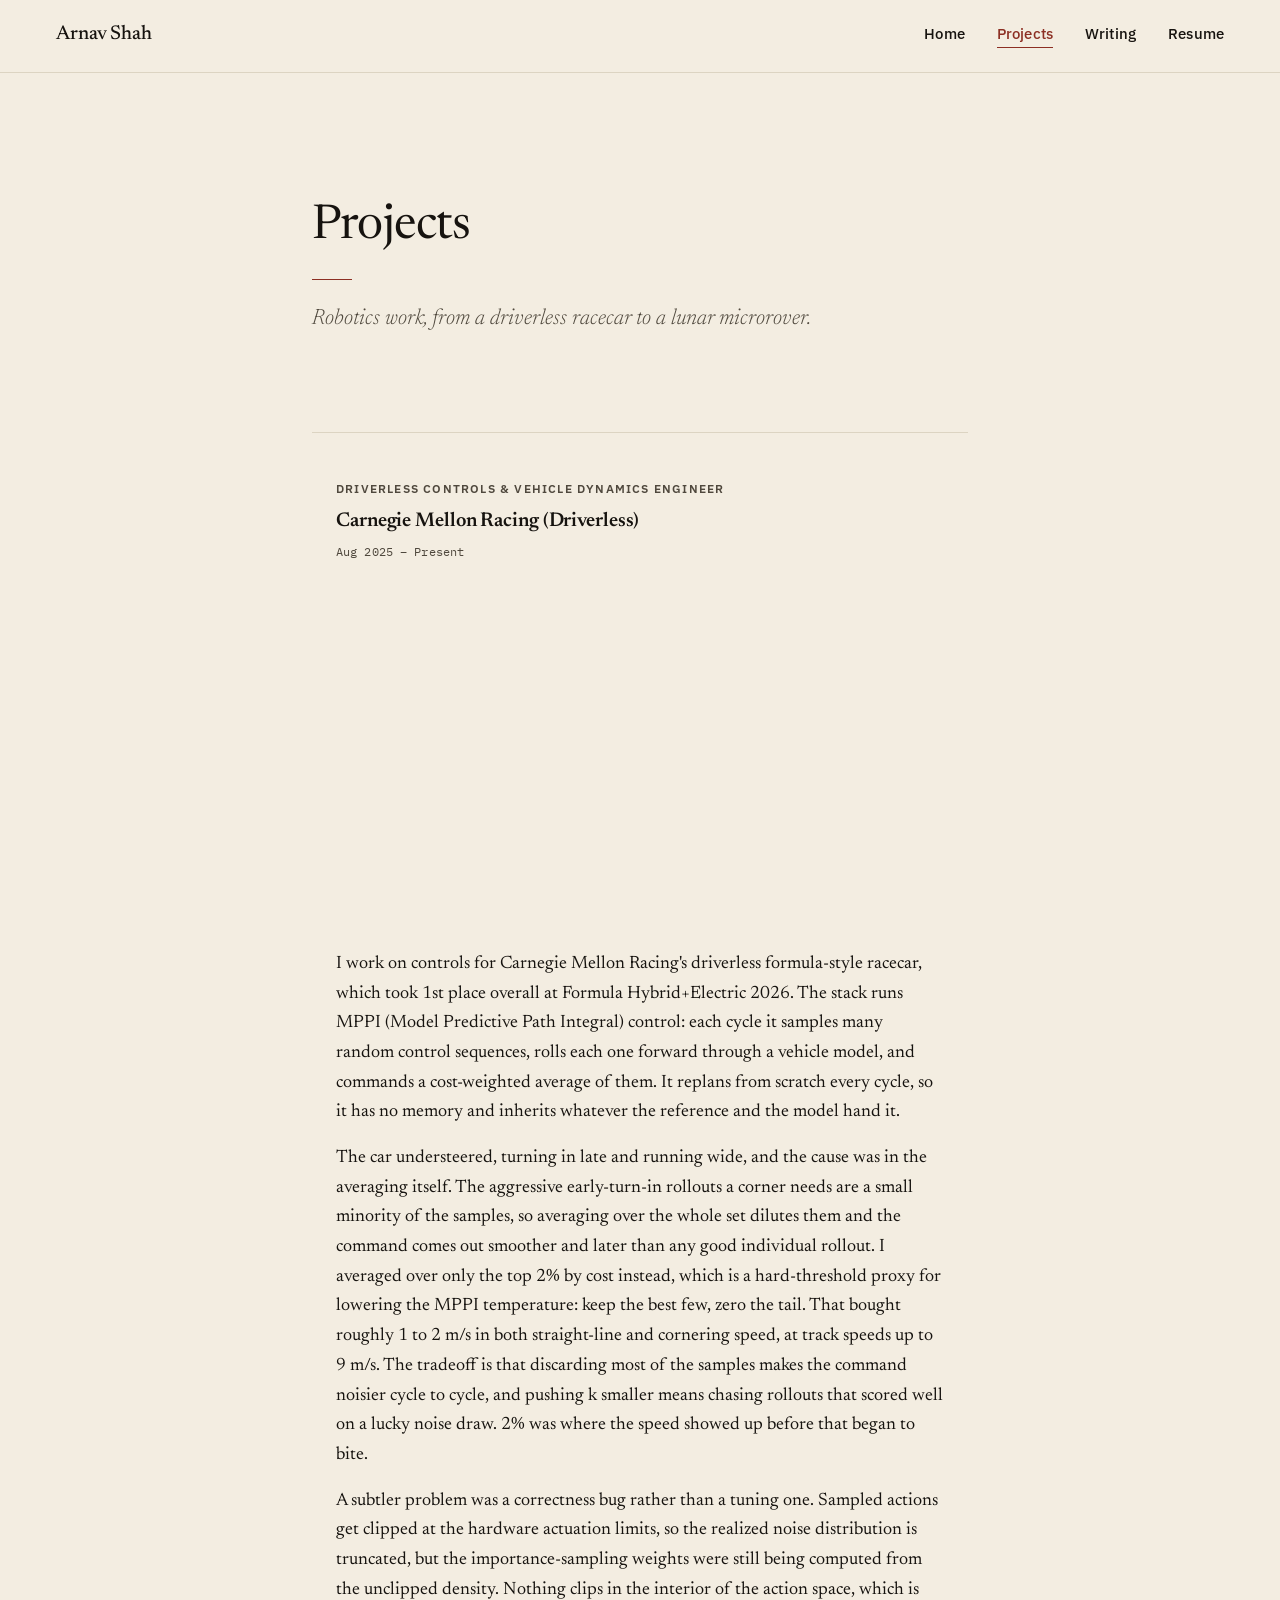
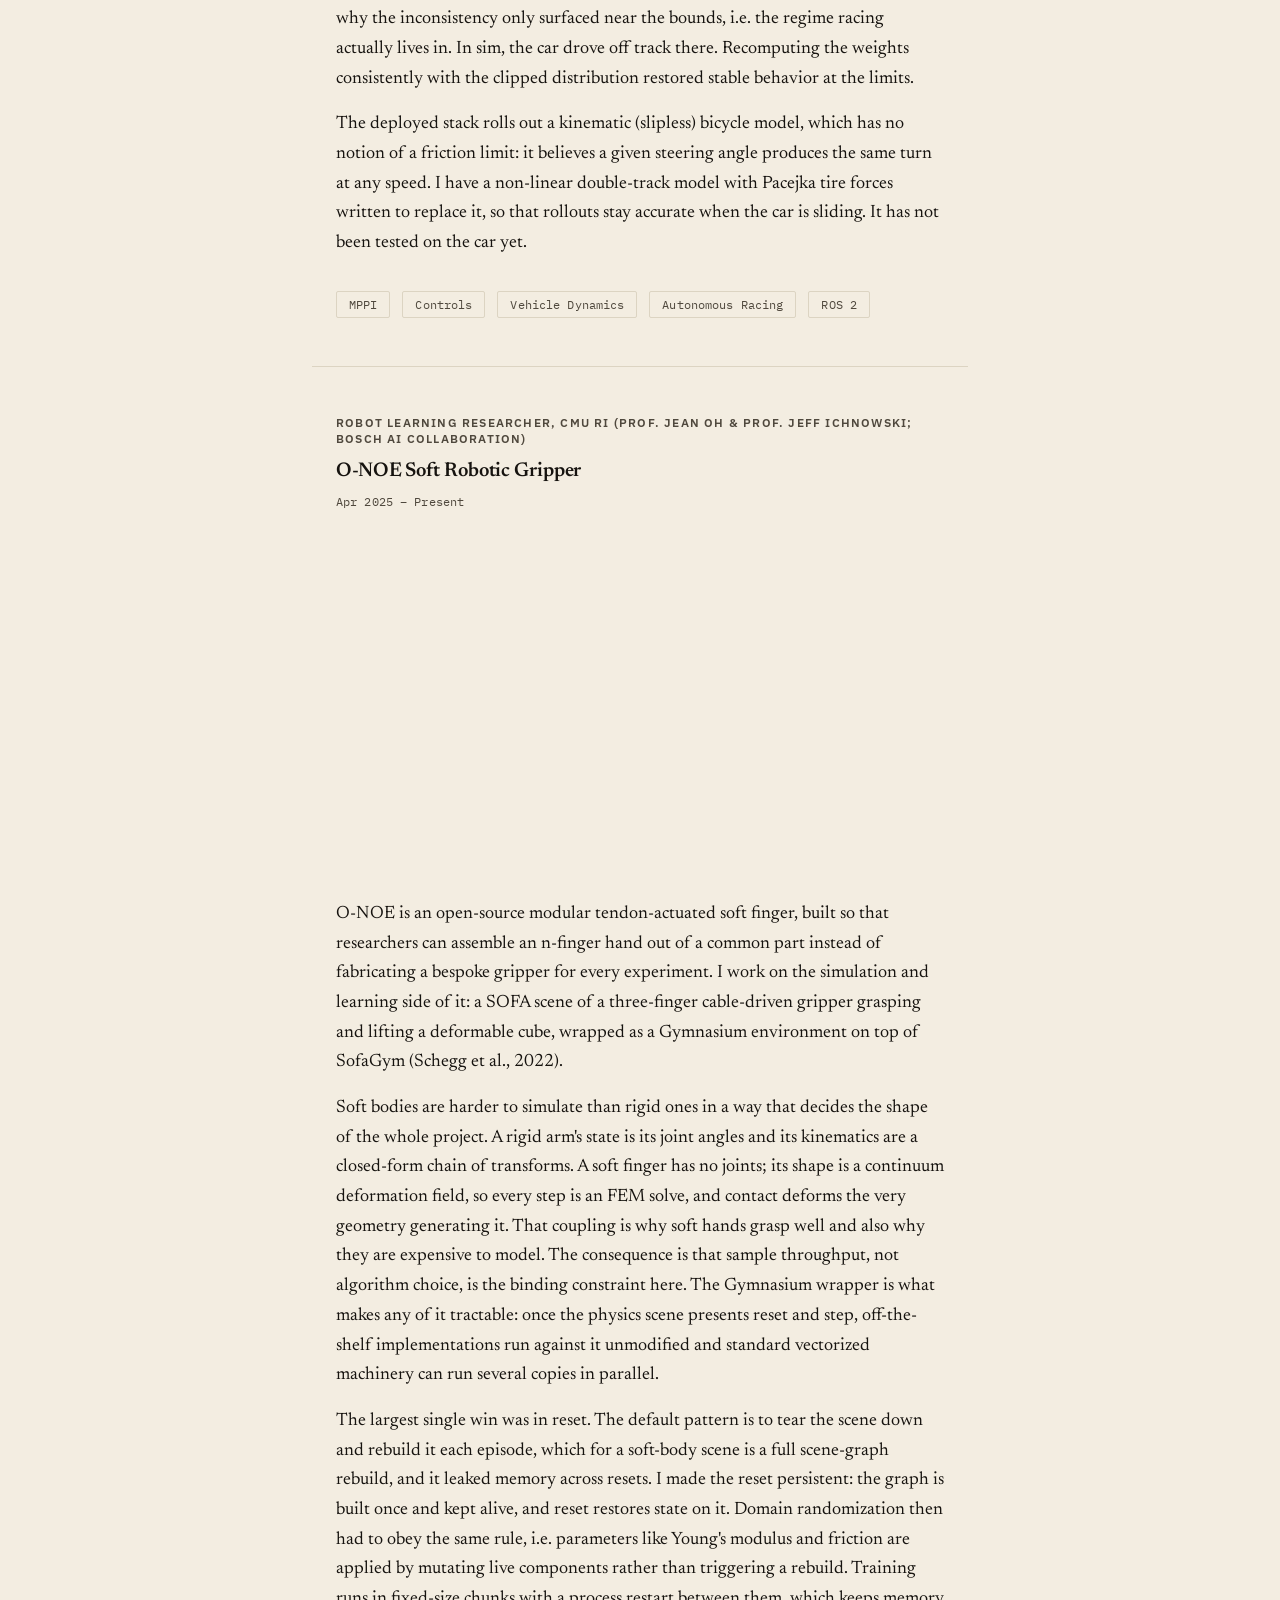
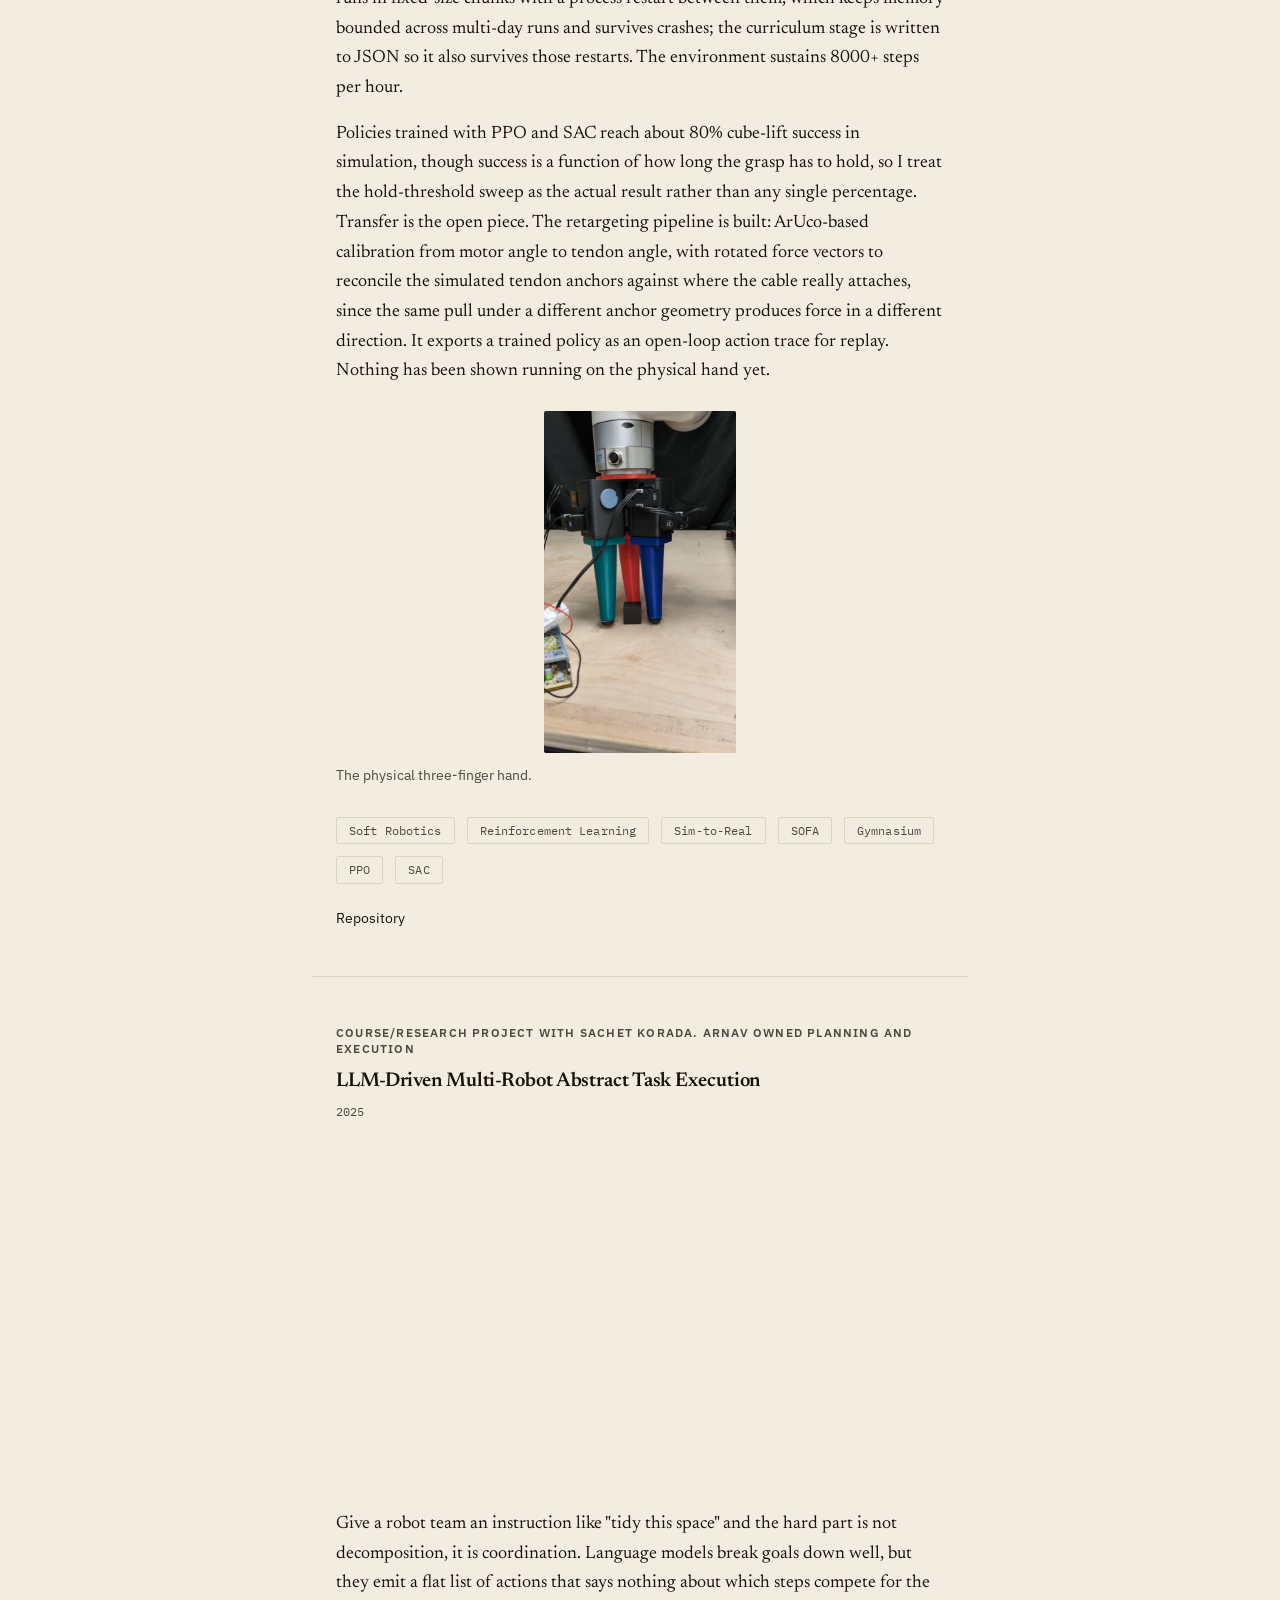
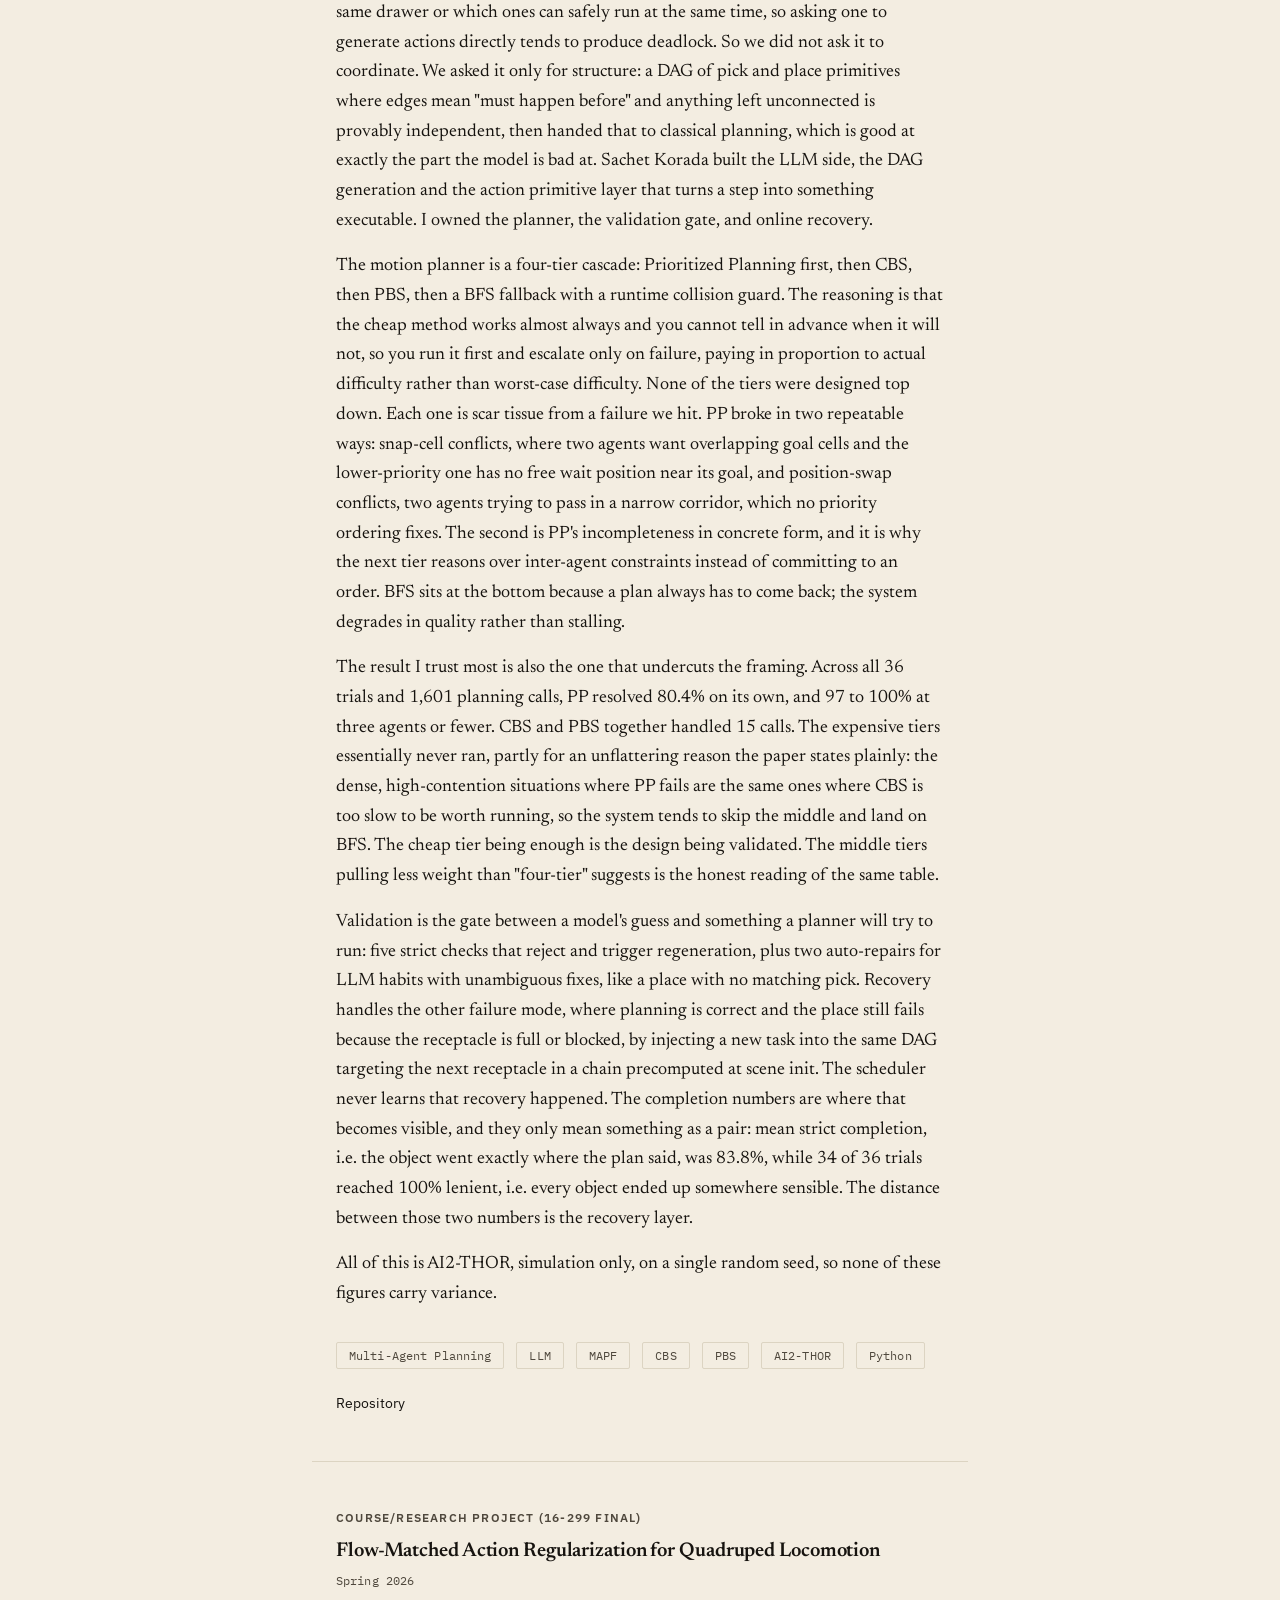
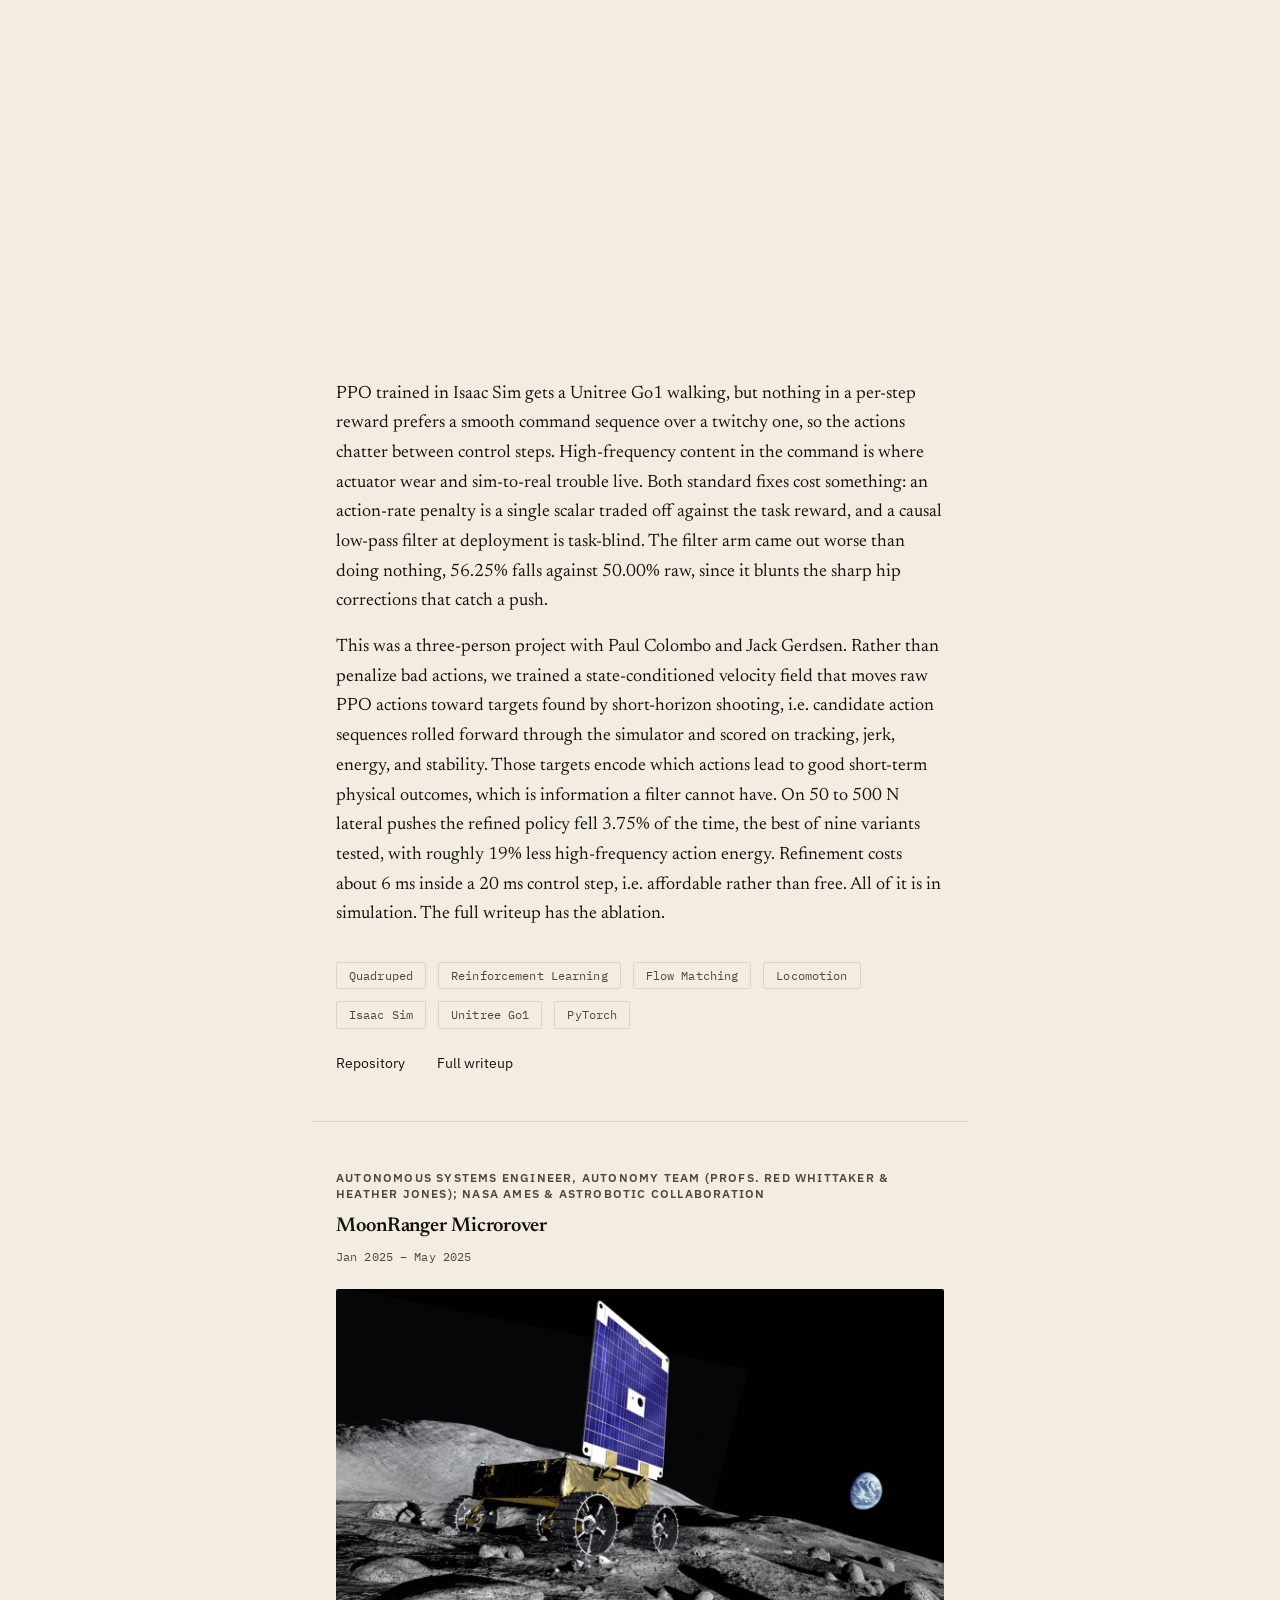
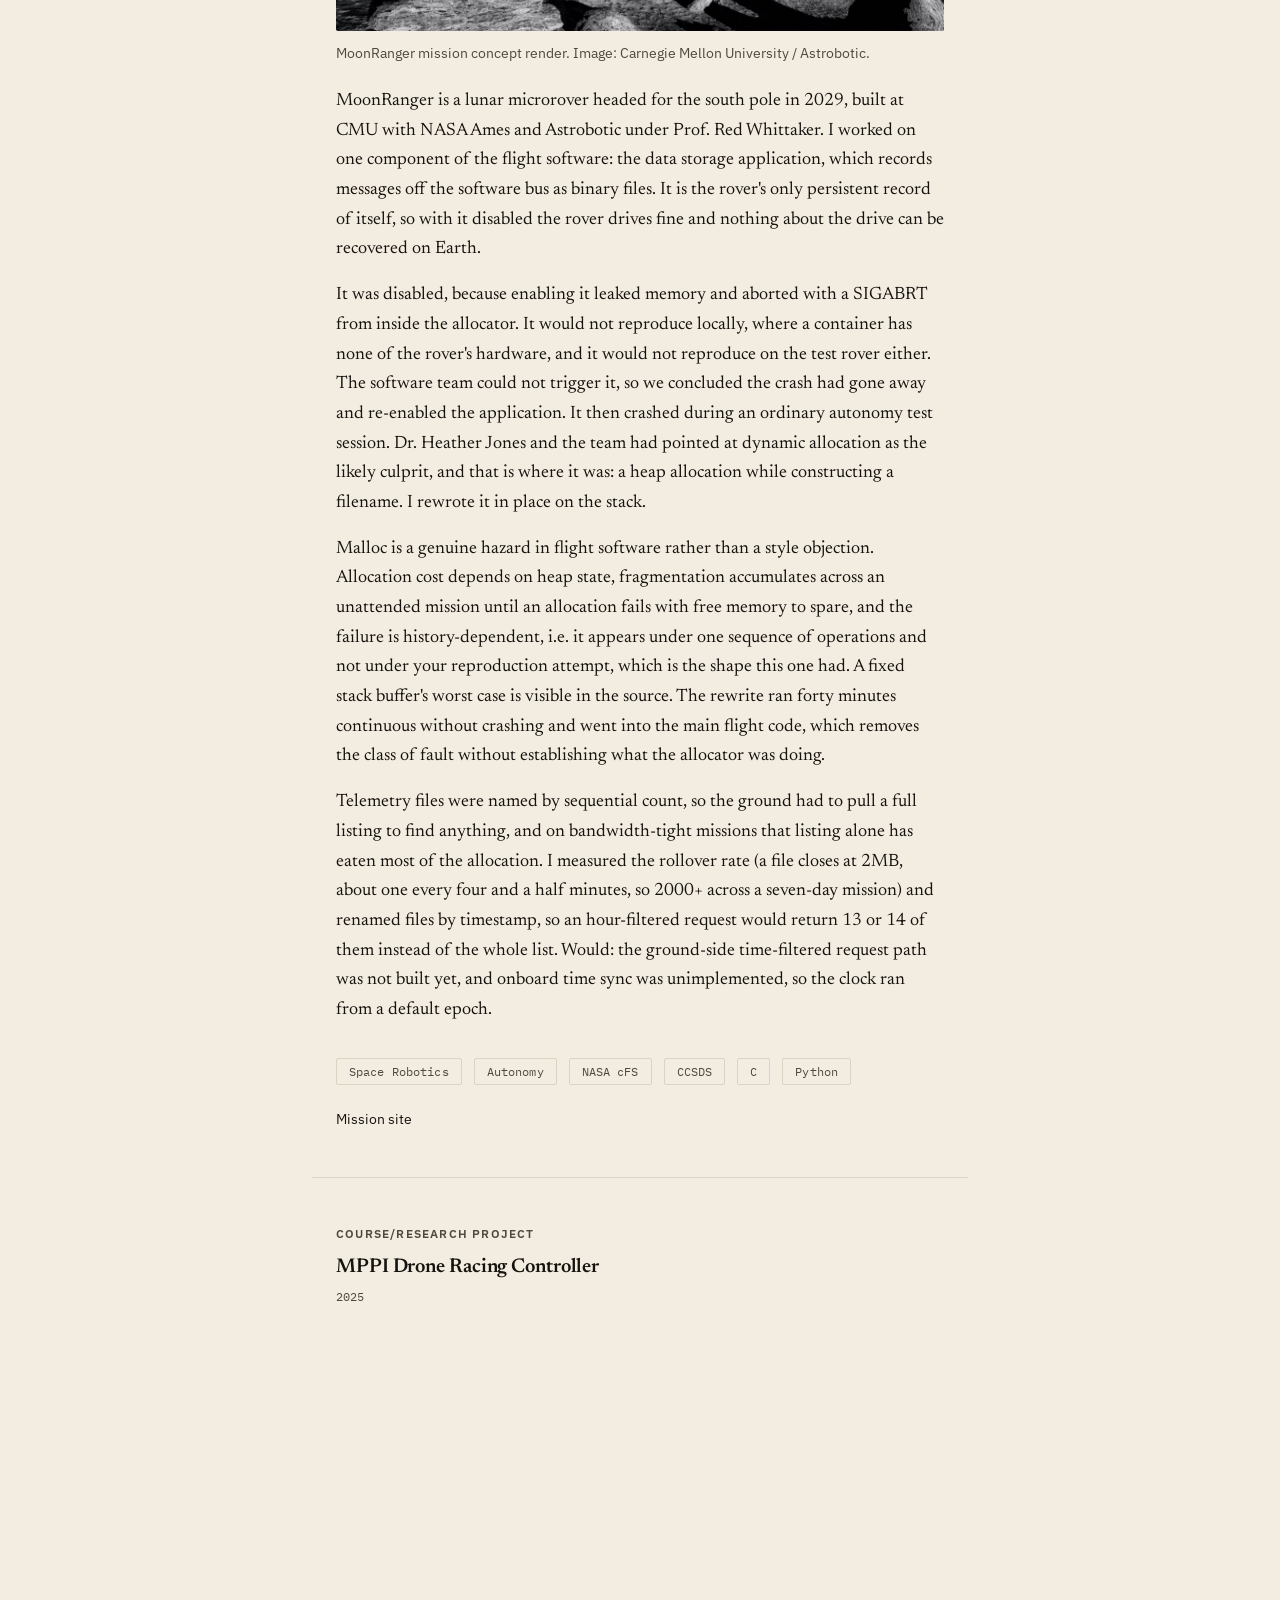
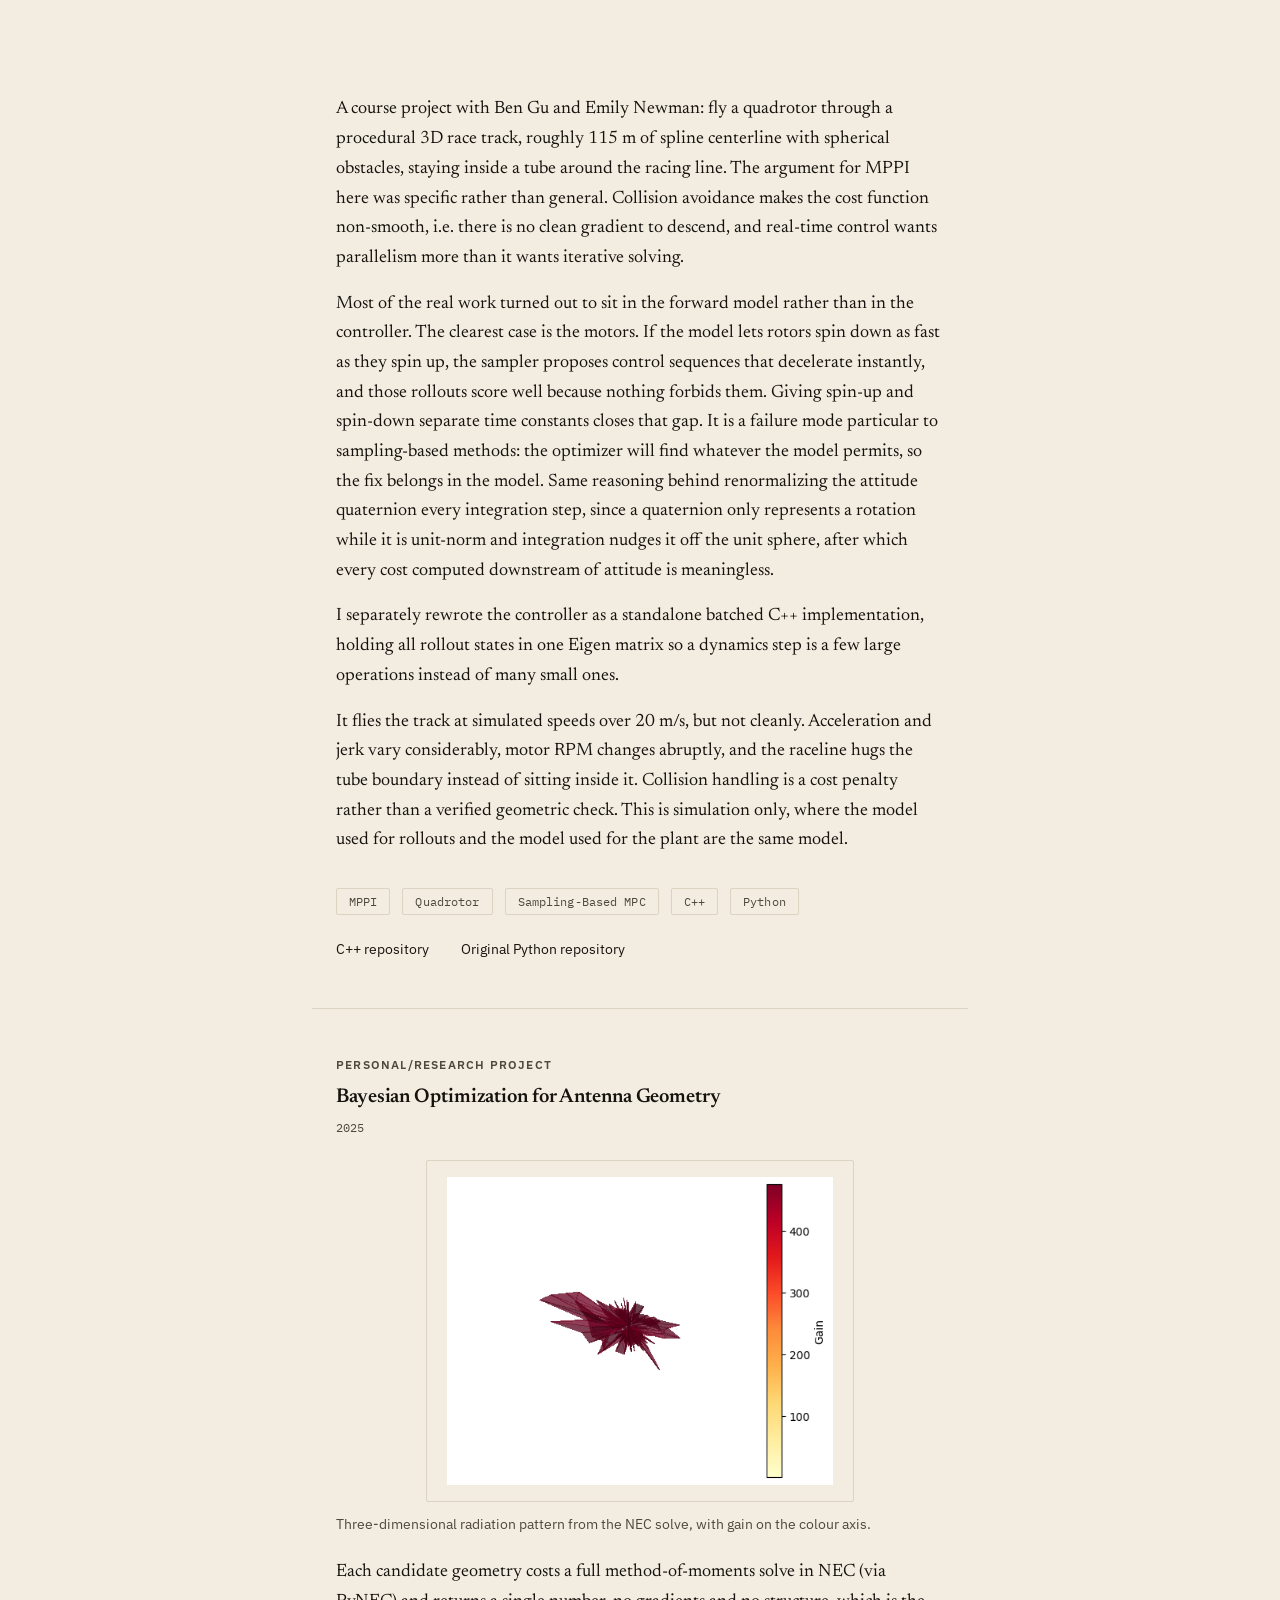
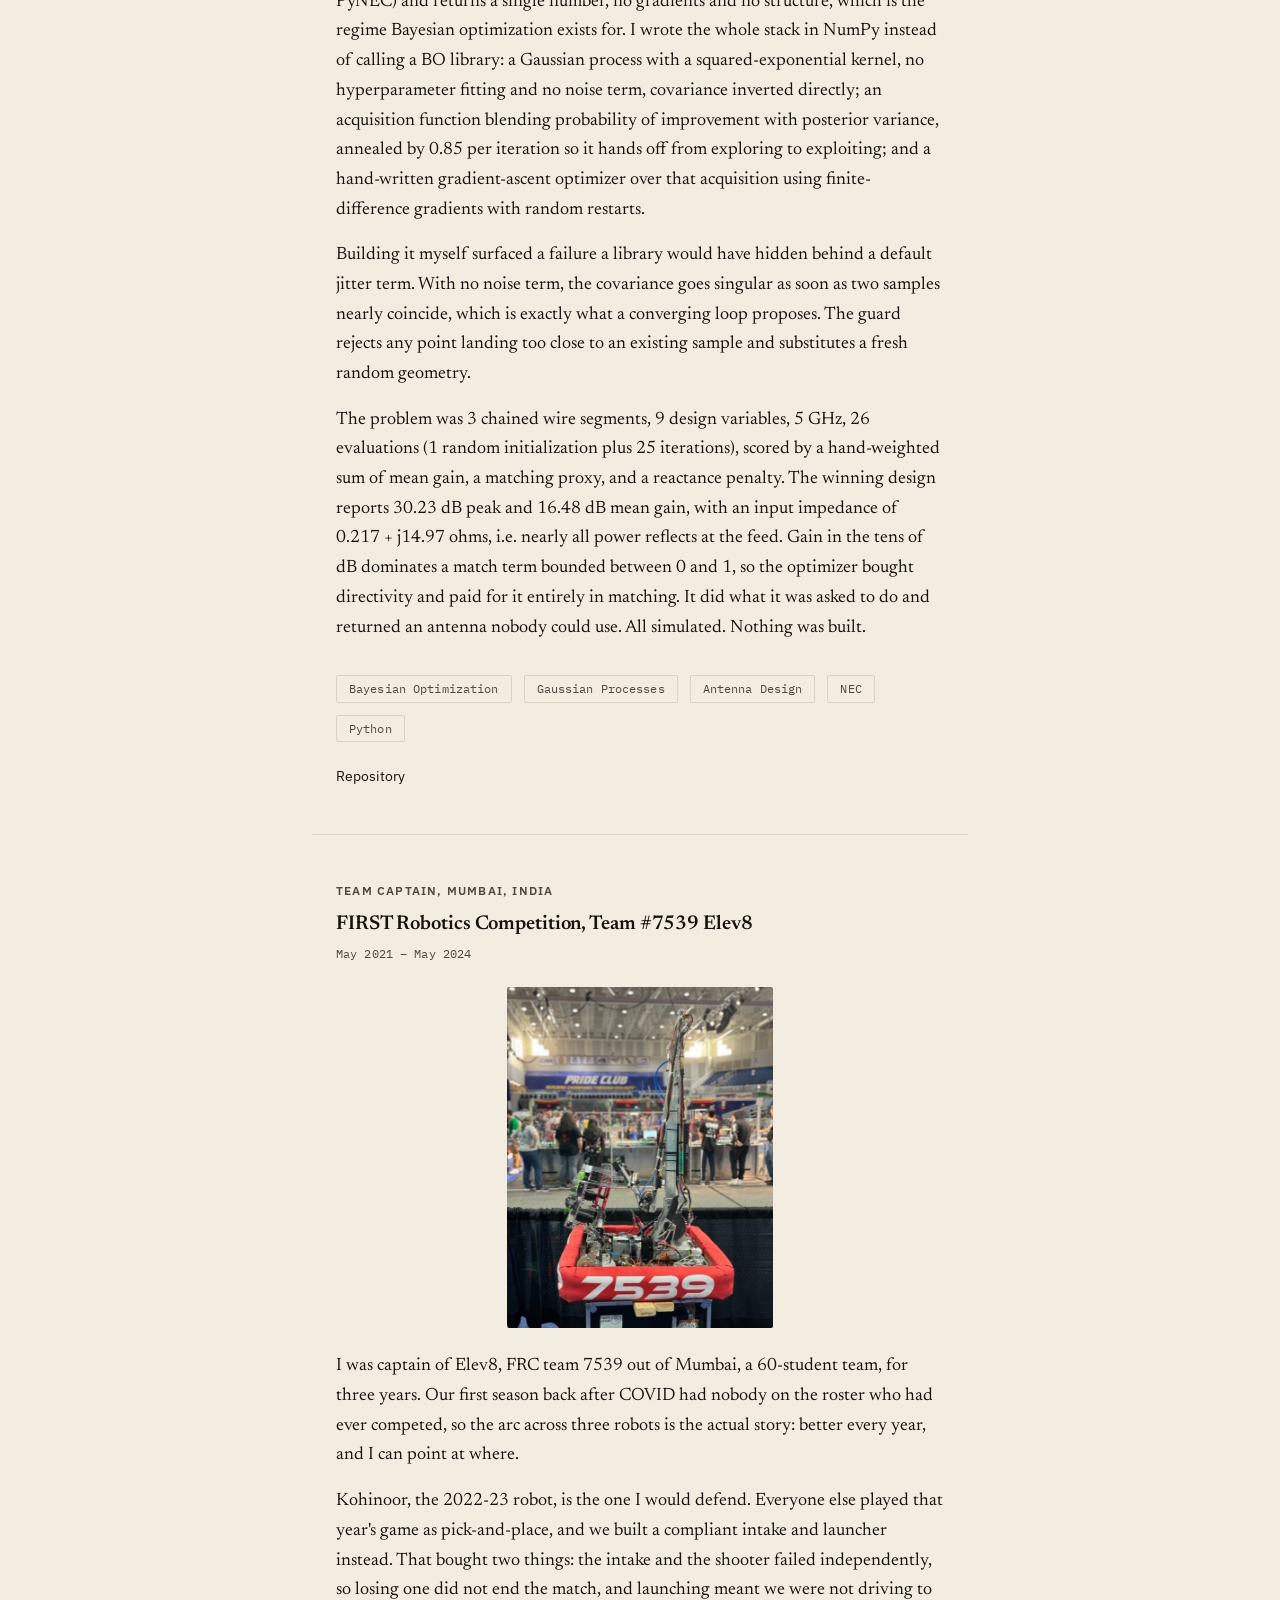
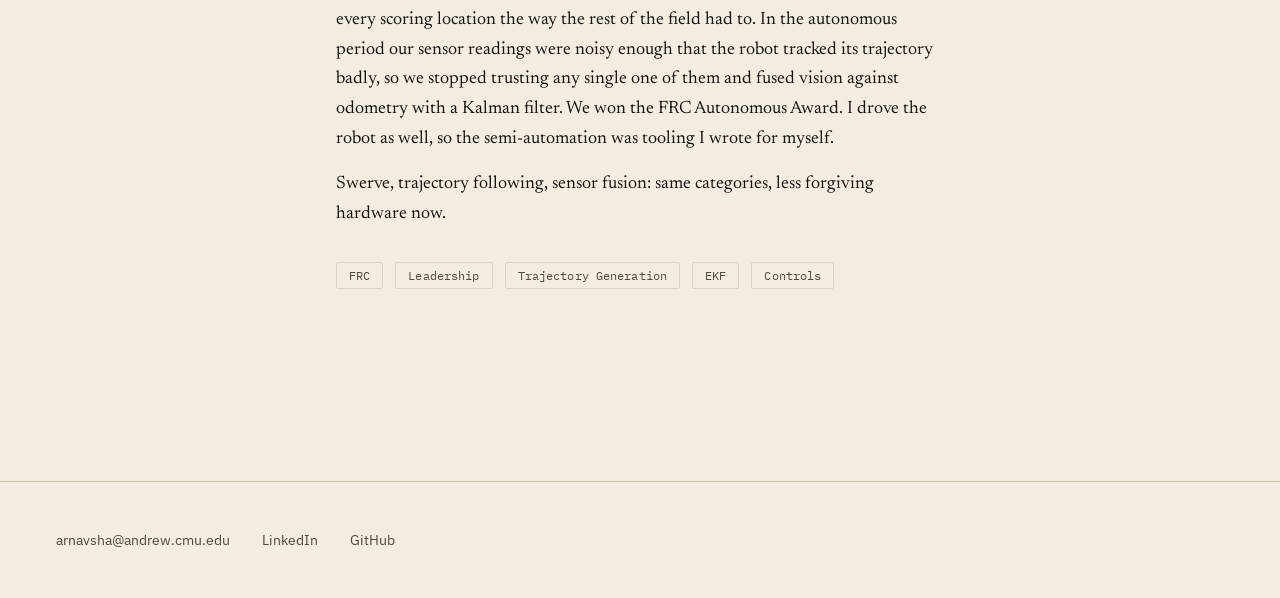
==== docs/projects.html @ 29f20348 "Serve the site from docs/ as an allowlist; unpublish working material The site was previously at the" ====
<!DOCTYPE html>
<html lang="en">
<head>
<meta charset="utf-8">
<meta name="viewport" content="width=device-width, initial-scale=1">
<title>Projects | Arnav Shah</title>
<meta name="description" content="Robotics projects by Arnav Shah: controls, autonomy, planning, and simulation.">
<link rel="preconnect" href="https://fonts.googleapis.com">
<link rel="preconnect" href="https://fonts.gstatic.com" crossorigin>
<link rel="stylesheet" href="https://fonts.googleapis.com/css2?family=IBM+Plex+Mono:wght@400&family=IBM+Plex+Sans:wght@400;500;600&family=Newsreader:ital,opsz,wght@0,6..72,300..600;1,6..72,300..600&display=swap">
<link rel="stylesheet" href="style.css">
</head>
<body>

<a class="skip-link" href="#main">Skip to content</a>

<header class="masthead">
  <div class="wrap wrap--full masthead__inner">
    <a class="wordmark" href="index.html">Arnav Shah</a>
    <nav class="nav" aria-label="Primary">
      <a href="index.html">Home</a>
      <a href="projects.html" aria-current="page">Projects</a>
      <a href="writing.html">Writing</a>
      <a href="resume.html">Resume</a>
    </nav>
  </div>
</header>

<main id="main">

  <div class="wrap wrap--content page-head">
    <h1>Projects</h1>
    <p class="deck">Robotics work, from a driverless racecar to a lunar microrover.</p>
  </div>

  <div class="wrap wrap--content entries">

    <!-- 1. cmr -->
    <article class="entry">
      <span class="label entry__eyebrow">Driverless Controls &amp; Vehicle Dynamics Engineer</span>
      <h2 class="h3 entry__title">Carnegie Mellon Racing (Driverless)</h2>
      <span class="tag entry__when">Aug 2025 &ndash; Present</span>

      <figure class="media">
        <video src="assets/cmr/race.mp4" width="720" height="1280" style="--ar: 720 / 1280"
               muted autoplay loop playsinline preload="metadata"
               aria-label="The Carnegie Mellon Racing driverless car running a track at speed."></video>
      </figure>

      <div class="prose entry__body">
        <p>I work on controls for Carnegie Mellon Racing's driverless formula-style racecar, which took 1st place overall at Formula Hybrid+Electric 2026. The stack runs MPPI (Model Predictive Path Integral) control: each cycle it samples many random control sequences, rolls each one forward through a vehicle model, and commands a cost-weighted average of them. It replans from scratch every cycle, so it has no memory and inherits whatever the reference and the model hand it.</p>
        <p>The car understeered, turning in late and running wide, and the cause was in the averaging itself. The aggressive early-turn-in rollouts a corner needs are a small minority of the samples, so averaging over the whole set dilutes them and the command comes out smoother and later than any good individual rollout. I averaged over only the top 2% by cost instead, which is a hard-threshold proxy for lowering the MPPI temperature: keep the best few, zero the tail. That bought roughly 1 to 2 m/s in both straight-line and cornering speed, at track speeds up to 9 m/s. The tradeoff is that discarding most of the samples makes the command noisier cycle to cycle, and pushing k smaller means chasing rollouts that scored well on a lucky noise draw. 2% was where the speed showed up before that began to bite.</p>
        <p>A subtler problem was a correctness bug rather than a tuning one. Sampled actions get clipped at the hardware actuation limits, so the realized noise distribution is truncated, but the importance-sampling weights were still being computed from the unclipped density. Nothing clips in the interior of the action space, which is why the inconsistency only surfaced near the bounds, i.e. the regime racing actually lives in. In sim, the car drove off track there. Recomputing the weights consistently with the clipped distribution restored stable behavior at the limits.</p>
        <p>The deployed stack rolls out a kinematic (slipless) bicycle model, which has no notion of a friction limit: it believes a given steering angle produces the same turn at any speed. I have a non-linear double-track model with Pacejka tire forces written to replace it, so that rollouts stay accurate when the car is sliding. It has not been tested on the car yet.</p>
      </div>

      <ul class="tags">
        <li class="tag">MPPI</li>
        <li class="tag">Controls</li>
        <li class="tag">Vehicle Dynamics</li>
        <li class="tag">Autonomous Racing</li>
        <li class="tag">ROS 2</li>
      </ul>
    </article>

    <!-- 2. onoe -->
    <article class="entry">
      <span class="label entry__eyebrow">Robot Learning Researcher, CMU RI (Prof. Jean Oh &amp; Prof. Jeff Ichnowski; Bosch AI collaboration)</span>
      <h2 class="h3 entry__title">O-NOE Soft Robotic Gripper</h2>
      <span class="tag entry__when">Apr 2025 &ndash; Present</span>

      <figure class="media">
        <video src="assets/onoe/cube-grasp-sim.mp4" width="1600" height="1200" style="--ar: 1600 / 1200"
               muted autoplay loop playsinline preload="metadata"
               aria-label="Simulated three-finger soft gripper closing on a deformable cube and lifting it."></video>
      </figure>

      <div class="prose entry__body">
        <p>O-NOE is an open-source modular tendon-actuated soft finger, built so that researchers can assemble an n-finger hand out of a common part instead of fabricating a bespoke gripper for every experiment. I work on the simulation and learning side of it: a SOFA scene of a three-finger cable-driven gripper grasping and lifting a deformable cube, wrapped as a Gymnasium environment on top of SofaGym (Schegg et al., 2022).</p>
        <p>Soft bodies are harder to simulate than rigid ones in a way that decides the shape of the whole project. A rigid arm's state is its joint angles and its kinematics are a closed-form chain of transforms. A soft finger has no joints; its shape is a continuum deformation field, so every step is an FEM solve, and contact deforms the very geometry generating it. That coupling is why soft hands grasp well and also why they are expensive to model. The consequence is that sample throughput, not algorithm choice, is the binding constraint here. The Gymnasium wrapper is what makes any of it tractable: once the physics scene presents reset and step, off-the-shelf implementations run against it unmodified and standard vectorized machinery can run several copies in parallel.</p>
        <p>The largest single win was in reset. The default pattern is to tear the scene down and rebuild it each episode, which for a soft-body scene is a full scene-graph rebuild, and it leaked memory across resets. I made the reset persistent: the graph is built once and kept alive, and reset restores state on it. Domain randomization then had to obey the same rule, i.e. parameters like Young's modulus and friction are applied by mutating live components rather than triggering a rebuild. Training runs in fixed-size chunks with a process restart between them, which keeps memory bounded across multi-day runs and survives crashes; the curriculum stage is written to JSON so it also survives those restarts. The environment sustains 8000+ steps per hour.</p>
        <p>Policies trained with PPO and SAC reach about 80% cube-lift success in simulation, though success is a function of how long the grasp has to hold, so I treat the hold-threshold sweep as the actual result rather than any single percentage. Transfer is the open piece. The retargeting pipeline is built: ArUco-based calibration from motor angle to tendon angle, with rotated force vectors to reconcile the simulated tendon anchors against where the cable really attaches, since the same pull under a different anchor geometry produces force in a different direction. It exports a trained policy as an open-loop action trace for replay. Nothing has been shown running on the physical hand yet.</p>
      </div>

      <figure class="media">
        <img src="assets/onoe/hand-irl.jpg" width="1080" height="1920" style="--ar: 1080 / 1920" loading="lazy" decoding="async"
             alt="The physical three-finger O-NOE gripper mounted on a robot arm over a workbench, its teal, red, and blue soft fingers standing above a small black cube, with tendon cables running up to the actuator housing.">
        <figcaption class="meta media__caption">The physical three-finger hand.</figcaption>
      </figure>

      <ul class="tags">
        <li class="tag">Soft Robotics</li>
        <li class="tag">Reinforcement Learning</li>
        <li class="tag">Sim-to-Real</li>
        <li class="tag">SOFA</li>
        <li class="tag">Gymnasium</li>
        <li class="tag">PPO</li>
        <li class="tag">SAC</li>
      </ul>

      <ul class="linkrow">
        <li><a href="https://github.com/MercurialKraken/ONOE-SOFAGYM-RL" rel="noopener">Repository</a></li>
      </ul>
    </article>

    <!-- 3. llm-multirobot -->
    <article class="entry">
      <span class="label entry__eyebrow">Course/research project with Sachet Korada. Arnav owned planning and execution</span>
      <h2 class="h3 entry__title">LLM-Driven Multi-Robot Abstract Task Execution</h2>
      <span class="tag entry__when">2025</span>

      <figure class="media">
        <video src="assets/llm-multirobot/floorplan1-sandwich-n4.mp4" width="608" height="608" style="--ar: 608 / 608"
               muted autoplay loop playsinline preload="metadata"
               aria-label="Four simulated robots moving through an AI2-THOR kitchen, carrying out a multi-step task."></video>
      </figure>

      <div class="prose entry__body">
        <p>Give a robot team an instruction like "tidy this space" and the hard part is not decomposition, it is coordination. Language models break goals down well, but they emit a flat list of actions that says nothing about which steps compete for the same drawer or which ones can safely run at the same time, so asking one to generate actions directly tends to produce deadlock. So we did not ask it to coordinate. We asked it only for structure: a DAG of pick and place primitives where edges mean "must happen before" and anything left unconnected is provably independent, then handed that to classical planning, which is good at exactly the part the model is bad at. Sachet Korada built the LLM side, the DAG generation and the action primitive layer that turns a step into something executable. I owned the planner, the validation gate, and online recovery.</p>
        <p>The motion planner is a four-tier cascade: Prioritized Planning first, then CBS, then PBS, then a BFS fallback with a runtime collision guard. The reasoning is that the cheap method works almost always and you cannot tell in advance when it will not, so you run it first and escalate only on failure, paying in proportion to actual difficulty rather than worst-case difficulty. None of the tiers were designed top down. Each one is scar tissue from a failure we hit. PP broke in two repeatable ways: snap-cell conflicts, where two agents want overlapping goal cells and the lower-priority one has no free wait position near its goal, and position-swap conflicts, two agents trying to pass in a narrow corridor, which no priority ordering fixes. The second is PP's incompleteness in concrete form, and it is why the next tier reasons over inter-agent constraints instead of committing to an order. BFS sits at the bottom because a plan always has to come back; the system degrades in quality rather than stalling.</p>
        <p>The result I trust most is also the one that undercuts the framing. Across all 36 trials and 1,601 planning calls, PP resolved 80.4% on its own, and 97 to 100% at three agents or fewer. CBS and PBS together handled 15 calls. The expensive tiers essentially never ran, partly for an unflattering reason the paper states plainly: the dense, high-contention situations where PP fails are the same ones where CBS is too slow to be worth running, so the system tends to skip the middle and land on BFS. The cheap tier being enough is the design being validated. The middle tiers pulling less weight than "four-tier" suggests is the honest reading of the same table.</p>
        <p>Validation is the gate between a model's guess and something a planner will try to run: five strict checks that reject and trigger regeneration, plus two auto-repairs for LLM habits with unambiguous fixes, like a place with no matching pick. Recovery handles the other failure mode, where planning is correct and the place still fails because the receptacle is full or blocked, by injecting a new task into the same DAG targeting the next receptacle in a chain precomputed at scene init. The scheduler never learns that recovery happened. The completion numbers are where that becomes visible, and they only mean something as a pair: mean strict completion, i.e. the object went exactly where the plan said, was 83.8%, while 34 of 36 trials reached 100% lenient, i.e. every object ended up somewhere sensible. The distance between those two numbers is the recovery layer.</p>
        <p>All of this is AI2-THOR, simulation only, on a single random seed, so none of these figures carry variance.</p>
      </div>

      <ul class="tags">
        <li class="tag">Multi-Agent Planning</li>
        <li class="tag">LLM</li>
        <li class="tag">MAPF</li>
        <li class="tag">CBS</li>
        <li class="tag">PBS</li>
        <li class="tag">AI2-THOR</li>
        <li class="tag">Python</li>
      </ul>

      <ul class="linkrow">
        <li><a href="https://github.com/MercurialKraken/Multi-Robot-Abstract-Task-Solver-16891-Project" rel="noopener">Repository</a></li>
      </ul>
    </article>

    <!-- 4. quadruped -->
    <article class="entry">
      <span class="label entry__eyebrow">Course/research project (16-299 final)</span>
      <h2 class="h3 entry__title">Flow-Matched Action Regularization for Quadruped Locomotion</h2>
      <span class="tag entry__when">Spring 2026</span>

      <figure class="media">
        <video src="assets/quadruped/push-recovery.mp4" width="1280" height="720" style="--ar: 1280 / 720"
               muted autoplay loop playsinline preload="metadata"
               aria-label="A simulated Unitree Go1 quadruped absorbing a lateral push and recovering its footing."></video>
      </figure>

      <div class="prose entry__body">
        <p>PPO trained in Isaac Sim gets a Unitree Go1 walking, but nothing in a per-step reward prefers a smooth command sequence over a twitchy one, so the actions chatter between control steps. High-frequency content in the command is where actuator wear and sim-to-real trouble live. Both standard fixes cost something: an action-rate penalty is a single scalar traded off against the task reward, and a causal low-pass filter at deployment is task-blind. The filter arm came out worse than doing nothing, 56.25% falls against 50.00% raw, since it blunts the sharp hip corrections that catch a push.</p>
        <p>This was a three-person project with Paul Colombo and Jack Gerdsen. Rather than penalize bad actions, we trained a state-conditioned velocity field that moves raw PPO actions toward targets found by short-horizon shooting, i.e. candidate action sequences rolled forward through the simulator and scored on tracking, jerk, energy, and stability. Those targets encode which actions lead to good short-term physical outcomes, which is information a filter cannot have. On 50 to 500 N lateral pushes the refined policy fell 3.75% of the time, the best of nine variants tested, with roughly 19% less high-frequency action energy. Refinement costs about 6 ms inside a 20 ms control step, i.e. affordable rather than free. All of it is in simulation. The full writeup has the ablation.</p>
      </div>

      <ul class="tags">
        <li class="tag">Quadruped</li>
        <li class="tag">Reinforcement Learning</li>
        <li class="tag">Flow Matching</li>
        <li class="tag">Locomotion</li>
        <li class="tag">Isaac Sim</li>
        <li class="tag">Unitree Go1</li>
        <li class="tag">PyTorch</li>
      </ul>

      <ul class="linkrow">
        <li><a href="https://github.com/MercurialKraken/16299-final-project-quadruped-regularisation" rel="noopener">Repository</a></li>
        <li><a href="https://mercurialkraken.github.io/16299-final-project-quadruped-regularisation/" rel="noopener">Full writeup</a></li>
      </ul>
    </article>

    <!-- 5. moonranger -->
    <article class="entry">
      <span class="label entry__eyebrow">Autonomous Systems Engineer, Autonomy Team (Profs. Red Whittaker &amp; Heather Jones); NASA Ames &amp; Astrobotic collaboration</span>
      <h2 class="h3 entry__title">MoonRanger Microrover</h2>
      <span class="tag entry__when">Jan 2025 &ndash; May 2025</span>

      <figure class="media">
        <img src="assets/moonranger/rover-render.jpg" width="2560" height="1439" style="--ar: 2560 / 1439" loading="lazy" decoding="async"
             alt="Concept render of the four-wheeled MoonRanger microrover on grey lunar terrain, with Earth low on the black horizon.">
        <figcaption class="meta media__caption">MoonRanger mission concept render. Image: Carnegie Mellon University / Astrobotic.</figcaption>
      </figure>

      <div class="prose entry__body">
        <p>MoonRanger is a lunar microrover headed for the south pole in 2029, built at CMU with NASA Ames and Astrobotic under Prof. Red Whittaker. I worked on one component of the flight software: the data storage application, which records messages off the software bus as binary files. It is the rover's only persistent record of itself, so with it disabled the rover drives fine and nothing about the drive can be recovered on Earth.</p>
        <p>It was disabled, because enabling it leaked memory and aborted with a SIGABRT from inside the allocator. It would not reproduce locally, where a container has none of the rover's hardware, and it would not reproduce on the test rover either. The software team could not trigger it, so we concluded the crash had gone away and re-enabled the application. It then crashed during an ordinary autonomy test session. Dr. Heather Jones and the team had pointed at dynamic allocation as the likely culprit, and that is where it was: a heap allocation while constructing a filename. I rewrote it in place on the stack.</p>
        <p>Malloc is a genuine hazard in flight software rather than a style objection. Allocation cost depends on heap state, fragmentation accumulates across an unattended mission until an allocation fails with free memory to spare, and the failure is history-dependent, i.e. it appears under one sequence of operations and not under your reproduction attempt, which is the shape this one had. A fixed stack buffer's worst case is visible in the source. The rewrite ran forty minutes continuous without crashing and went into the main flight code, which removes the class of fault without establishing what the allocator was doing.</p>
        <p>Telemetry files were named by sequential count, so the ground had to pull a full listing to find anything, and on bandwidth-tight missions that listing alone has eaten most of the allocation. I measured the rollover rate (a file closes at 2MB, about one every four and a half minutes, so 2000+ across a seven-day mission) and renamed files by timestamp, so an hour-filtered request would return 13 or 14 of them instead of the whole list. Would: the ground-side time-filtered request path was not built yet, and onboard time sync was unimplemented, so the clock ran from a default epoch.</p>
      </div>

      <ul class="tags">
        <li class="tag">Space Robotics</li>
        <li class="tag">Autonomy</li>
        <li class="tag">NASA cFS</li>
        <li class="tag">CCSDS</li>
        <li class="tag">C</li>
        <li class="tag">Python</li>
      </ul>

      <ul class="linkrow">
        <li><a href="https://labs.ri.cmu.edu/moonranger/" rel="noopener">Mission site</a></li>
      </ul>
    </article>

    <!-- 6. drone-mppi -->
    <article class="entry">
      <span class="label entry__eyebrow">Course/research project</span>
      <h2 class="h3 entry__title">MPPI Drone Racing Controller</h2>
      <span class="tag entry__when">2025</span>

      <figure class="media">
        <video src="assets/drone-mppi/fastest-run-sim.mp4" width="1302" height="1080" style="--ar: 1302 / 1080"
               muted autoplay loop playsinline preload="metadata"
               aria-label="A simulated quadrotor flying a procedural 3D race track past spherical obstacles."></video>
      </figure>

      <div class="prose entry__body">
        <p>A course project with Ben Gu and Emily Newman: fly a quadrotor through a procedural 3D race track, roughly 115 m of spline centerline with spherical obstacles, staying inside a tube around the racing line. The argument for MPPI here was specific rather than general. Collision avoidance makes the cost function non-smooth, i.e. there is no clean gradient to descend, and real-time control wants parallelism more than it wants iterative solving.</p>
        <p>Most of the real work turned out to sit in the forward model rather than in the controller. The clearest case is the motors. If the model lets rotors spin down as fast as they spin up, the sampler proposes control sequences that decelerate instantly, and those rollouts score well because nothing forbids them. Giving spin-up and spin-down separate time constants closes that gap. It is a failure mode particular to sampling-based methods: the optimizer will find whatever the model permits, so the fix belongs in the model. Same reasoning behind renormalizing the attitude quaternion every integration step, since a quaternion only represents a rotation while it is unit-norm and integration nudges it off the unit sphere, after which every cost computed downstream of attitude is meaningless.</p>
        <p>I separately rewrote the controller as a standalone batched C++ implementation, holding all rollout states in one Eigen matrix so a dynamics step is a few large operations instead of many small ones.</p>
        <p>It flies the track at simulated speeds over 20 m/s, but not cleanly. Acceleration and jerk vary considerably, motor RPM changes abruptly, and the raceline hugs the tube boundary instead of sitting inside it. Collision handling is a cost penalty rather than a verified geometric check. This is simulation only, where the model used for rollouts and the model used for the plant are the same model.</p>
      </div>

      <ul class="tags">
        <li class="tag">MPPI</li>
        <li class="tag">Quadrotor</li>
        <li class="tag">Sampling-Based MPC</li>
        <li class="tag">C++</li>
        <li class="tag">Python</li>
      </ul>

      <ul class="linkrow">
        <li><a href="https://github.com/MercurialKraken/mppi-quadrotor-batch-cpp" rel="noopener">C++ repository</a></li>
        <li><a href="https://github.com/BenGu0530/Mobile-Robot---MPPI-Based-Autonomous-Drone-Racing" rel="noopener">Original Python repository</a></li>
      </ul>
    </article>

    <!-- 7. antenna -->
    <article class="entry">
      <span class="label entry__eyebrow">Personal/research project</span>
      <h2 class="h3 entry__title">Bayesian Optimization for Antenna Geometry</h2>
      <span class="tag entry__when">2025</span>

      <figure class="media media--plate">
        <img src="assets/antenna/gain-plot.png" width="488" height="389" style="--ar: 488 / 389" loading="lazy" decoding="async"
             alt="Three-dimensional radiation pattern surface with narrow dark red lobes radiating from a central point, beside a vertical colour bar labelled Gain.">
        <figcaption class="meta media__caption">Three-dimensional radiation pattern from the NEC solve, with gain on the colour axis.</figcaption>
      </figure>

      <div class="prose entry__body">
        <p>Each candidate geometry costs a full method-of-moments solve in NEC (via PyNEC) and returns a single number, no gradients and no structure, which is the regime Bayesian optimization exists for. I wrote the whole stack in NumPy instead of calling a BO library: a Gaussian process with a squared-exponential kernel, no hyperparameter fitting and no noise term, covariance inverted directly; an acquisition function blending probability of improvement with posterior variance, annealed by 0.85 per iteration so it hands off from exploring to exploiting; and a hand-written gradient-ascent optimizer over that acquisition using finite-difference gradients with random restarts.</p>
        <p>Building it myself surfaced a failure a library would have hidden behind a default jitter term. With no noise term, the covariance goes singular as soon as two samples nearly coincide, which is exactly what a converging loop proposes. The guard rejects any point landing too close to an existing sample and substitutes a fresh random geometry.</p>
        <p>The problem was 3 chained wire segments, 9 design variables, 5 GHz, 26 evaluations (1 random initialization plus 25 iterations), scored by a hand-weighted sum of mean gain, a matching proxy, and a reactance penalty. The winning design reports 30.23 dB peak and 16.48 dB mean gain, with an input impedance of 0.217 + j14.97 ohms, i.e. nearly all power reflects at the feed. Gain in the tens of dB dominates a match term bounded between 0 and 1, so the optimizer bought directivity and paid for it entirely in matching. It did what it was asked to do and returned an antenna nobody could use. All simulated. Nothing was built.</p>
      </div>

      <ul class="tags">
        <li class="tag">Bayesian Optimization</li>
        <li class="tag">Gaussian Processes</li>
        <li class="tag">Antenna Design</li>
        <li class="tag">NEC</li>
        <li class="tag">Python</li>
      </ul>

      <ul class="linkrow">
        <li><a href="https://github.com/MercurialKraken/Antenna-Bayesian-Optimization" rel="noopener">Repository</a></li>
      </ul>
    </article>

    <!-- 8. first -->
    <article class="entry">
      <span class="label entry__eyebrow">Team Captain, Mumbai, India</span>
      <h2 class="h3 entry__title">FIRST Robotics Competition, Team #7539 Elev8</h2>
      <span class="tag entry__when">May 2021 &ndash; May 2024</span>

      <figure class="media">
        <img src="assets/first/hero.jpg" width="592" height="759" style="--ar: 592 / 759" loading="lazy" decoding="async"
             alt="The Kohinoor competition robot on a cart at an FRC event, arm extended upward, team number 7539 in white on its red bumper, with the pit area and other teams behind it.">
      </figure>

      <div class="prose entry__body">
        <p>I was captain of Elev8, FRC team 7539 out of Mumbai, a 60-student team, for three years. Our first season back after COVID had nobody on the roster who had ever competed, so the arc across three robots is the actual story: better every year, and I can point at where.</p>
        <p>Kohinoor, the 2022-23 robot, is the one I would defend. Everyone else played that year's game as pick-and-place, and we built a compliant intake and launcher instead. That bought two things: the intake and the shooter failed independently, so losing one did not end the match, and launching meant we were not driving to every scoring location the way the rest of the field had to. In the autonomous period our sensor readings were noisy enough that the robot tracked its trajectory badly, so we stopped trusting any single one of them and fused vision against odometry with a Kalman filter. We won the FRC Autonomous Award. I drove the robot as well, so the semi-automation was tooling I wrote for myself.</p>
        <p>Swerve, trajectory following, sensor fusion: same categories, less forgiving hardware now.</p>
      </div>

      <ul class="tags">
        <li class="tag">FRC</li>
        <li class="tag">Leadership</li>
        <li class="tag">Trajectory Generation</li>
        <li class="tag">EKF</li>
        <li class="tag">Controls</li>
      </ul>
    </article>

  </div>

</main>

<footer class="site-footer">
  <div class="wrap wrap--full site-footer__inner">
    <a href="mailto:arnavsha@andrew.cmu.edu">arnavsha@andrew.cmu.edu</a>
    <a href="https://www.linkedin.com/in/arnav-a-shah/" rel="noopener">LinkedIn</a>
    <a href="https://github.com/MercurialKraken" rel="noopener">GitHub</a>
  </div>
</footer>

</body>
</html>
---- docs/style.css ----
/* ==========================================================================
   Arnav Shah — style.css
   Single source of visual truth for every page. Implements design/tokens.md.
   Do not introduce colors, fonts, shadows, or radii that are not defined here.
   ========================================================================== */

/* --------------------------------------------------------------------------
   1. Tokens (design/tokens.md §9, verbatim)
   -------------------------------------------------------------------------- */

:root {
  /* Type — families */
  --font-serif: "Newsreader", "Iowan Old Style", "Palatino Linotype", Palatino, Georgia, "Times New Roman", serif;
  --font-sans:  "IBM Plex Sans", -apple-system, BlinkMacSystemFont, "Segoe UI", Roboto, "Helvetica Neue", Arial, sans-serif;
  --font-mono:  "IBM Plex Mono", ui-monospace, SFMono-Regular, "SF Mono", Consolas, "Liberation Mono", monospace;

  /* Type — scale */
  --fs-display: clamp(3rem, 7vw, 4.5rem);
  --fs-h1:      clamp(2.125rem, 5vw, 3rem);
  --fs-h2:      clamp(1.5rem, 3vw, 1.75rem);
  --fs-h3:      1.25rem;
  --fs-deck:    clamp(1.25rem, 2.4vw, 1.375rem);
  --fs-prose:   1.125rem;
  --fs-ui:      1rem;
  --fs-nav:     0.9375rem;
  --fs-meta:    0.875rem;
  --fs-tag:     0.75rem;   /* mono — technical metadata only */
  --fs-label:   0.75rem;

  /* Type — line-heights */
  --lh-display: 1.04;
  --lh-h1:      1.12;
  --lh-h2:      1.22;
  --lh-h3:      1.32;
  --lh-deck:    1.5;
  --lh-prose:   1.65;
  --lh-ui:      1.55;
  --lh-meta:    1.45;

  /* Type — tracking */
  --ls-display: -0.022em;
  --ls-h1:      -0.016em;
  --ls-h2:      -0.01em;
  --ls-h3:      -0.005em;
  --ls-tag:      0.01em;
  --ls-label:    0.1em;

  /* Color — warm paper stock. All ratios measured against --paper. */
  --paper:        #F3EDE1;  /* ground                                    */
  --paper-sunk:   #EBE3D2;  /* 1.09:1 vs paper                           */
  --ink:          #16130F;  /* 15.9:1  AAA                               */
  --ink-soft:     #4F483D;  /*  7.74:1 AAA                               */
  --ink-faint:    #6E6659;  /*  4.86:1 large/UI only                     */
  --rule:         #DCD4C2;  /* 1.27:1 vs paper                           */
  --rule-strong:  #C7BCA4;  /* 1.61:1 vs paper                           */
  --accent:       #8C2F23;  /*  7.08:1 AAA — links, deck rule, active nav */
  --accent-hover: #6E2419;  /*  9.34:1                                   */
  --focus:        #8C2F23;

  /* Spacing */
  --sp-1:  0.25rem;  --sp-2:  0.5rem;   --sp-3:  0.75rem;  --sp-4: 1rem;
  --sp-5:  1.5rem;   --sp-6:  2rem;     --sp-7:  3rem;     --sp-8: 4rem;
  --sp-9:  6rem;     --sp-10: 8rem;     --sp-11: 10rem;    --sp-12: 12rem;

  /* Layout */
  --measure-prose: 66ch;
  --width-content: 46rem;
  --width-wide:    68rem;
  --width-full:    78rem;
  --gutter:        1.5rem;
  --gutter-lg:     2.5rem;
  --radius:        2px;
  --hairline:      1px solid var(--rule);

  /* Derived, not new design values.
     Section rhythm per §8: --sp-8 below 48rem, --sp-9 at and above.
     Media cap: see §"Media" below for the reasoning. */
  --section-gap:  var(--sp-8);
  /* Shared media height. Every media item on a page renders at this height and
     takes whatever width its own aspect ratio implies.
     The value is bounded by the widest ratio in the set. The content column is
     46rem with a 1.5rem gutter each side, so on a 360px viewport the usable width
     is about 312px, and the widest media (16:9, ratio 1.78) would need 370px at
     13rem tall. Those items therefore clamp to the column and render shorter.
     That tradeoff is deliberate: sizing the shared height so even 16:9 fits on a
     phone would drop it to about 11rem, at which point the portrait items become
     roughly 99px wide, which is too small to read. */
  --media-h:  13rem;

  /* THE ENTRY COLUMN, and the media height derived from it.

     The shared text column inside a project entry. Root-relative on purpose (see
     the note on `.entry > *`): every text block resolves it to the same pixels,
     which is what gives an entry one left edge and one centre line.

     It is also, by design, the width of the WIDEST media on the page. The media
     system fixes a shared height and lets width follow each item's ratio, so the
     widest item is whichever has the largest ratio, currently 16:9 (the MoonRanger
     render and the quadruped clip). Sizing the text column to that width means the
     text and the widest media share both edges, and everything narrower is centred
     inside them. One column, one right edge.

     So --media-h is DERIVED, not chosen: it is whatever height makes a 16:9 item
     exactly --entry-col wide. Change --entry-col and the media follows. Do not set
     the two independently, or the relationship silently breaks.

     Why 38rem and not the full 46rem column: prose must never exceed 66ch (tokens
     section 10). At the prose size 66ch lands near 618px, so 38rem (608px) sits
     just inside it. The usable column is 656px, so this also leaves the text a
     little air rather than running edge to edge. */
  --media-widest-ar: 1.779;   /* 2560/1439, the largest ratio in assets/ */
  --entry-col: 38rem;
}

@media (min-width: 48rem) {
  :root {
    --gutter: var(--gutter-lg);
    --section-gap: var(--sp-9);
    /* Derived, not chosen: the height at which a 16:9 item is exactly --entry-col
       wide, so the widest media and the text column share the same edges. Every
       other item is shorter in width and centred inside that same column. Nothing
       clamps at this breakpoint or above. */
    --media-h: calc(var(--entry-col) / var(--media-widest-ar));
  }
}

/* --------------------------------------------------------------------------
   2. Reset / base
   -------------------------------------------------------------------------- */

*, *::before, *::after { box-sizing: border-box; }

html {
  font-optical-sizing: auto;
  -webkit-text-size-adjust: 100%;
  overflow-x: hidden;
}

body {
  margin: 0;
  background: var(--paper);
  color: var(--ink);
  font-family: var(--font-serif);
  font-size: var(--fs-prose);
  line-height: var(--lh-prose);
  font-variant-numeric: oldstyle-nums;
  -webkit-font-smoothing: antialiased;
  text-rendering: optimizeLegibility;
  overflow-x: hidden;
}

/* Sans and mono contexts reset to lining figures */
nav, footer, .meta, .label, .ui, .tag { font-variant-numeric: lining-nums; }

img, video, object, iframe { max-width: 100%; }

h1, h2, h3, p, ul, ol, figure { margin: 0; }

:focus-visible {
  outline: 2px solid var(--focus);
  outline-offset: 3px;
}

/* --------------------------------------------------------------------------
   3. Type primitives
   -------------------------------------------------------------------------- */

.display {
  font-family: var(--font-serif);
  font-size: var(--fs-display);
  font-weight: 400;
  line-height: var(--lh-display);
  letter-spacing: var(--ls-display);
}

h1, .h1 {
  font-family: var(--font-serif);
  font-size: var(--fs-h1);
  font-weight: 400;
  line-height: var(--lh-h1);
  letter-spacing: var(--ls-h1);
}

h2, .h2 {
  font-family: var(--font-serif);
  font-size: var(--fs-h2);
  font-weight: 500;
  line-height: var(--lh-h2);
  letter-spacing: var(--ls-h2);
}

h3, .h3 {
  font-family: var(--font-serif);
  font-size: var(--fs-h3);
  font-weight: 600;
  line-height: var(--lh-h3);
  letter-spacing: var(--ls-h3);
}

/* The Italic Deck — the one signature move. One per page, one line. (§6) */
.deck {
  font-family: var(--font-serif);
  font-style: italic;
  font-weight: 300;
  font-size: var(--fs-deck);
  line-height: var(--lh-deck);
  color: var(--ink-soft);
  max-width: 34rem;
  margin-top: var(--sp-5);
  padding-top: var(--sp-5);
  position: relative;
}

.deck::before {
  content: "";
  position: absolute;
  top: 0;
  left: 0;
  width: 2.5rem;
  height: 1px;
  background: var(--accent);
}

.prose {
  max-width: var(--measure-prose);
}

.prose p + p { margin-top: var(--sp-4); }

.prose em, .prose i { font-style: italic; }

.meta {
  font-family: var(--font-sans);
  font-size: var(--fs-meta);
  font-weight: 400;
  line-height: var(--lh-meta);
  color: var(--ink-soft);
}

.label {
  font-family: var(--font-sans);
  font-size: var(--fs-label);
  font-weight: 600;
  line-height: 1.3;
  letter-spacing: var(--ls-label);
  text-transform: uppercase;
  color: var(--ink-soft);
}

.ui {
  font-family: var(--font-sans);
  font-size: var(--fs-ui);
  font-weight: 400;
  line-height: var(--lh-ui);
}

/* Technical metadata — the only place mono appears (§1.1, §10) */
.tag {
  font-family: var(--font-mono);
  font-size: var(--fs-tag);
  font-weight: 400;
  line-height: var(--lh-meta);
  letter-spacing: var(--ls-tag);
  color: var(--ink-soft);
}

/* --------------------------------------------------------------------------
   4. Links (§5)
   -------------------------------------------------------------------------- */

/* Links in prose: oxblood, no underline at rest, underline on hover/focus. */
.prose a,
.link-prose {
  color: var(--accent);
  text-decoration: none;
}

.prose a:hover, .prose a:focus-visible,
.link-prose:hover, .link-prose:focus-visible {
  color: var(--accent-hover);
  text-decoration: underline;
  text-decoration-thickness: 1px;
  text-underline-offset: 0.18em;
}

/* Links as UI: sans, ink, hover to accent, never underlined. */
.link-ui {
  font-family: var(--font-sans);
  color: var(--ink);
  text-decoration: none;
}

.link-ui:hover, .link-ui:focus-visible { color: var(--accent); }

/* --------------------------------------------------------------------------
   5. Layout containers
   -------------------------------------------------------------------------- */

.wrap {
  width: 100%;
  max-width: var(--width-wide);
  margin-inline: auto;
  padding-inline: var(--gutter);
}

.wrap--full { max-width: var(--width-full); }
.wrap--content { max-width: var(--width-content); }

.skip-link {
  position: absolute;
  left: -9999px;
  top: 0;
  font-family: var(--font-sans);
  font-size: var(--fs-meta);
  background: var(--paper);
  color: var(--accent);
  padding: var(--sp-3) var(--sp-4);
  z-index: 10;
}

.skip-link:focus {
  left: var(--gutter);
  top: var(--sp-2);
}

/* --------------------------------------------------------------------------
   6. Masthead / nav (§7) — identical on all four pages
   -------------------------------------------------------------------------- */

.masthead {
  border-bottom: var(--hairline);
}

.masthead__inner {
  display: flex;
  flex-wrap: wrap;
  align-items: baseline;
  justify-content: space-between;
  gap: var(--sp-5);
  padding-block: var(--sp-5);
}

.wordmark {
  font-family: var(--font-serif);
  font-size: var(--fs-h3);
  font-weight: 500;
  letter-spacing: var(--ls-h3);
  line-height: 1;
  color: var(--ink);
  text-decoration: none;
}

.wordmark:hover, .wordmark:focus-visible { color: var(--accent); }

.nav {
  display: flex;
  flex-wrap: wrap;
  align-items: baseline;
  gap: var(--sp-6);
}

.nav a {
  font-family: var(--font-sans);
  font-size: var(--fs-nav);
  font-weight: 500;
  line-height: 1;
  letter-spacing: 0.01em;
  color: var(--ink);
  text-decoration: none;
  /* 0.4em below the baseline, per §7 */
  padding-bottom: 0.4em;
  border-bottom: 1px solid transparent;
}

.nav a:hover, .nav a:focus-visible { color: var(--accent); }

.nav a[aria-current="page"] {
  color: var(--accent);
  border-bottom-color: var(--accent);
}

/* Below 48rem: wordmark on its own line, links wrap beneath at --sp-5 gap (§8) */
@media (max-width: 47.999rem) {
  .masthead__inner {
    flex-direction: column;
    align-items: flex-start;
    gap: var(--sp-5);
  }
  .nav { gap: var(--sp-5); }
  /* Touch targets ≥ 44px (§5) */
  .nav a { padding-top: 0.75rem; padding-bottom: calc(0.75rem + 0.4em); }
}

/* --------------------------------------------------------------------------
   7. Page head
   -------------------------------------------------------------------------- */

.page-head {
  padding-top: var(--sp-8);
  padding-bottom: var(--section-gap);
}

@media (min-width: 64rem) {
  .page-head { padding-top: var(--sp-10); }
}

/* Home only. Tokens §8 gives the hero more top space than a page head:
   --sp-8 below 48rem, --sp-11 at 64rem. Same element, one token swapped. */
@media (min-width: 64rem) {
  .page-head--hero { padding-top: var(--sp-11); }
}

/* --------------------------------------------------------------------------
   8. Project entries (§7) — listings, not cards
   -------------------------------------------------------------------------- */

.entries, .pieces { padding-bottom: var(--section-gap); }

.entry {
  border-top: var(--hairline);
  padding-top: var(--sp-7);
  padding-bottom: var(--sp-7);
}

.entry:last-child { padding-bottom: 0; }

/* ONE CENTRED AXIS.
   Every block inside an entry is capped at the SAME width and centred, so the
   text has a single constant left edge and a single constant centre line. Media
   is then centred on that same line (section 9), which is what makes media and
   text read as one column instead of two things that happen to share an x.

   The cap MUST be a rem value, not --measure-prose. That token is 66ch, and ch is
   the width of "0" in each element's OWN font, so capping children with it gives
   every child a different width: the serif title resolves 66ch near 686px and
   fills the column, while the 12px sans eyebrow resolves it near 475px and, being
   centred, lands about 90px further in. That is what knocked the eyebrow and date
   out of line with the title. A rem value is root-relative, so every child
   resolves it identically.

   36rem sits comfortably inside 66ch at the prose font, so body text still honours
   the measure rule in section 10 of the tokens.

   Media is the deliberate exception and may be wider than the text, because a 16:9
   clip capped at the text column would be needlessly small. It stays centred on
   the same axis, so the extra width does not break the alignment. */
.entry > * {
  max-width: var(--entry-col);
  margin-inline: auto;
}

.entry > .media { max-width: 100%; }

.entry__eyebrow {
  display: block;
  margin-bottom: var(--sp-3);
}

.entry__title { margin-bottom: var(--sp-2); }

.entry__title a {
  color: var(--ink);
  text-decoration: none;
}

.entry__title a:hover, .entry__title a:focus-visible { color: var(--accent); }

.entry__when {
  display: block;
  margin-bottom: var(--sp-5);
}

.entry__body { margin-top: var(--sp-5); }

/* Tech tags — boxed, mono, wrapping freely (§7) */
.tags {
  display: flex;
  flex-wrap: wrap;
  gap: var(--sp-3);
  margin-top: var(--sp-6);
  padding: 0;
  list-style: none;
}

.tags li {
  border: var(--hairline);
  border-radius: var(--radius);
  padding: var(--sp-1) var(--sp-3);
}

/* Link row */
.linkrow {
  display: flex;
  flex-wrap: wrap;
  gap: var(--sp-6);
  margin-top: var(--sp-5);
  padding: 0;
  list-style: none;
  font-family: var(--font-sans);
  font-size: var(--fs-meta);
  line-height: var(--lh-meta);
}

.linkrow a {
  display: inline-block;
  color: var(--ink);
  text-decoration: none;
  /* keeps the touch target near 44px without changing the visual rhythm */
  padding-block: var(--sp-3);
  margin-block: calc(var(--sp-3) * -1);
}

.linkrow a:hover, .linkrow a:focus-visible { color: var(--accent); }

.linkrow .is-missing {
  color: var(--ink-faint);
  font-style: normal;
}

/* --------------------------------------------------------------------------
   9. Media
   --------------------------------------------------------------------------
   Natural aspect ratios, always. Nothing is cropped and nothing is distorted:
   there is no object-fit: cover or fill anywhere in this file.

   THE RULE: one shared height across every media item on the page, each item's
   own aspect ratio preserved, width derived from that ratio. Wide media is
   physically wider on the page and tall media is narrower. Both sit in the same
   content column as the text, so the page reads as a single aligned spine.

   Ratio is declared per item as an inline `--ar: W / H` from the file's real
   dimensions, so layout is correct on the first pass with no reflow as media
   loads. The width/height attributes stay on the elements for the same reason,
   and as a no-CSS fallback.

   The one exception to uniform height: an item whose derived width would exceed
   the column is clamped to the column and renders shorter. Ratio is still
   preserved. Below 48rem this affects the two 16:9 items (moonranger's render
   and the quadruped clip). At 48rem and above nothing clamps.
   -------------------------------------------------------------------------- */

.media {
  margin-top: var(--sp-5);
  margin-bottom: var(--sp-5);

  /* Centre the media, and its caption, on the column's centre line. Because every
     text block in an entry is also centred on that line, media of any width sits
     on the same axis as the prose above and below it. Widths differ from item to
     item by design (uniform height, ratio preserved), so a shared centre is the
     only alignment that can hold across the whole page. A shared left edge cannot:
     it would make each item look nudged by a different amount. */
  display: flex;
  flex-direction: column;
  align-items: center;
}

/* The caption stays readable rather than stretching under wide media, and is
   centred as a block so it sits on the same axis. Its text is still left-aligned. */
.media img,
.media video {
  display: block;

  /* Ratio is declared explicitly per item via an inline `--ar: W / H`, taken from
     the file's real pixel dimensions. Declaring it rather than inferring it means
     the box is correct on the very first layout pass, before any image decodes or
     any video metadata arrives, so nothing reflows and <video> never falls back to
     its 300x150 default. */
  aspect-ratio: var(--ar);

  /* UNIFORM HEIGHT, RATIO PRESERVED, WIDTH FOLLOWS.
     height is the fixed dimension and width is derived from the ratio, so every
     item on the page shares a height and each one is as wide as its own ratio
     makes it. This is the inverse of the usual pattern and it is deliberate:
     setting width and letting height follow is what squashed the portrait photo,
     because the width attribute acts as a presentational hint, so width stayed
     definite while max-height clamped the height independently of the ratio. */
  height: var(--media-h);
  width: auto;

  /* If the derived width would exceed the shared content column, the column wins.
     For a replaced element with a definite ratio, clamping the used width makes
     the browser recompute the height from that same ratio (CSS2.1 10.4), so such
     an item simply renders shorter than the shared height. It is never squashed
     and never breaks the column. */
  max-width: 100%;

  /* Belt and braces. If any future rule ever forces a box whose ratio disagrees
     with the media's own, contain letterboxes the pixels rather than stretching
     them. Never use cover or fill here: both distort or crop, and the media system
     is explicitly no-crop. */
  object-fit: contain;

  border-radius: var(--radius);
  background: transparent;
}

/* Capped at the shared entry column, not at 66ch: the caption is set in the sans
   face, so a ch-based cap would resolve to a different pixel width than the serif
   text above it and the caption would sit on its own axis. Full width of that cap
   so the block centres with everything else; its own text stays left-aligned. */
.media__caption {
  margin-top: var(--sp-3);
  max-width: var(--entry-col);
  width: 100%;
}

/* A figure whose source image carries its own light background (plots exported
   from matplotlib). The hairline gives the white plate a defined edge so it
   reads as a printed figure rather than as a light leak in the paper ground.
   No fill, no shadow, no filter: the plot's own pixels are not altered. */
.media--plate img {
  /* stays border-box: content-box would push the frame past the column on a
     narrow viewport, since max-width would then cap content rather than frame */
  border: var(--hairline);
  padding: var(--sp-4);
}

/* Missing-asset placeholder. Only rendered when a referenced file is absent. */
.media--missing {
  border: var(--hairline);
  border-radius: var(--radius);
  padding: var(--sp-6);
  font-family: var(--font-sans);
  font-size: var(--fs-meta);
  color: var(--ink-soft);
}

/* --------------------------------------------------------------------------
   10. Footer (§7) — identical on all four pages
   -------------------------------------------------------------------------- */

.site-footer {
  border-top: 1px solid var(--rule-strong);
  margin-top: var(--section-gap);
}

.site-footer__inner {
  display: flex;
  flex-wrap: wrap;
  gap: var(--sp-6);
  padding-block: var(--sp-7);
  font-family: var(--font-sans);
  font-size: var(--fs-meta);
  line-height: var(--lh-meta);
  color: var(--ink-soft);
}

.site-footer a {
  color: var(--ink-soft);
  text-decoration: none;
  display: inline-block;
  padding-block: var(--sp-3);
  margin-block: calc(var(--sp-3) * -1);
}

.site-footer a:hover, .site-footer a:focus-visible { color: var(--accent); }

.site-footer .is-missing { color: var(--ink-faint); }

/* --------------------------------------------------------------------------
   11. Resume viewer (§7) — defined here so the shared sheet serves every page
   -------------------------------------------------------------------------- */

.resume-download {
  display: block;
  text-align: right;
  margin-bottom: var(--sp-4);
  font-family: var(--font-sans);
  font-size: var(--fs-meta);
  color: var(--accent);
  text-decoration: none;
}

.resume-download:hover, .resume-download:focus-visible {
  color: var(--accent-hover);
  text-decoration: underline;
  text-decoration-thickness: 1px;
  text-underline-offset: 0.18em;
}

.resume-frame {
  border: var(--hairline);
  background: var(--paper-sunk);
  padding: var(--sp-4);
}

.resume-frame object,
.resume-frame iframe {
  display: block;
  width: 100%;
  min-height: 85vh;
  border: 0;
}

.resume-fallback { display: none; }

/* PDF embeds are unreliable under 768px: collapse to a download link (§7, §8) */
@media (max-width: 47.999rem) {
  .resume-frame { display: none; }
  /* the download link belongs TO the hidden viewer; the fallback carries its own */
  .resume-download { display: none; }
  .resume-fallback { display: block; }
}

/* --------------------------------------------------------------------------
   12. Writing page (§7) — more air than projects, no mono anywhere
   -------------------------------------------------------------------------- */

.piece {
  border-top: var(--hairline);
  padding-top: var(--sp-8);
  padding-bottom: var(--sp-8);
}

.piece:last-child { padding-bottom: 0; }

.piece__title { margin-bottom: var(--sp-2); }

.piece__title a {
  color: var(--ink);
  text-decoration: none;
}

.piece__title a:hover, .piece__title a:focus-visible { color: var(--accent); }

/* Genre/date sits below the title, in sans, never mono. */
.piece__meta { margin-bottom: var(--sp-5); }

/* Full-text story pages: the story renders verbatim in the literary serif. */
.story {
  max-width: var(--measure-prose);
}

.story p + p { margin-top: var(--sp-4); }

/* Byline on a full-text story page. Sans, per the chrome/prose split in §1.1.
   The story pages carry no Italic Deck: there is no copy for one, and inventing
   a line would mean characterizing the fiction, which is forbidden. The byline
   occupies that slot instead. */
.story__byline { margin-top: var(--sp-4); }

/* Scene break. The source marks these with a *** line. Rendered as centred
   type, NOT as an <hr> or a rule: §5 forbids ornamental rules, and a scene
   break is a typographic mark rather than structure. No new colour or size,
   only existing tokens. Specificity beats `.story p + p` so the tighter
   paragraph rhythm does not apply to it. */
.story .scene-break {
  margin-top: var(--sp-7);
  margin-bottom: var(--sp-7);
  text-align: center;
  color: var(--ink-soft);
  line-height: 1;
}

/* --------------------------------------------------------------------------
   13. Motion
   -------------------------------------------------------------------------- */

@media (prefers-reduced-motion: reduce) {
  * { animation-duration: 0.01ms !important; transition-duration: 0.01ms !important; }
}
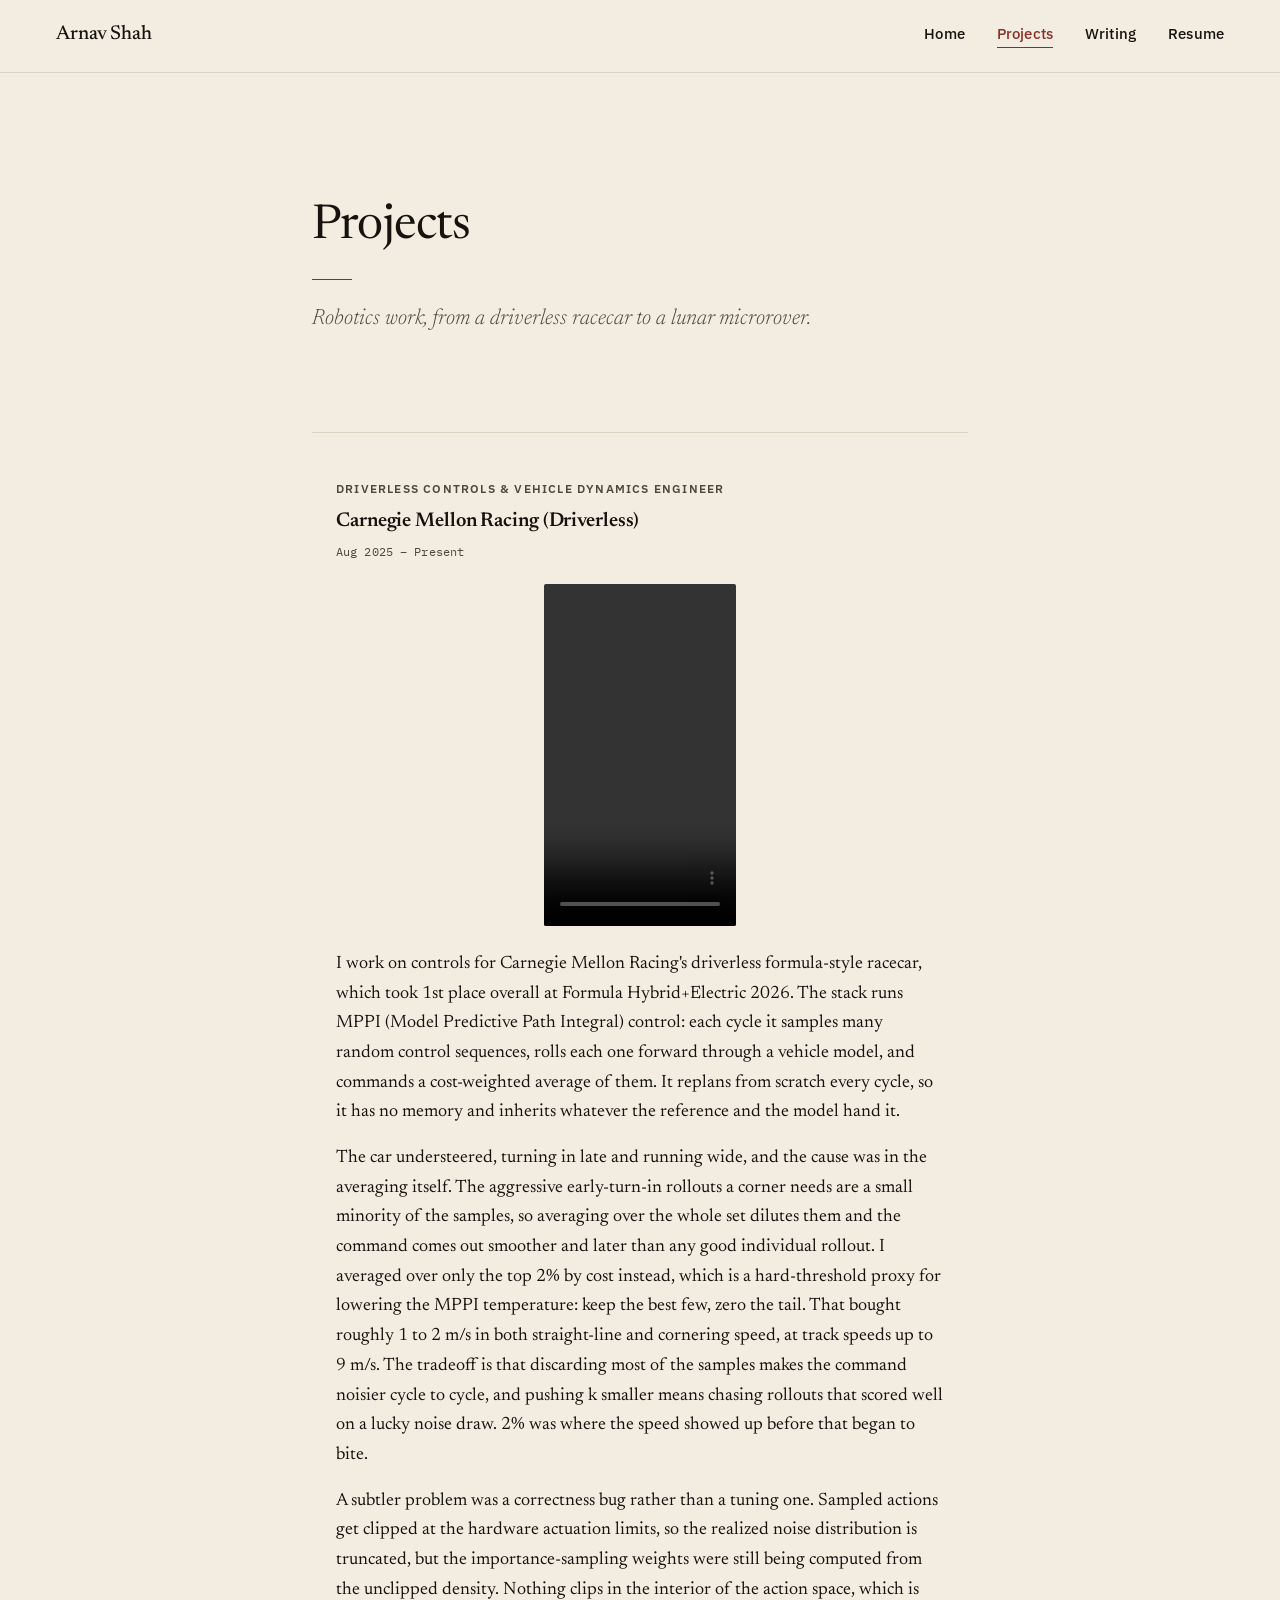
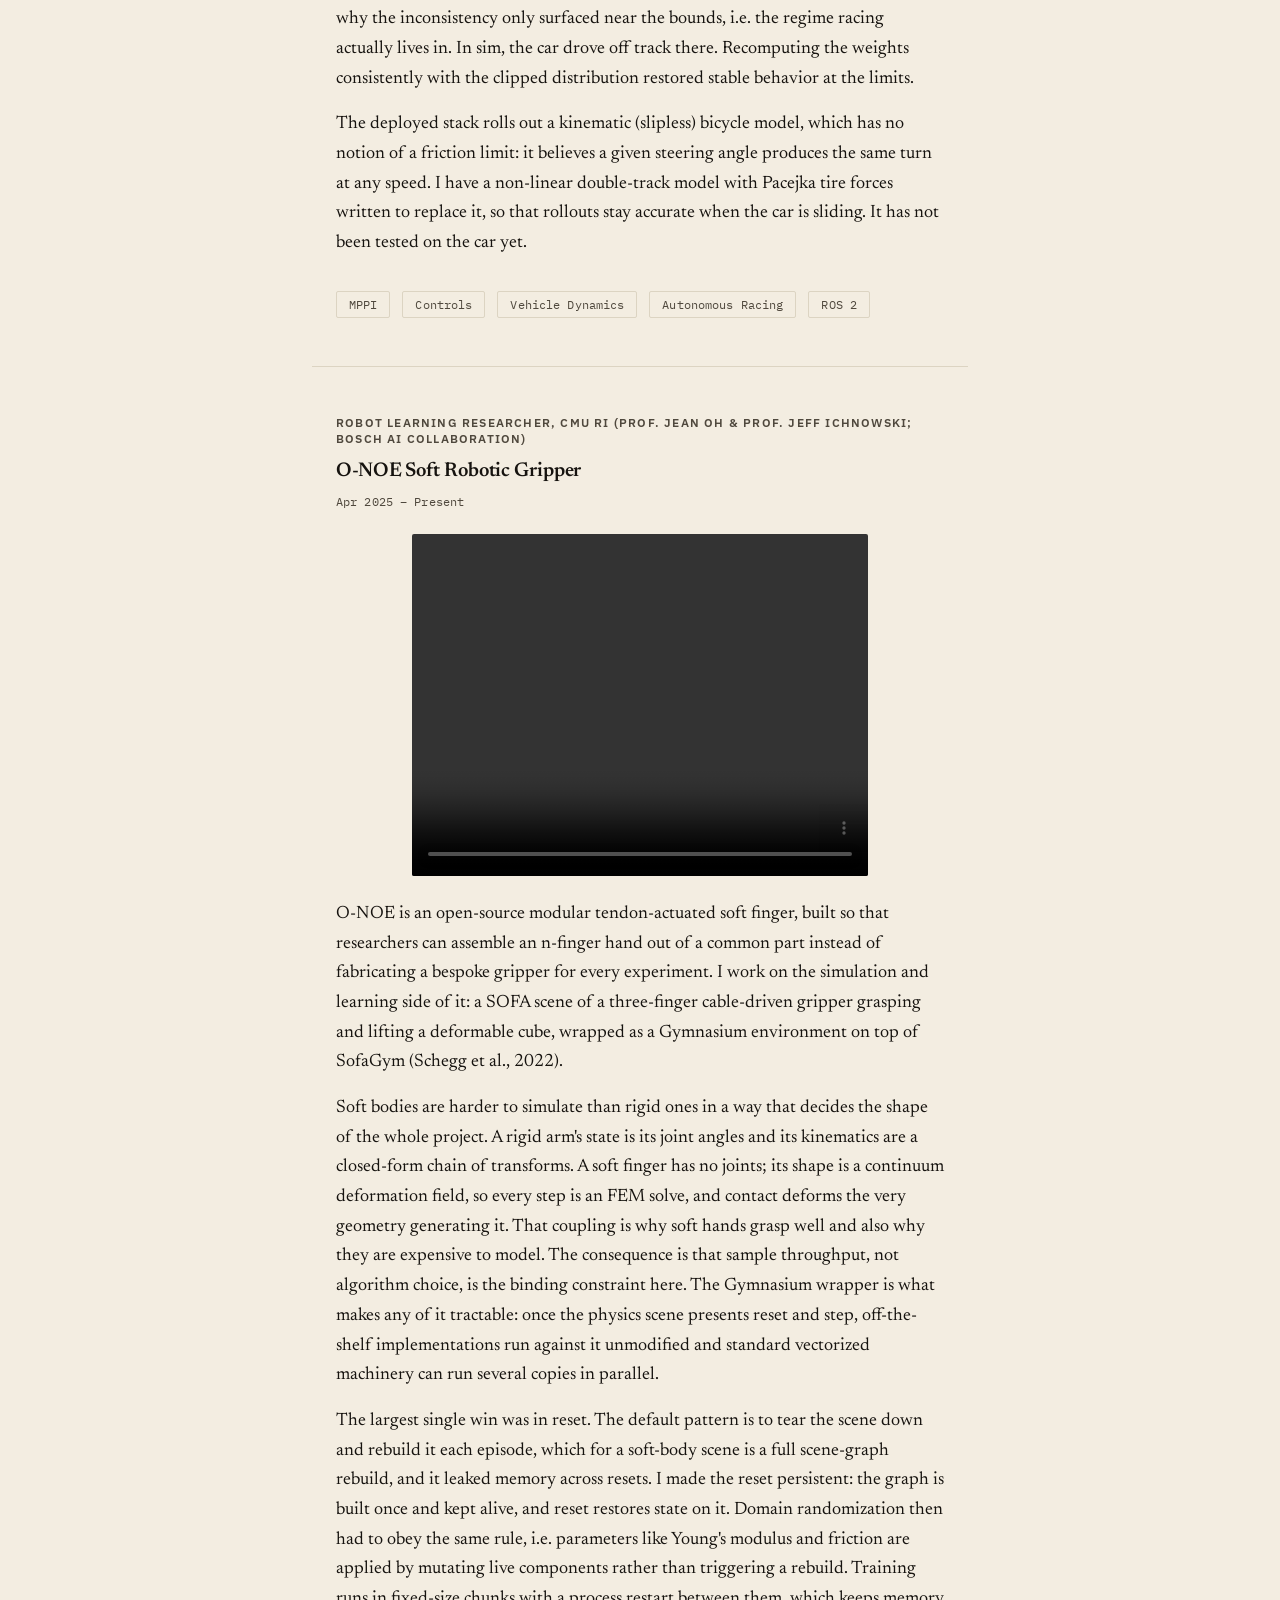
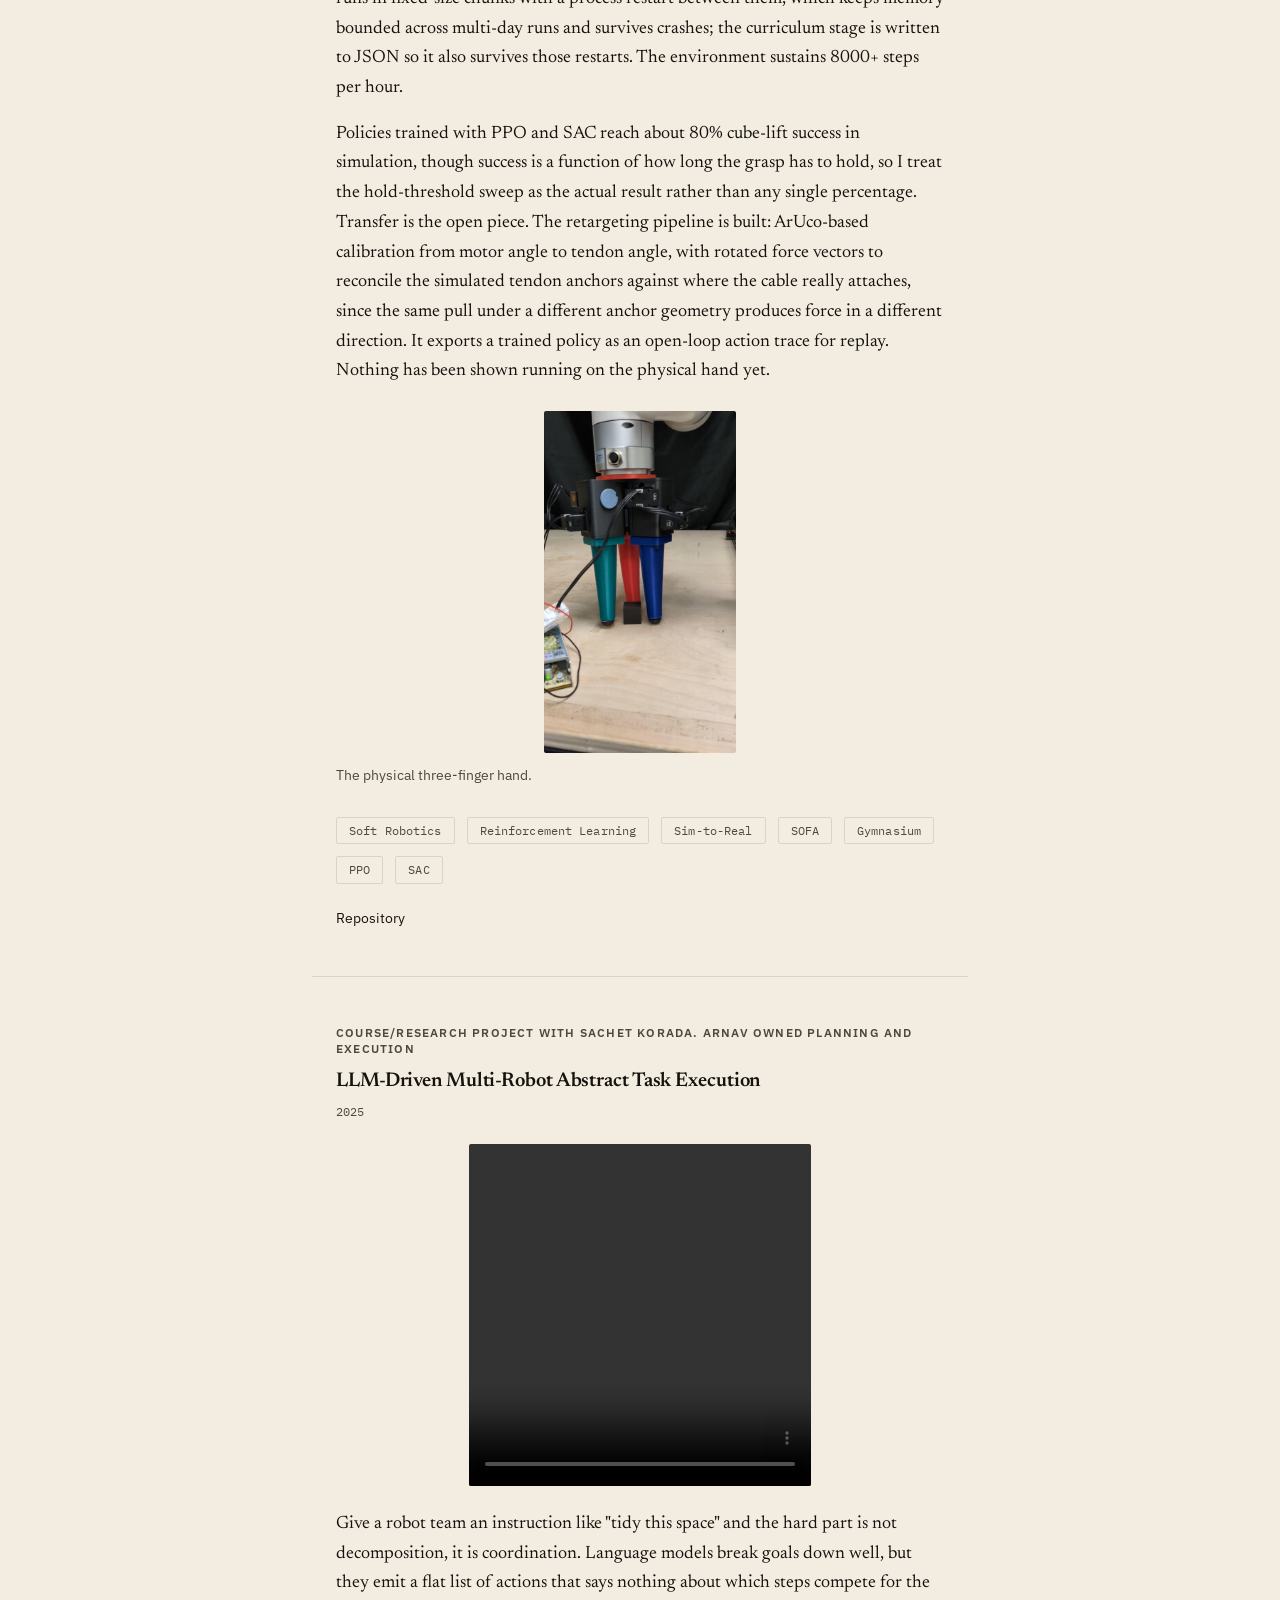
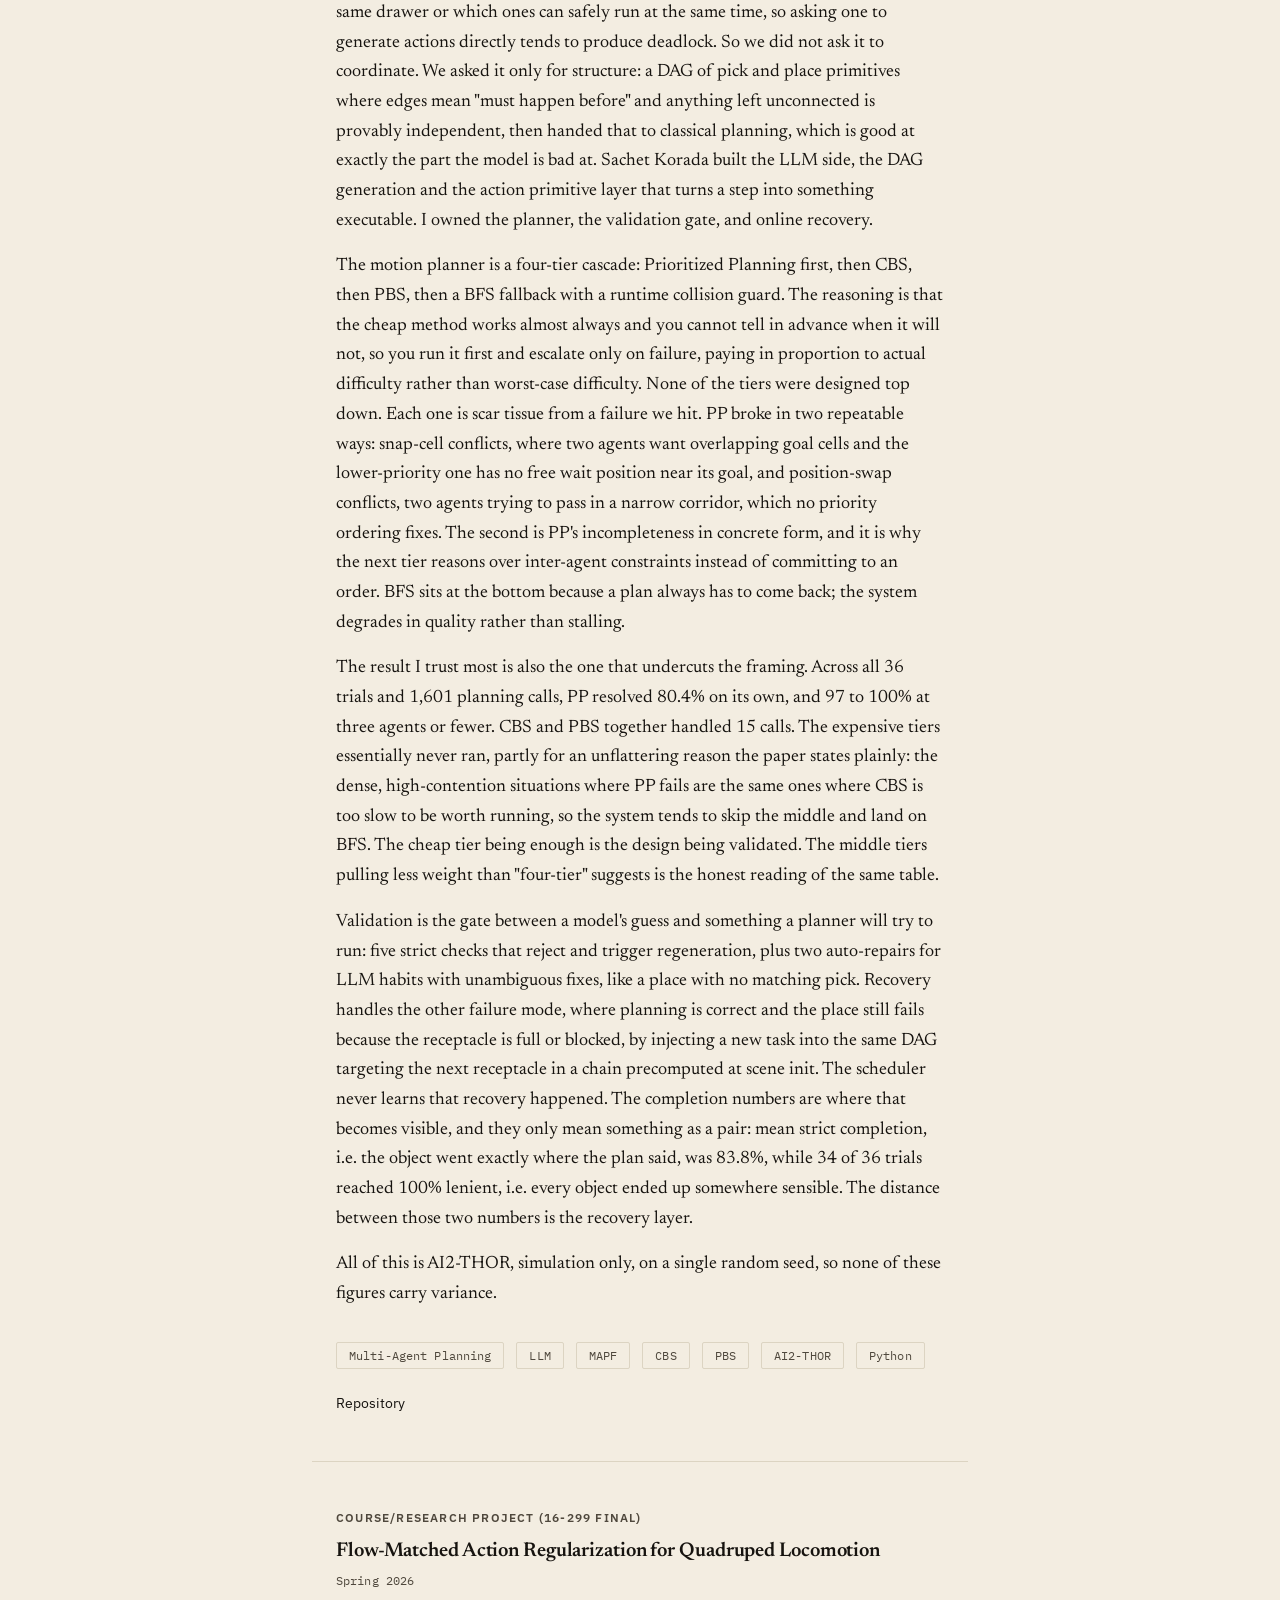
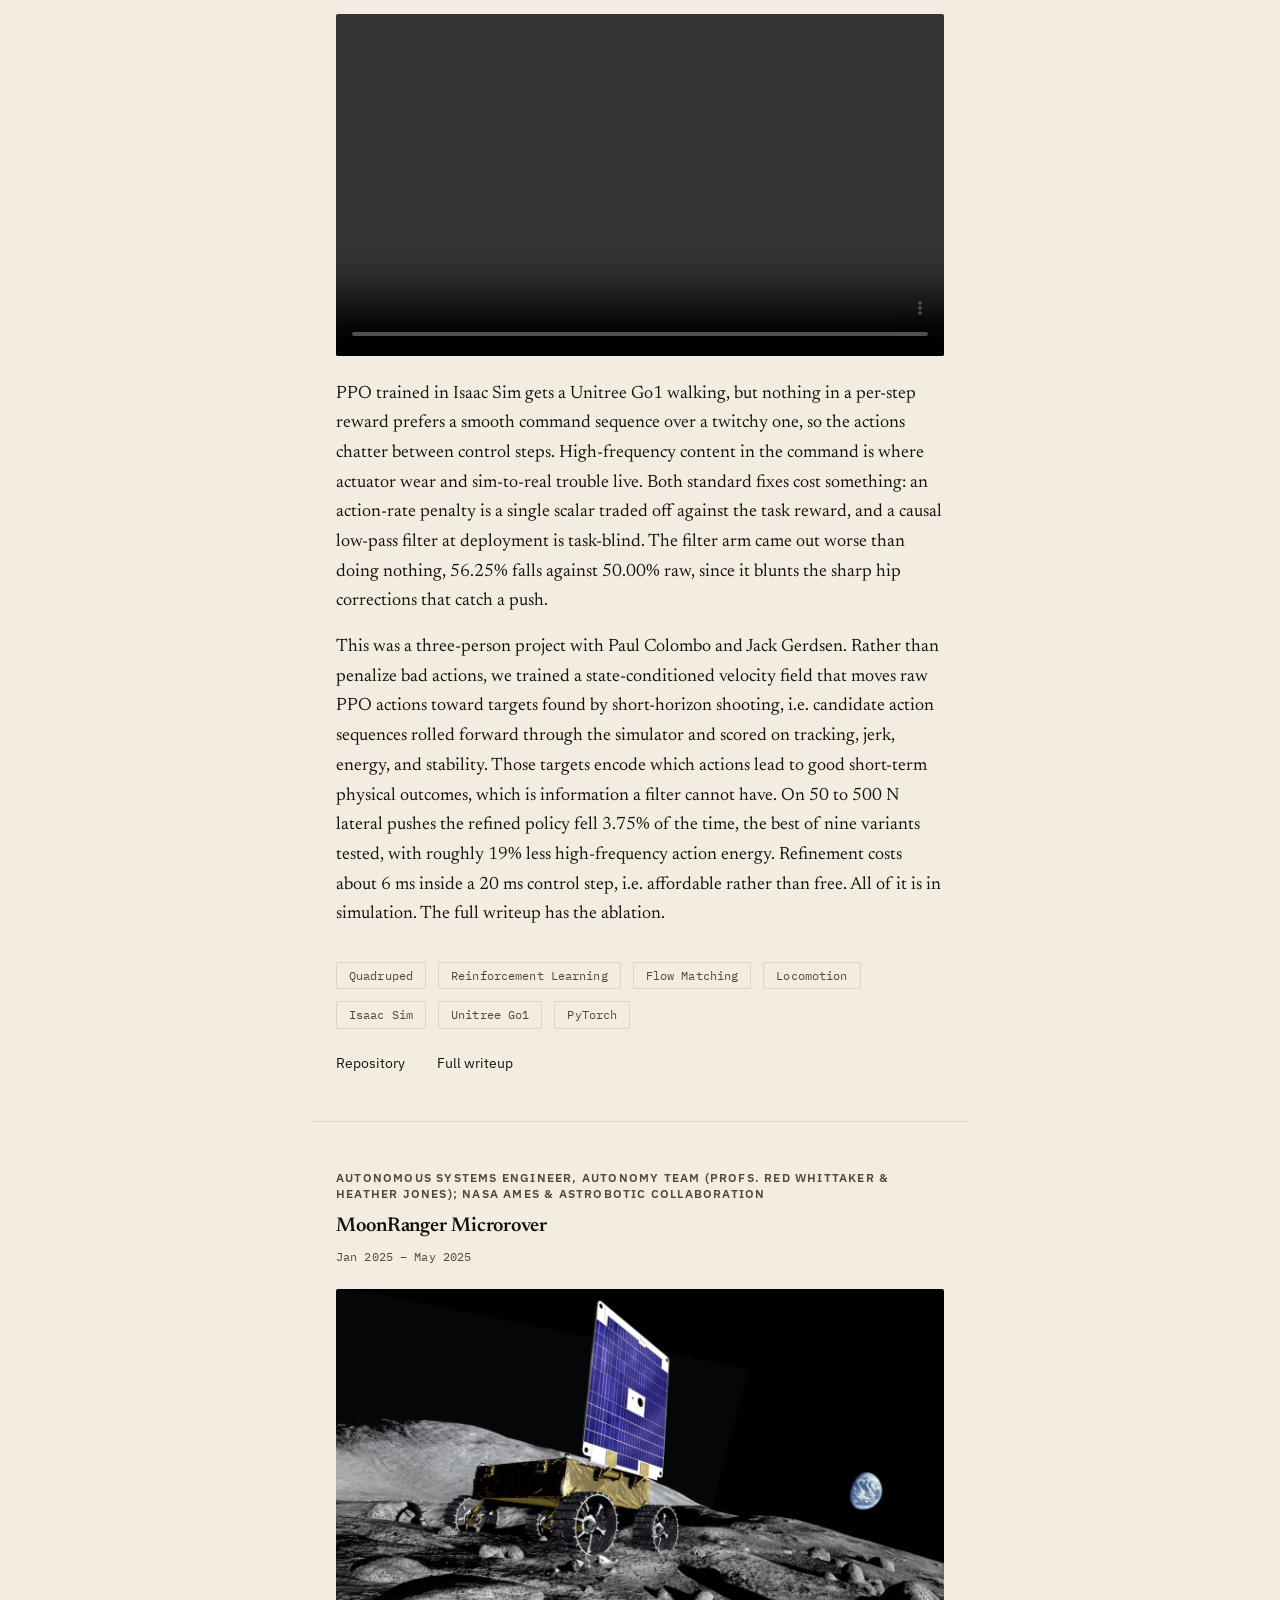
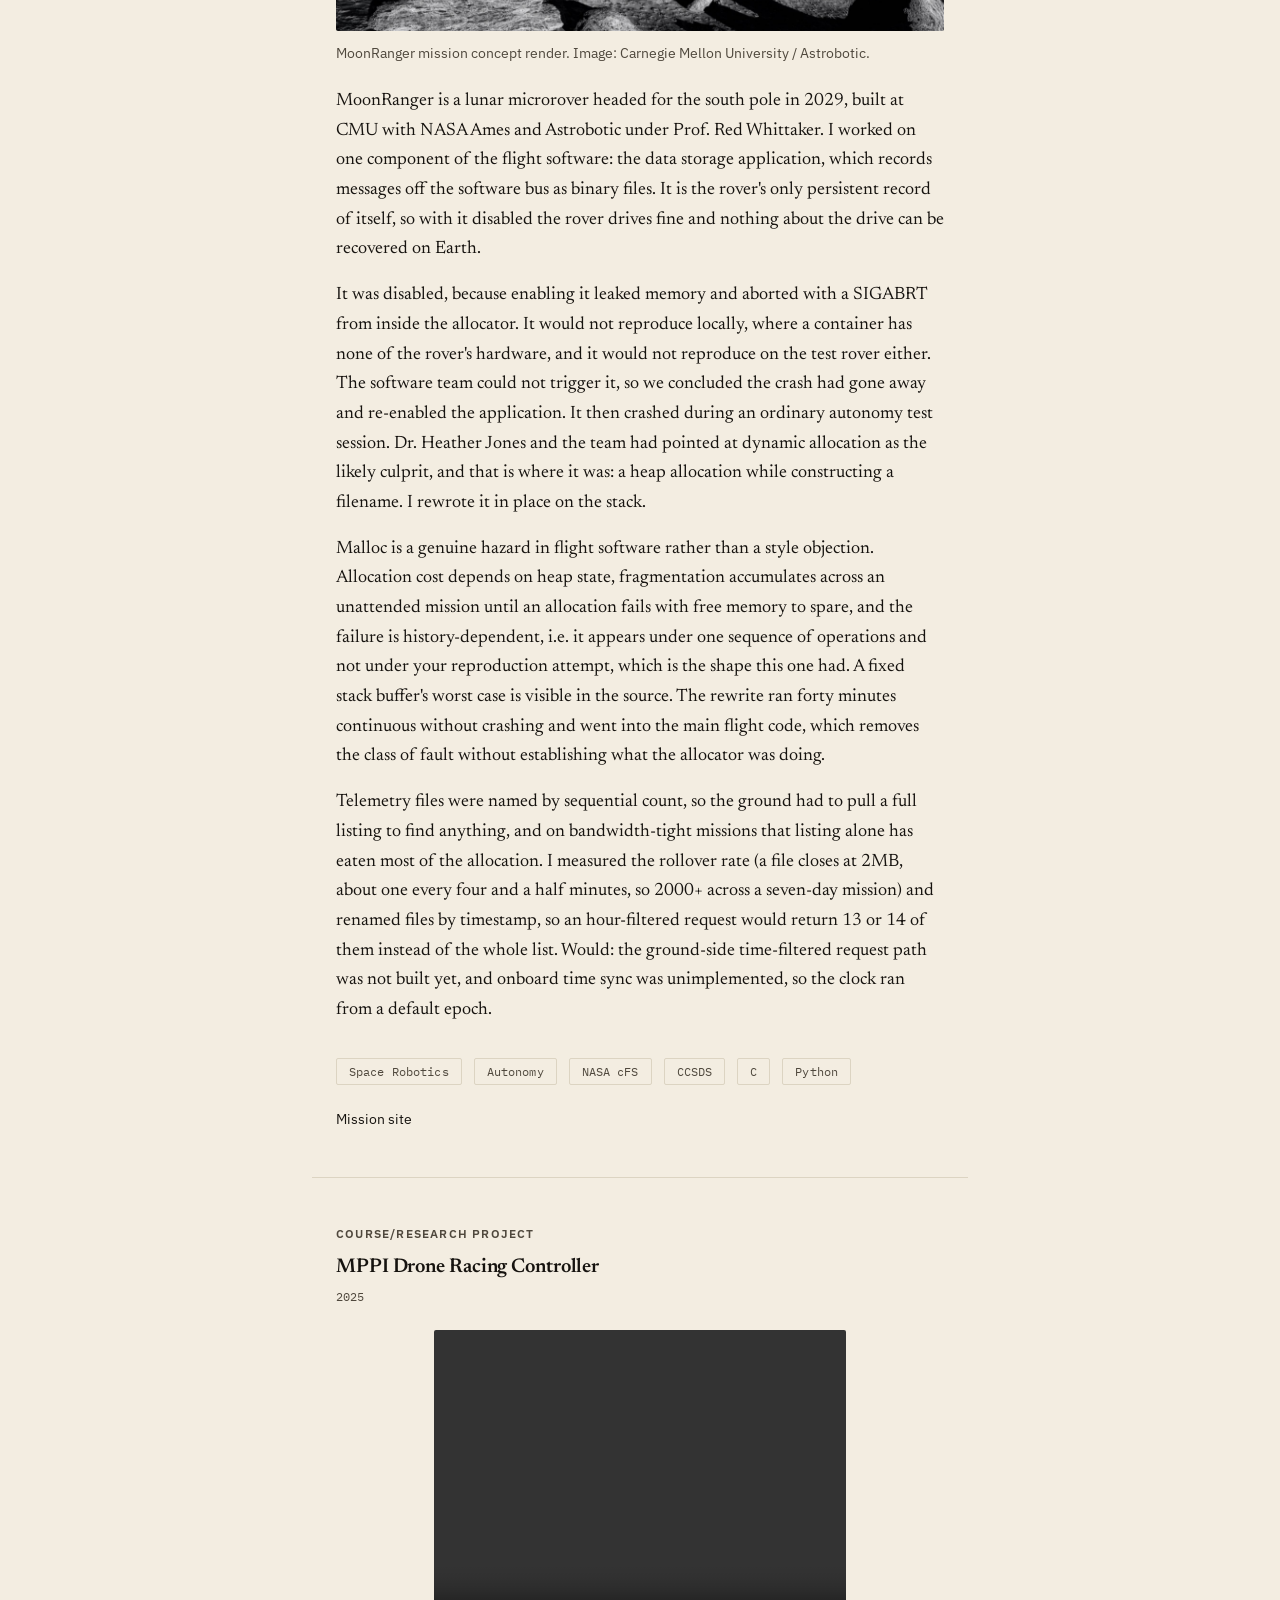
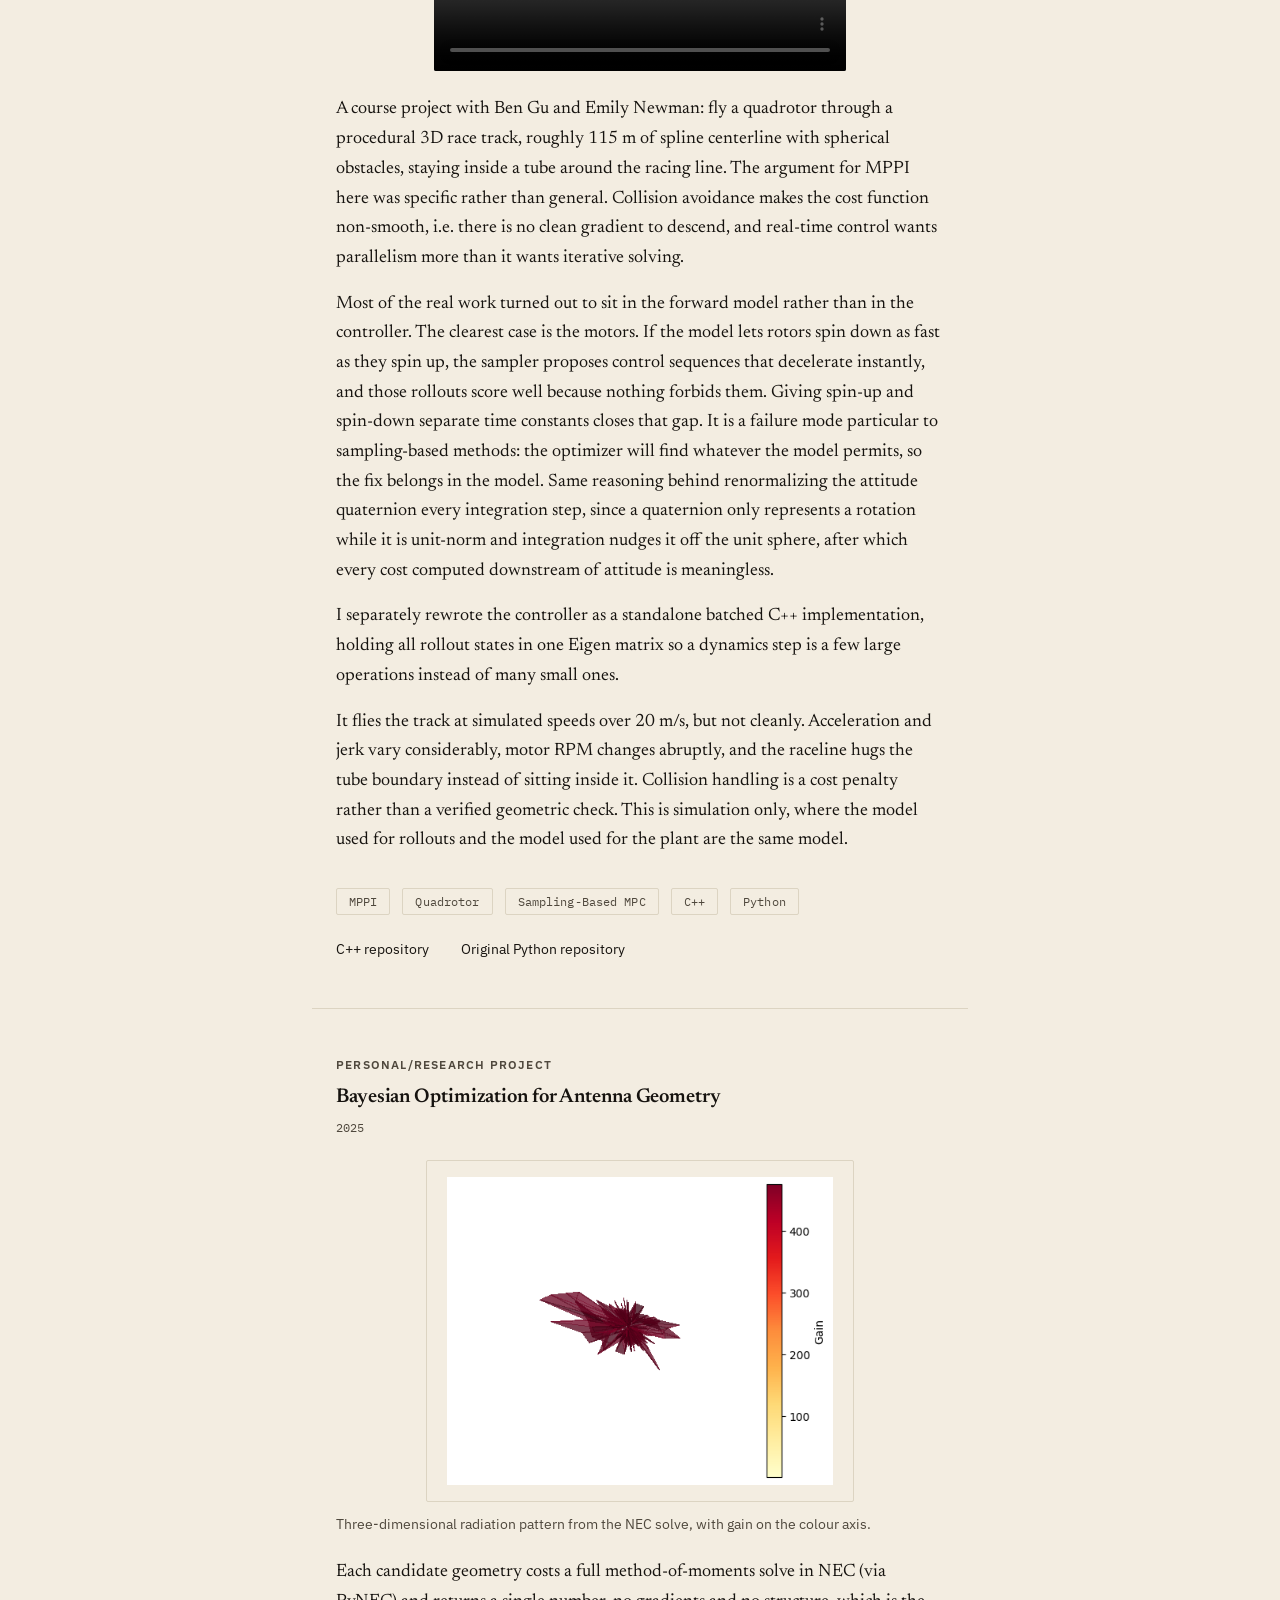
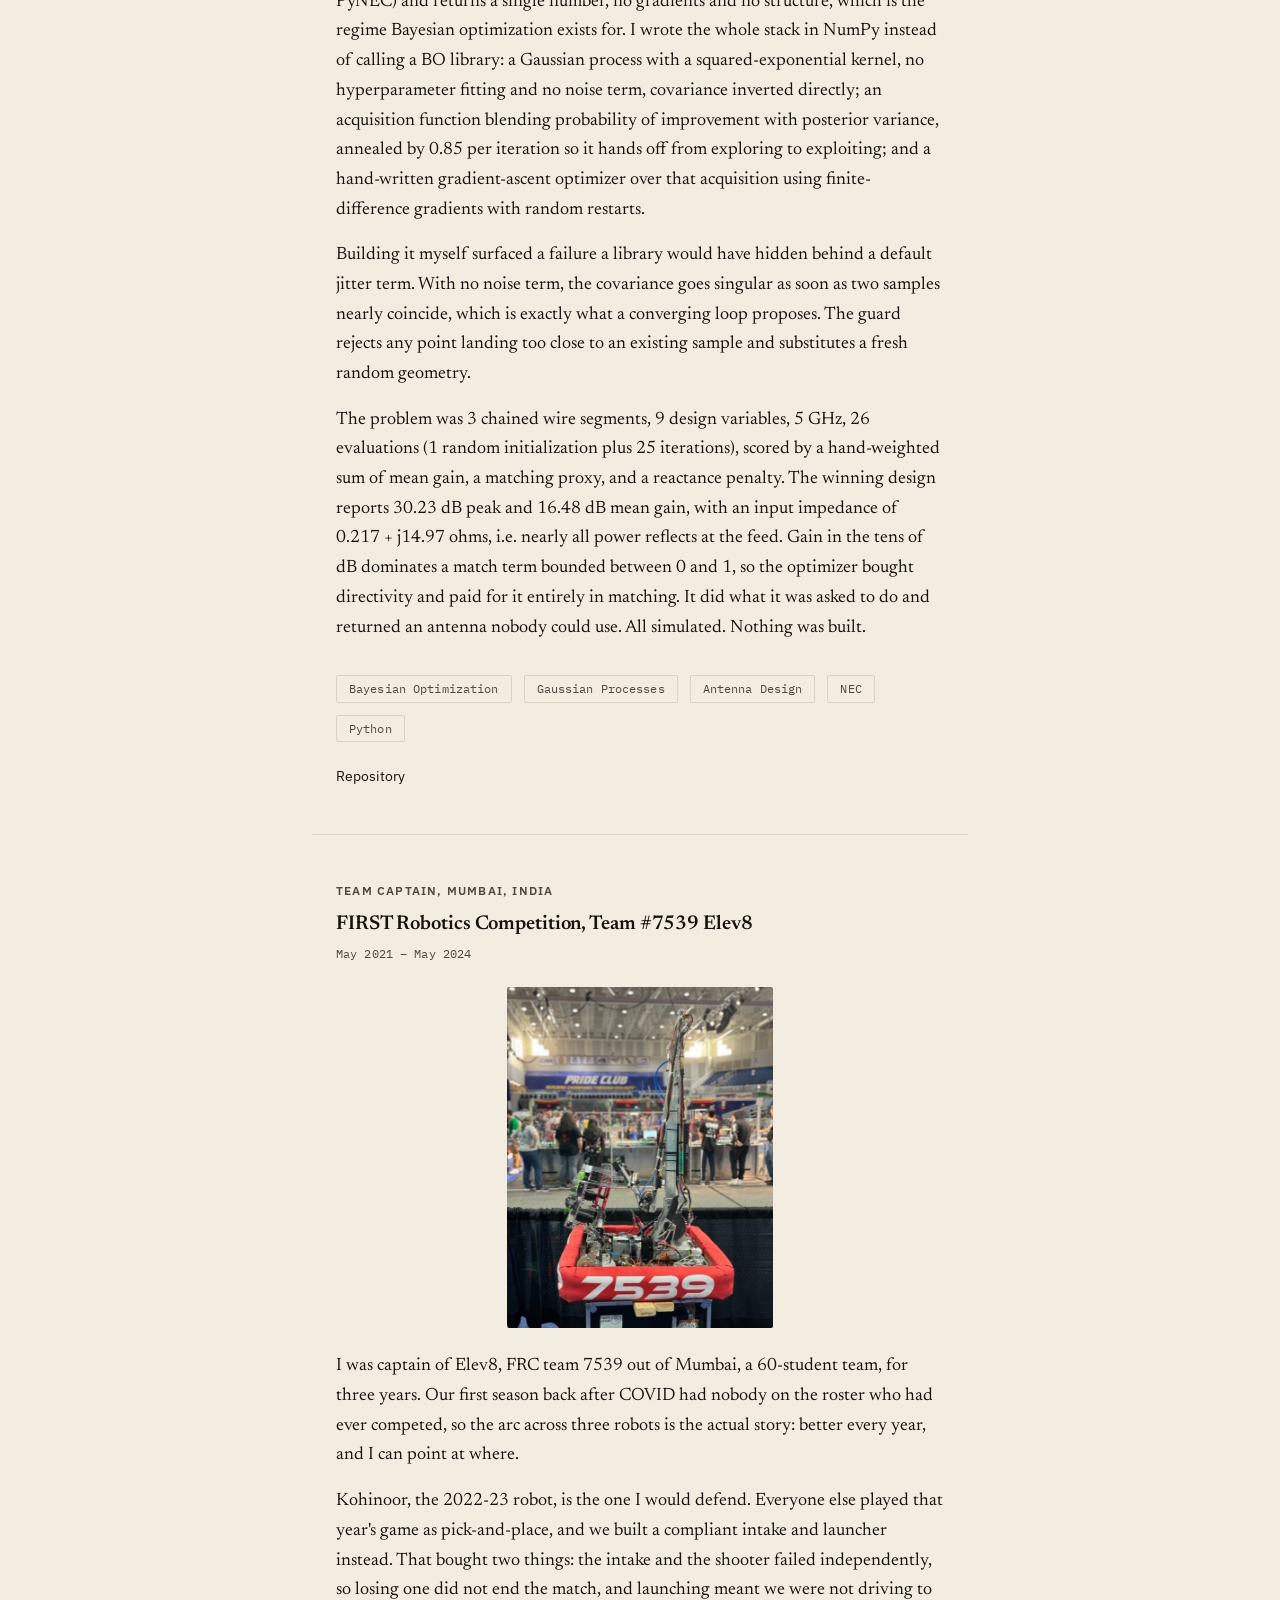
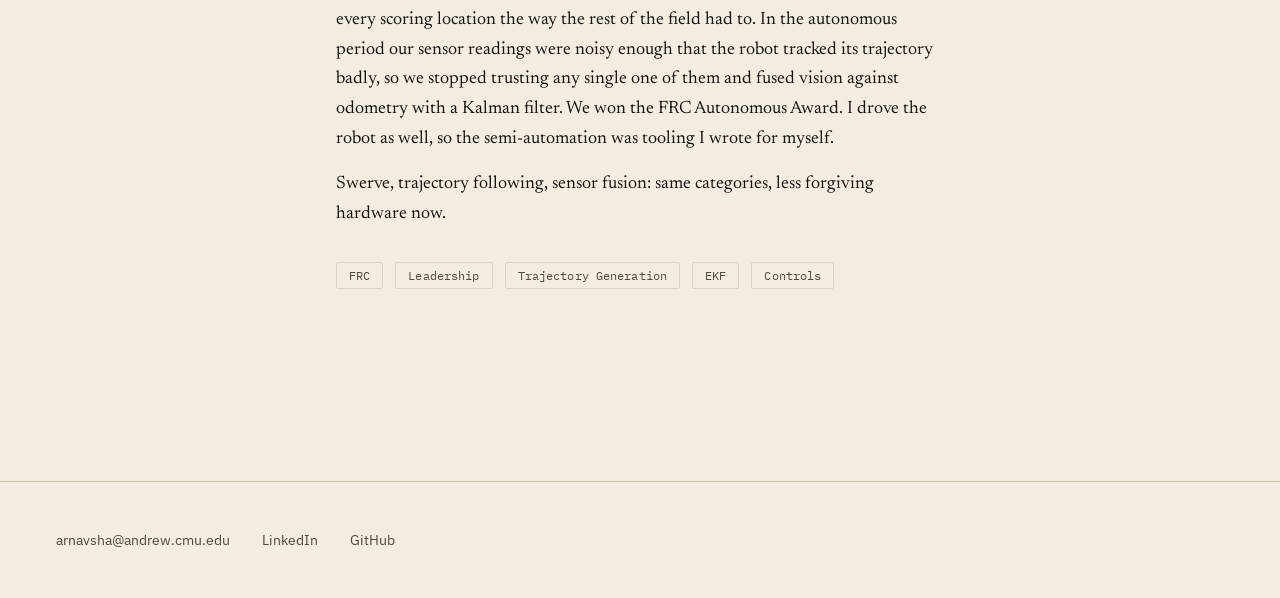
==== commit eac1cc4d: "Cut page weight 79%, add video controls, favicon, and social meta Addresses four findings from the p" ====
--- a/docs/projects.html
+++ b/docs/projects.html
@@ -5,10 +5,21 @@
 <meta name="viewport" content="width=device-width, initial-scale=1">
 <title>Projects | Arnav Shah</title>
 <meta name="description" content="Robotics projects by Arnav Shah: controls, autonomy, planning, and simulation.">
+<meta property="og:type" content="website">
+<meta property="og:site_name" content="Arnav Shah">
+<meta property="og:title" content="Projects | Arnav Shah">
+<meta property="og:description" content="Robotics projects by Arnav Shah: controls, autonomy, planning, and simulation.">
+<meta name="twitter:card" content="summary">
+<meta name="twitter:title" content="Projects | Arnav Shah">
+<meta name="twitter:description" content="Robotics projects by Arnav Shah: controls, autonomy, planning, and simulation.">
+<link rel="icon" href="assets/favicon.svg" type="image/svg+xml">
+<link rel="alternate icon" href="assets/favicon.ico" sizes="16x16 32x32 48x48">
+<link rel="apple-touch-icon" href="assets/apple-touch-icon.png">
 <link rel="preconnect" href="https://fonts.googleapis.com">
 <link rel="preconnect" href="https://fonts.gstatic.com" crossorigin>
 <link rel="stylesheet" href="https://fonts.googleapis.com/css2?family=IBM+Plex+Mono:wght@400&family=IBM+Plex+Sans:wght@400;500;600&family=Newsreader:ital,opsz,wght@0,6..72,300..600;1,6..72,300..600&display=swap">
 <link rel="stylesheet" href="style.css">
+<script src="script.js" defer></script>
 </head>
 <body>
 
@@ -35,15 +46,14 @@
 
   <div class="wrap wrap--content entries">
 
-    <!-- 1. cmr -->
     <article class="entry">
       <span class="label entry__eyebrow">Driverless Controls &amp; Vehicle Dynamics Engineer</span>
       <h2 class="h3 entry__title">Carnegie Mellon Racing (Driverless)</h2>
       <span class="tag entry__when">Aug 2025 &ndash; Present</span>
 
       <figure class="media">
-        <video src="assets/cmr/race.mp4" width="720" height="1280" style="--ar: 720 / 1280"
-               muted autoplay loop playsinline preload="metadata"
+        <video src="assets/cmr/race.mp4" width="396" height="704" style="--ar: 396 / 704"
+               controls muted autoplay loop playsinline preload="metadata"
                aria-label="The Carnegie Mellon Racing driverless car running a track at speed."></video>
       </figure>
 
@@ -63,7 +73,6 @@
       </ul>
     </article>
 
-    <!-- 2. onoe -->
     <article class="entry">
       <span class="label entry__eyebrow">Robot Learning Researcher, CMU RI (Prof. Jean Oh &amp; Prof. Jeff Ichnowski; Bosch AI collaboration)</span>
       <h2 class="h3 entry__title">O-NOE Soft Robotic Gripper</h2>
@@ -71,7 +80,7 @@
 
       <figure class="media">
         <video src="assets/onoe/cube-grasp-sim.mp4" width="1600" height="1200" style="--ar: 1600 / 1200"
-               muted autoplay loop playsinline preload="metadata"
+               controls muted autoplay loop playsinline preload="metadata"
                aria-label="Simulated three-finger soft gripper closing on a deformable cube and lifting it."></video>
       </figure>
 
@@ -103,7 +112,6 @@
       </ul>
     </article>
 
-    <!-- 3. llm-multirobot -->
     <article class="entry">
       <span class="label entry__eyebrow">Course/research project with Sachet Korada. Arnav owned planning and execution</span>
       <h2 class="h3 entry__title">LLM-Driven Multi-Robot Abstract Task Execution</h2>
@@ -111,7 +119,7 @@
 
       <figure class="media">
         <video src="assets/llm-multirobot/floorplan1-sandwich-n4.mp4" width="608" height="608" style="--ar: 608 / 608"
-               muted autoplay loop playsinline preload="metadata"
+               controls muted autoplay loop playsinline preload="metadata"
                aria-label="Four simulated robots moving through an AI2-THOR kitchen, carrying out a multi-step task."></video>
       </figure>
 
@@ -138,7 +146,6 @@
       </ul>
     </article>
 
-    <!-- 4. quadruped -->
     <article class="entry">
       <span class="label entry__eyebrow">Course/research project (16-299 final)</span>
       <h2 class="h3 entry__title">Flow-Matched Action Regularization for Quadruped Locomotion</h2>
@@ -146,7 +153,7 @@
 
       <figure class="media">
         <video src="assets/quadruped/push-recovery.mp4" width="1280" height="720" style="--ar: 1280 / 720"
-               muted autoplay loop playsinline preload="metadata"
+               controls muted autoplay loop playsinline preload="metadata"
                aria-label="A simulated Unitree Go1 quadruped absorbing a lateral push and recovering its footing."></video>
       </figure>
 
@@ -171,7 +178,6 @@
       </ul>
     </article>
 
-    <!-- 5. moonranger -->
     <article class="entry">
       <span class="label entry__eyebrow">Autonomous Systems Engineer, Autonomy Team (Profs. Red Whittaker &amp; Heather Jones); NASA Ames &amp; Astrobotic collaboration</span>
       <h2 class="h3 entry__title">MoonRanger Microrover</h2>
@@ -204,15 +210,14 @@
       </ul>
     </article>
 
-    <!-- 6. drone-mppi -->
     <article class="entry">
       <span class="label entry__eyebrow">Course/research project</span>
       <h2 class="h3 entry__title">MPPI Drone Racing Controller</h2>
       <span class="tag entry__when">2025</span>
 
       <figure class="media">
-        <video src="assets/drone-mppi/fastest-run-sim.mp4" width="1302" height="1080" style="--ar: 1302 / 1080"
-               muted autoplay loop playsinline preload="metadata"
+        <video src="assets/drone-mppi/fastest-run-sim.mp4" width="868" height="720" style="--ar: 868 / 720"
+               controls muted autoplay loop playsinline preload="metadata"
                aria-label="A simulated quadrotor flying a procedural 3D race track past spherical obstacles."></video>
       </figure>
 
@@ -237,7 +242,6 @@
       </ul>
     </article>
 
-    <!-- 7. antenna -->
     <article class="entry">
       <span class="label entry__eyebrow">Personal/research project</span>
       <h2 class="h3 entry__title">Bayesian Optimization for Antenna Geometry</h2>
@@ -268,7 +272,6 @@
       </ul>
     </article>
 
-    <!-- 8. first -->
     <article class="entry">
       <span class="label entry__eyebrow">Team Captain, Mumbai, India</span>
       <h2 class="h3 entry__title">FIRST Robotics Competition, Team #7539 Elev8</h2>
--- a/docs/style.css
+++ b/docs/style.css
@@ -754,6 +754,16 @@
 
 /* --------------------------------------------------------------------------
    13. Motion
+
+   This block reaches CSS animation and transition only. It cannot stop a
+   <video autoplay loop>: autoplay is a media-element behaviour, not an
+   animation, so no CSS query can reach it. That half is handled in
+   docs/script.js, which pauses the videos and clears their autoplay and loop
+   when the same query matches. The two are meant to be read together; changing
+   the query here without changing it there splits the behaviour in half.
+
+   Every video also carries native `controls`, so the pause affordance WCAG
+   2.2.2 requires exists whether or not JavaScript runs.
    -------------------------------------------------------------------------- */
 
 @media (prefers-reduced-motion: reduce) {
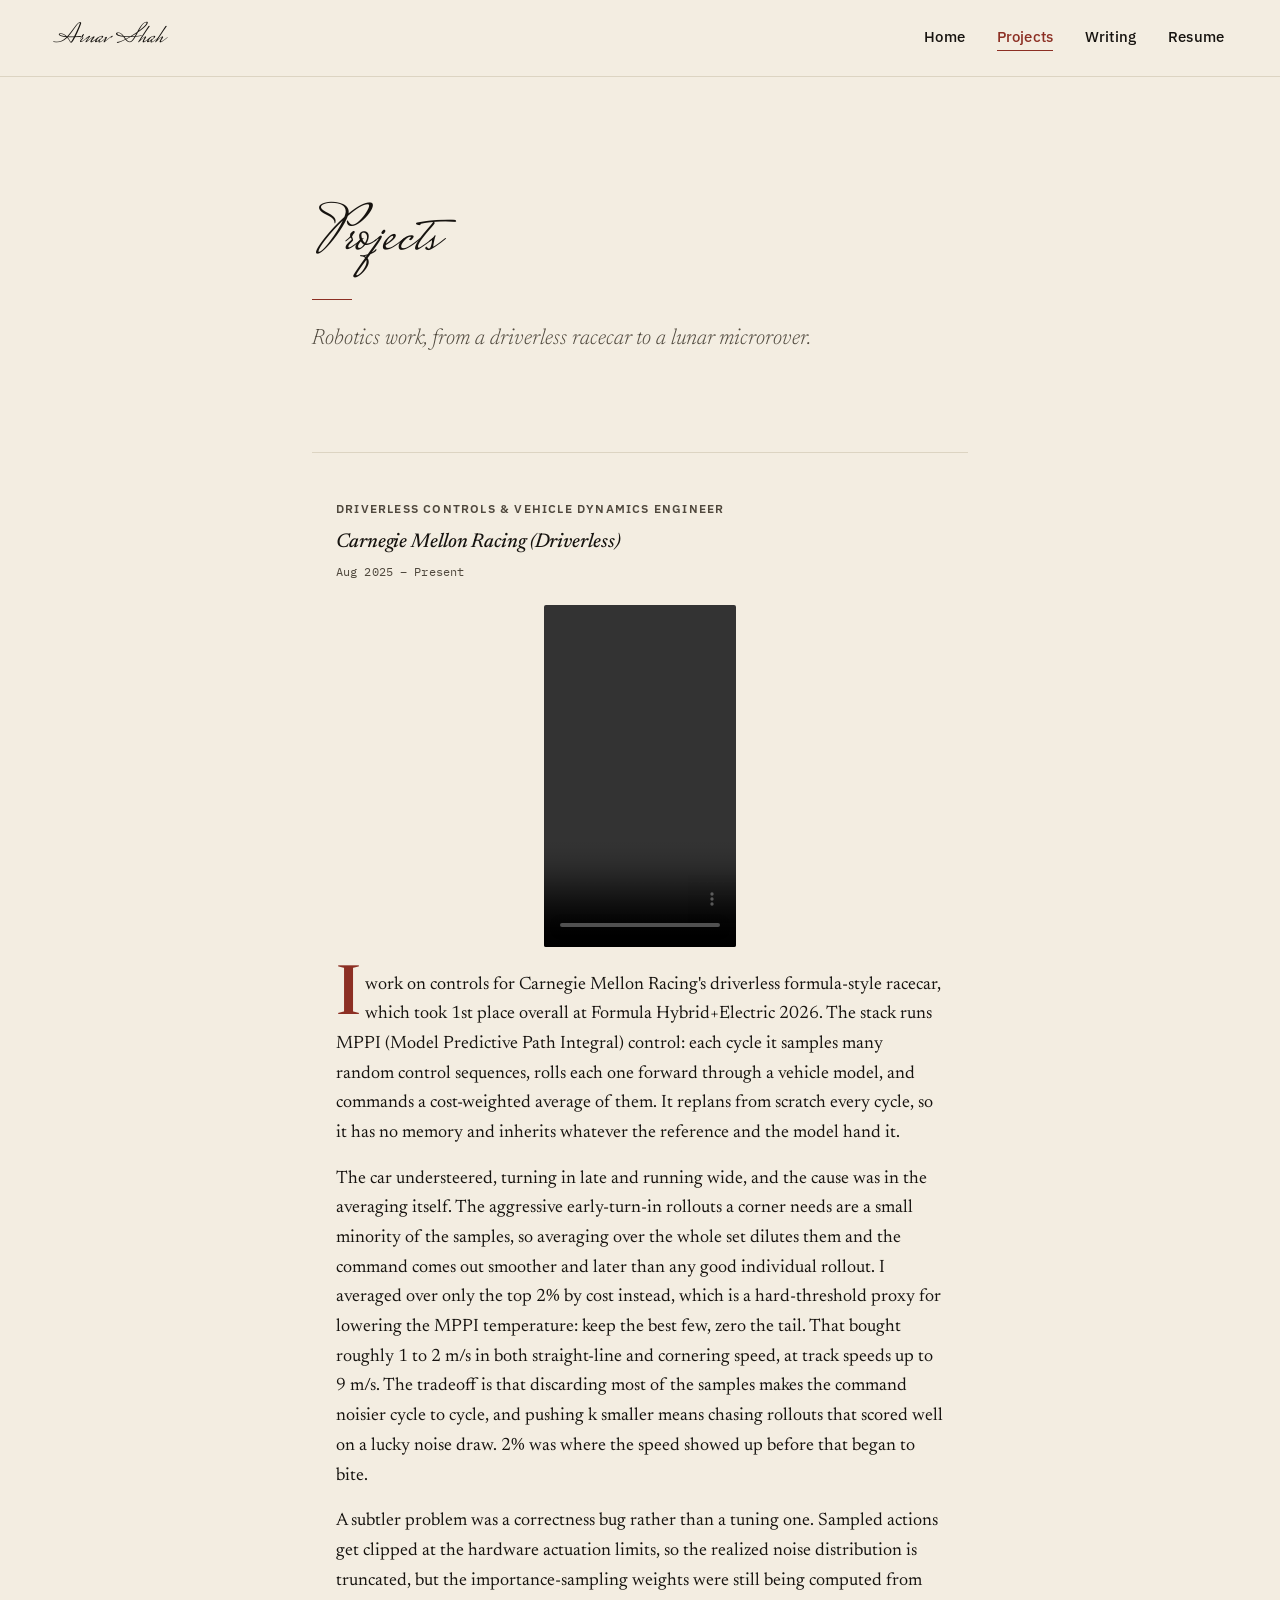
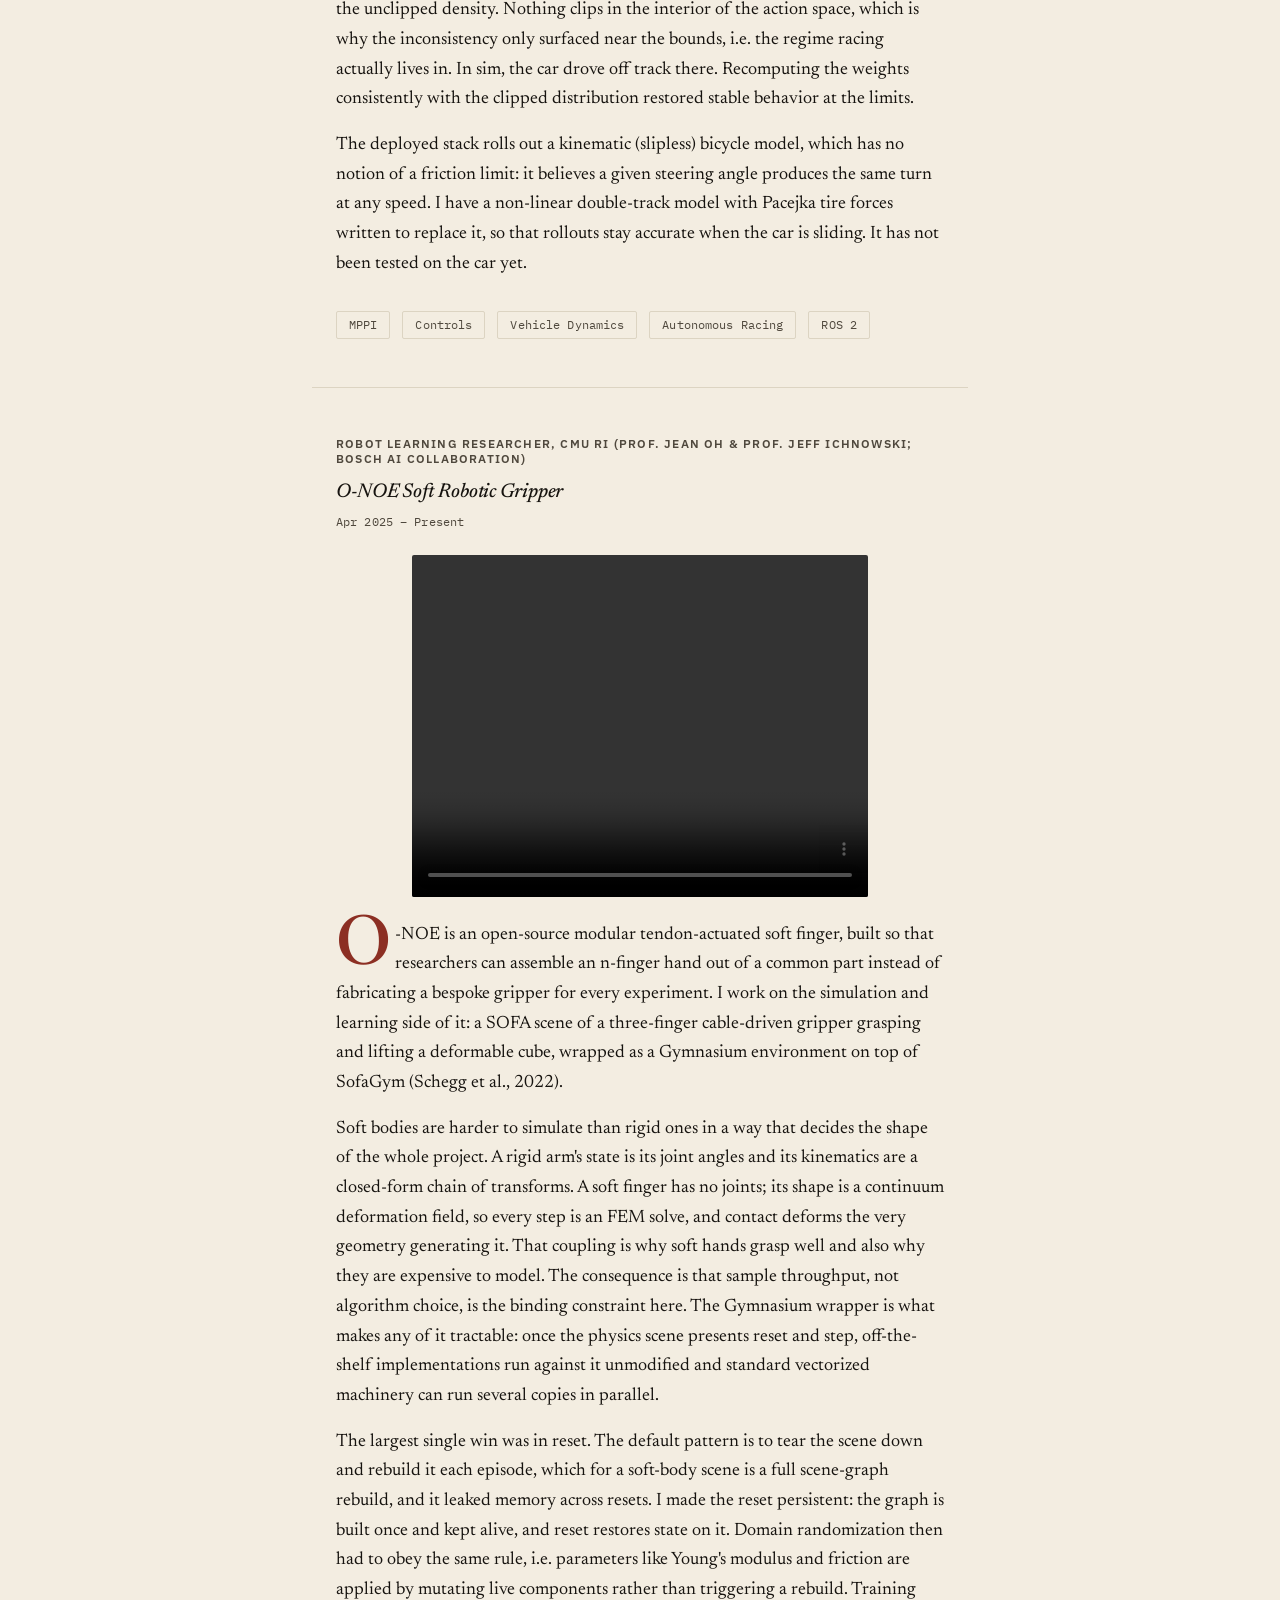
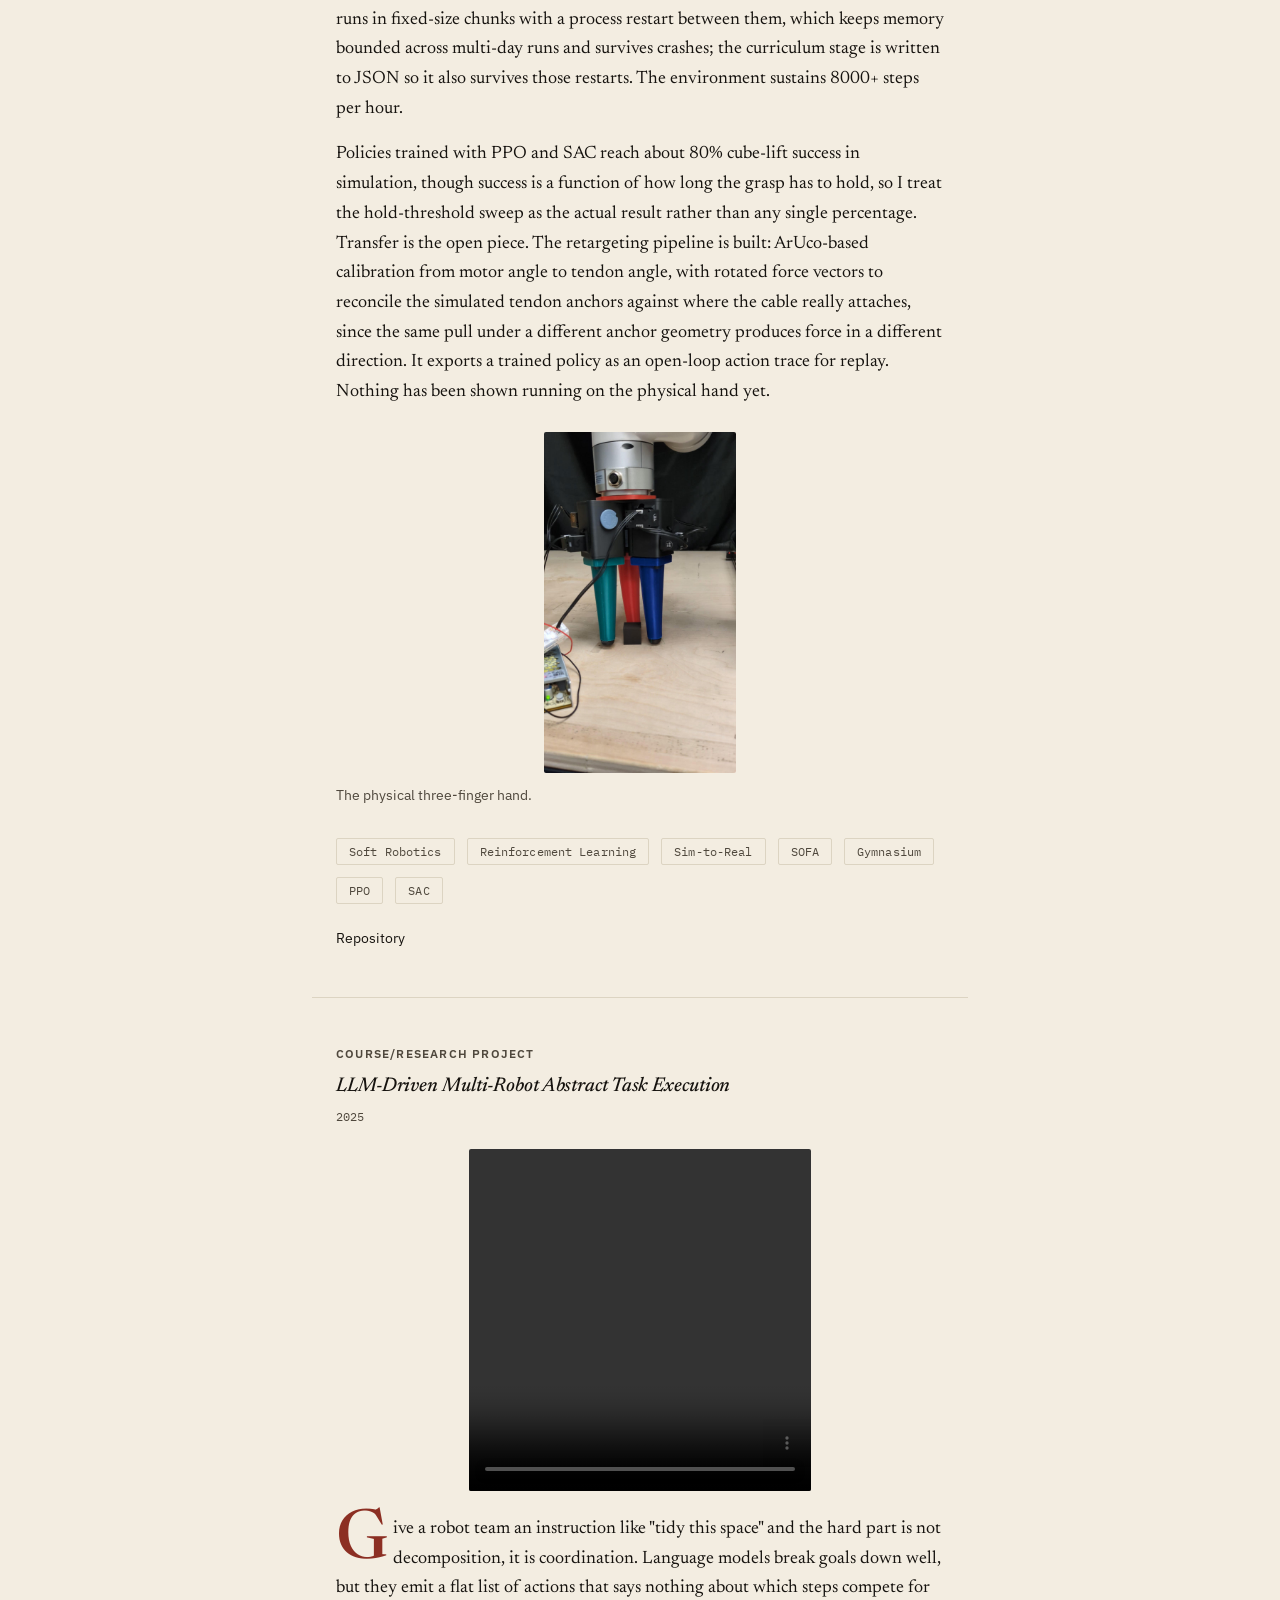
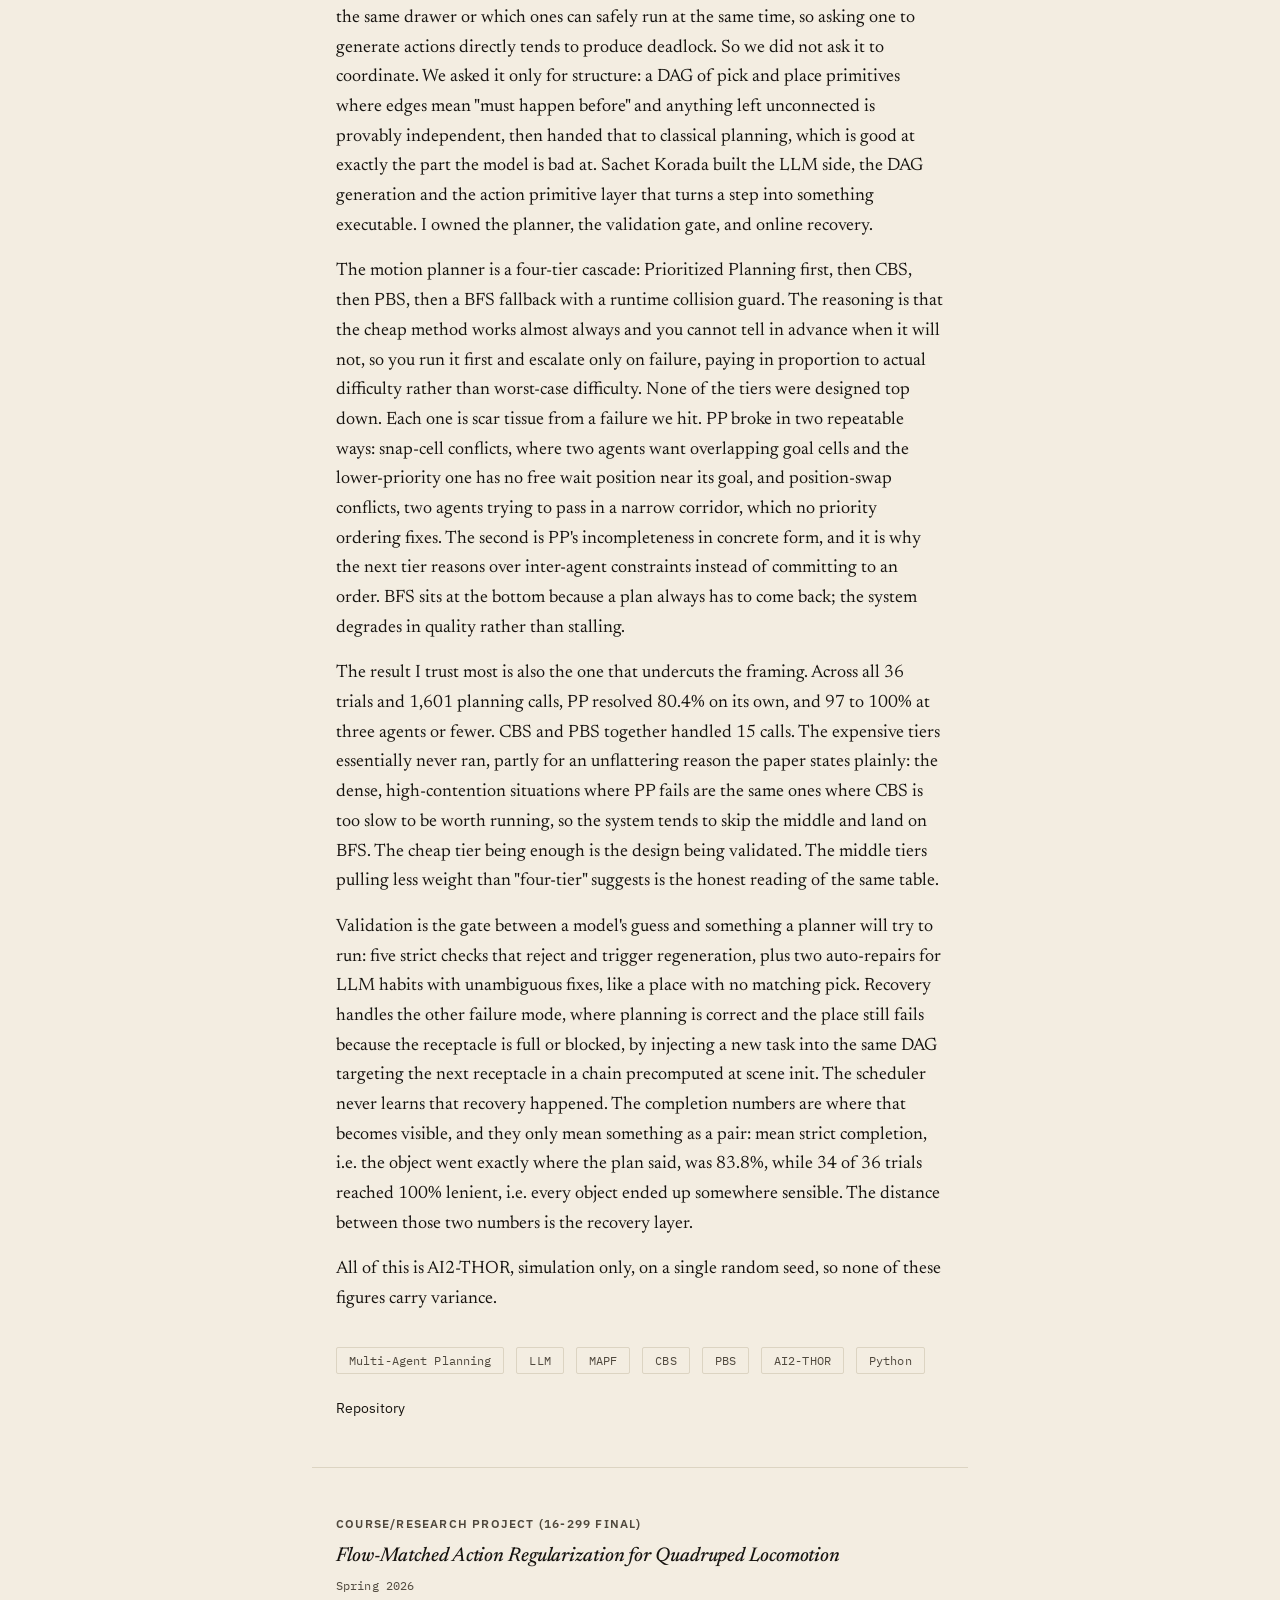
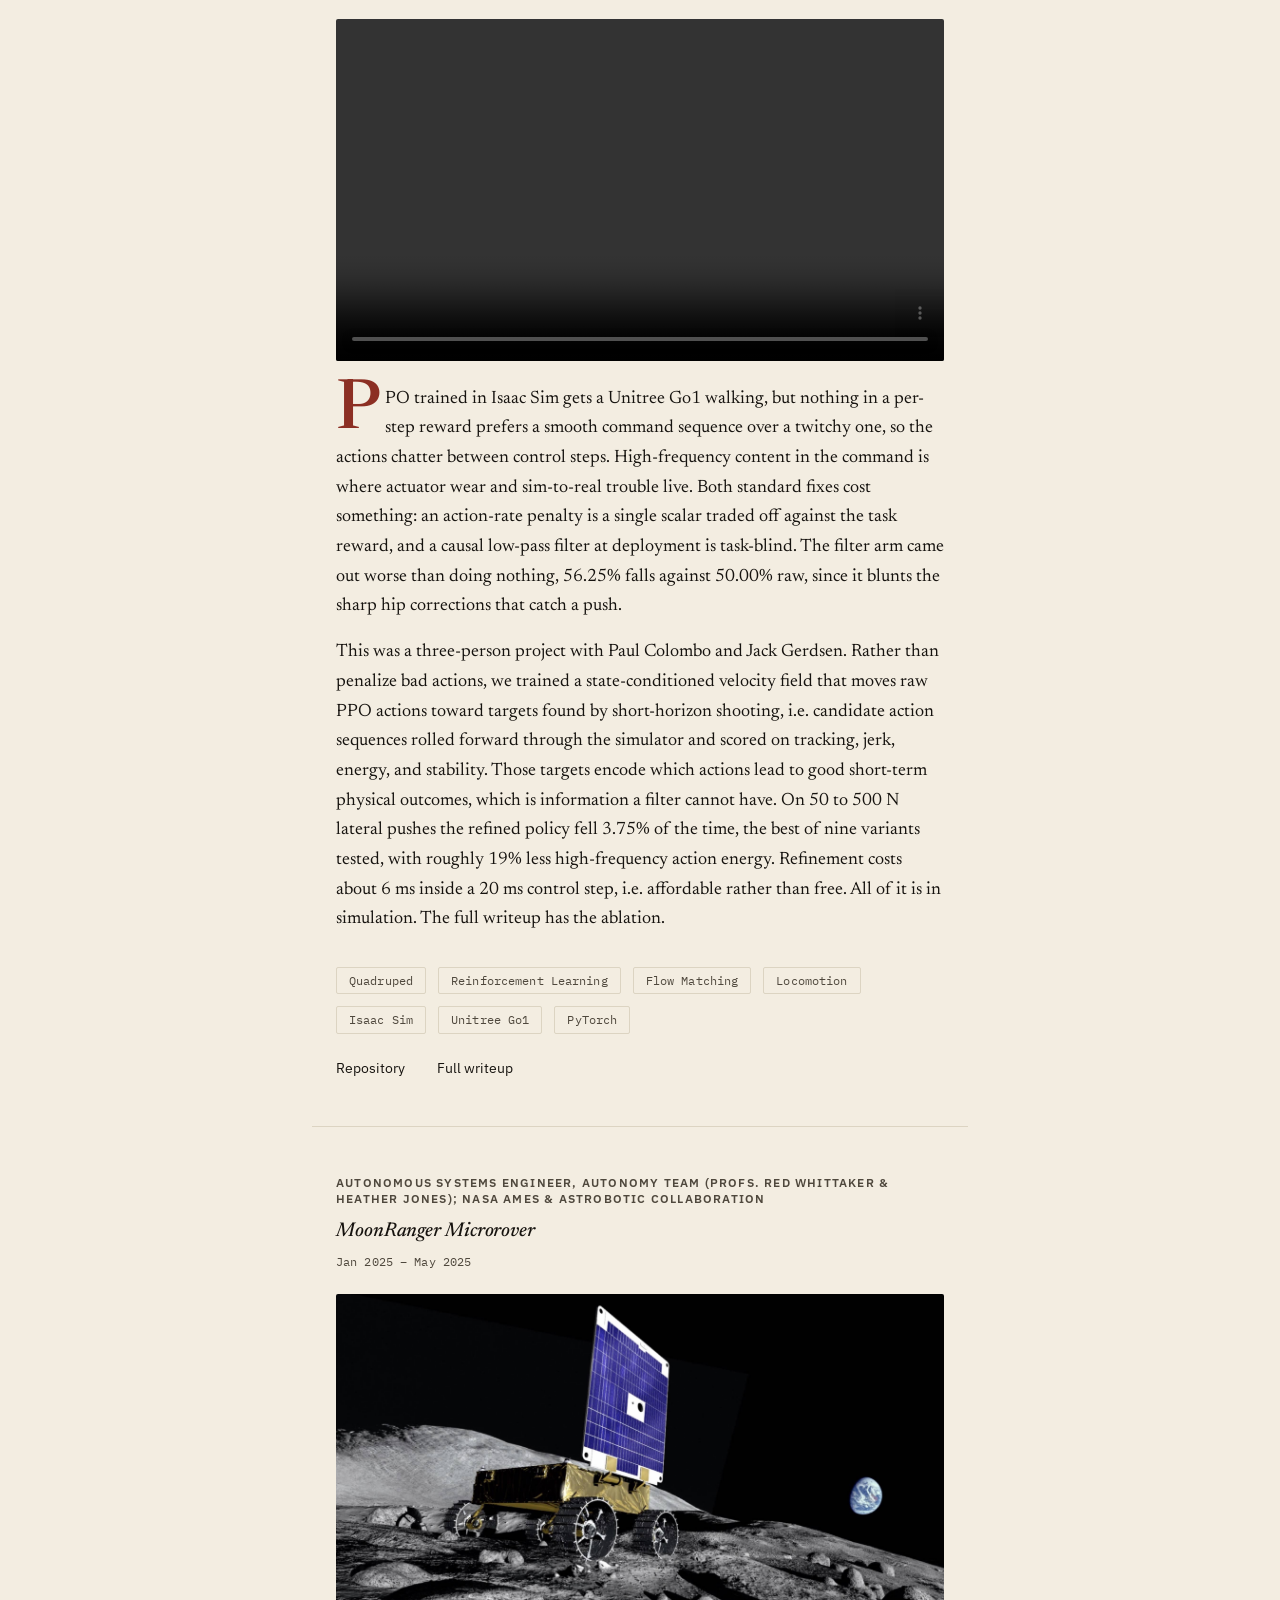
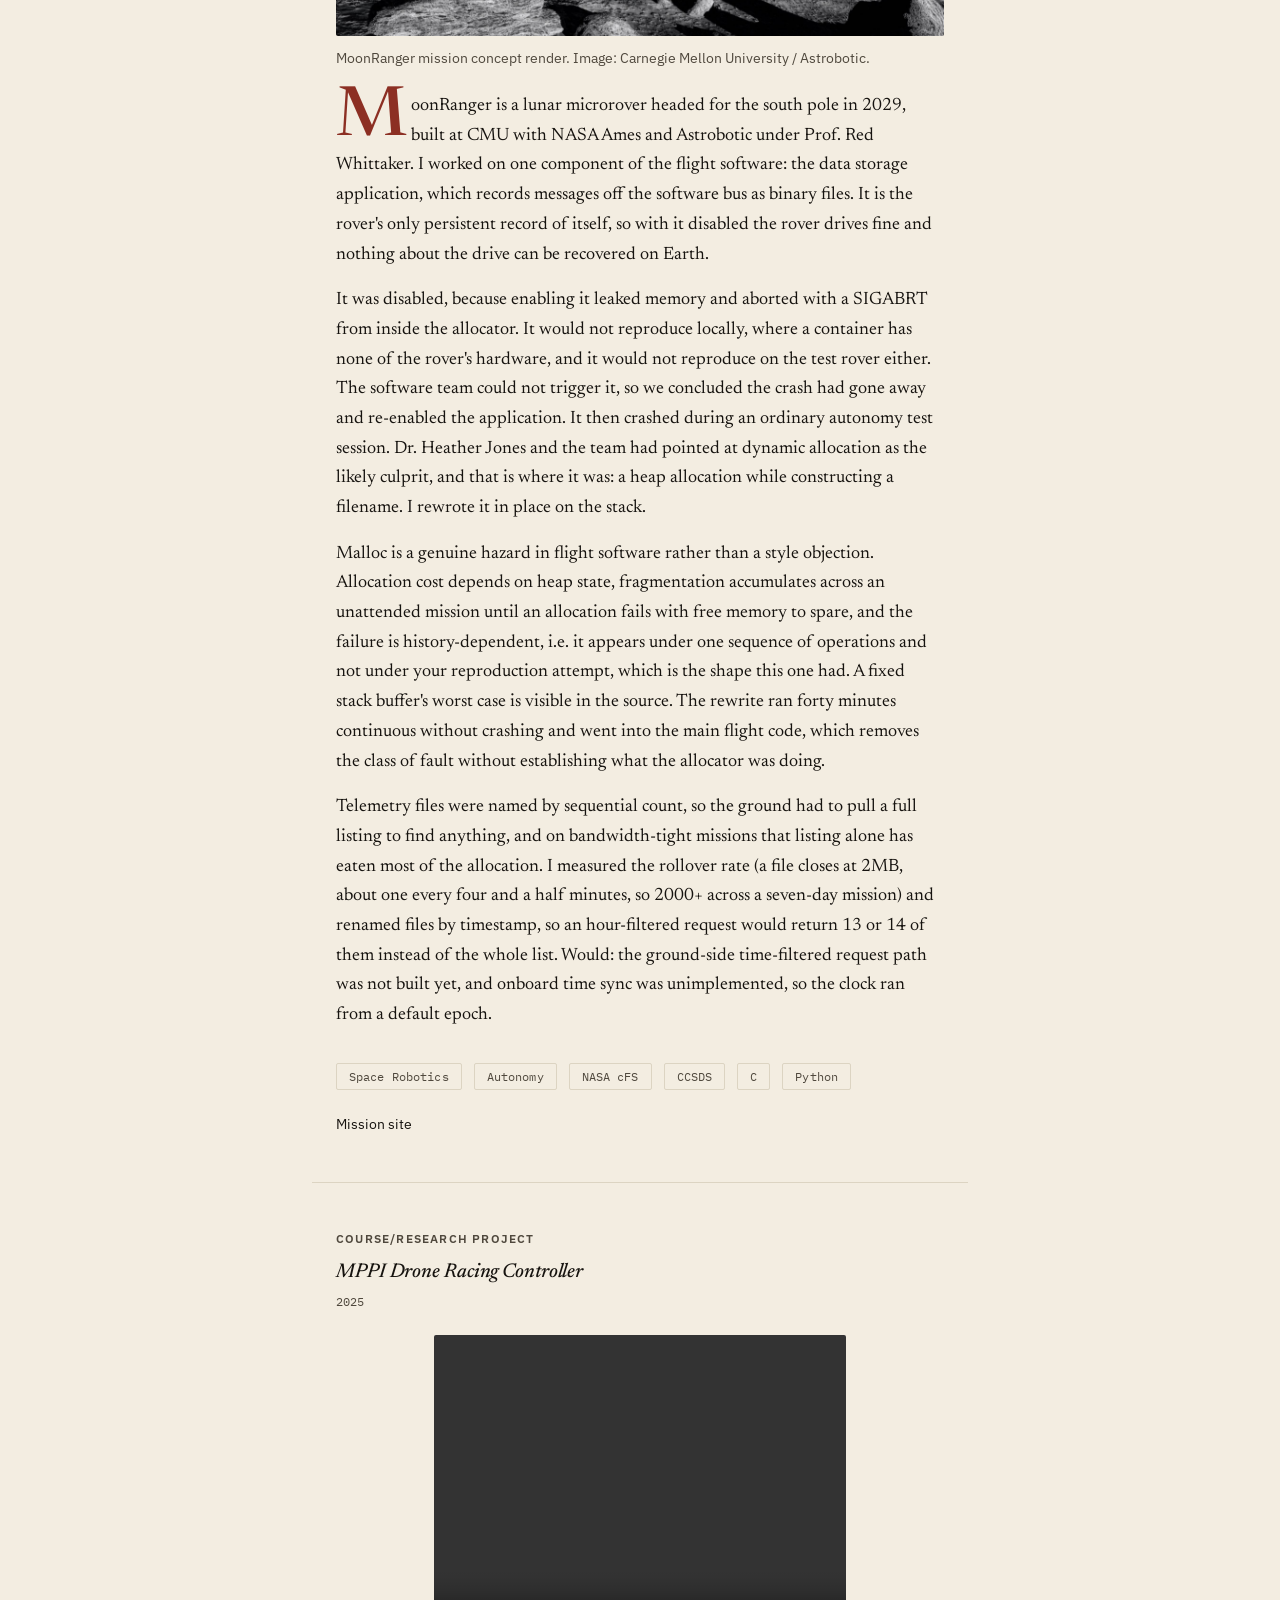
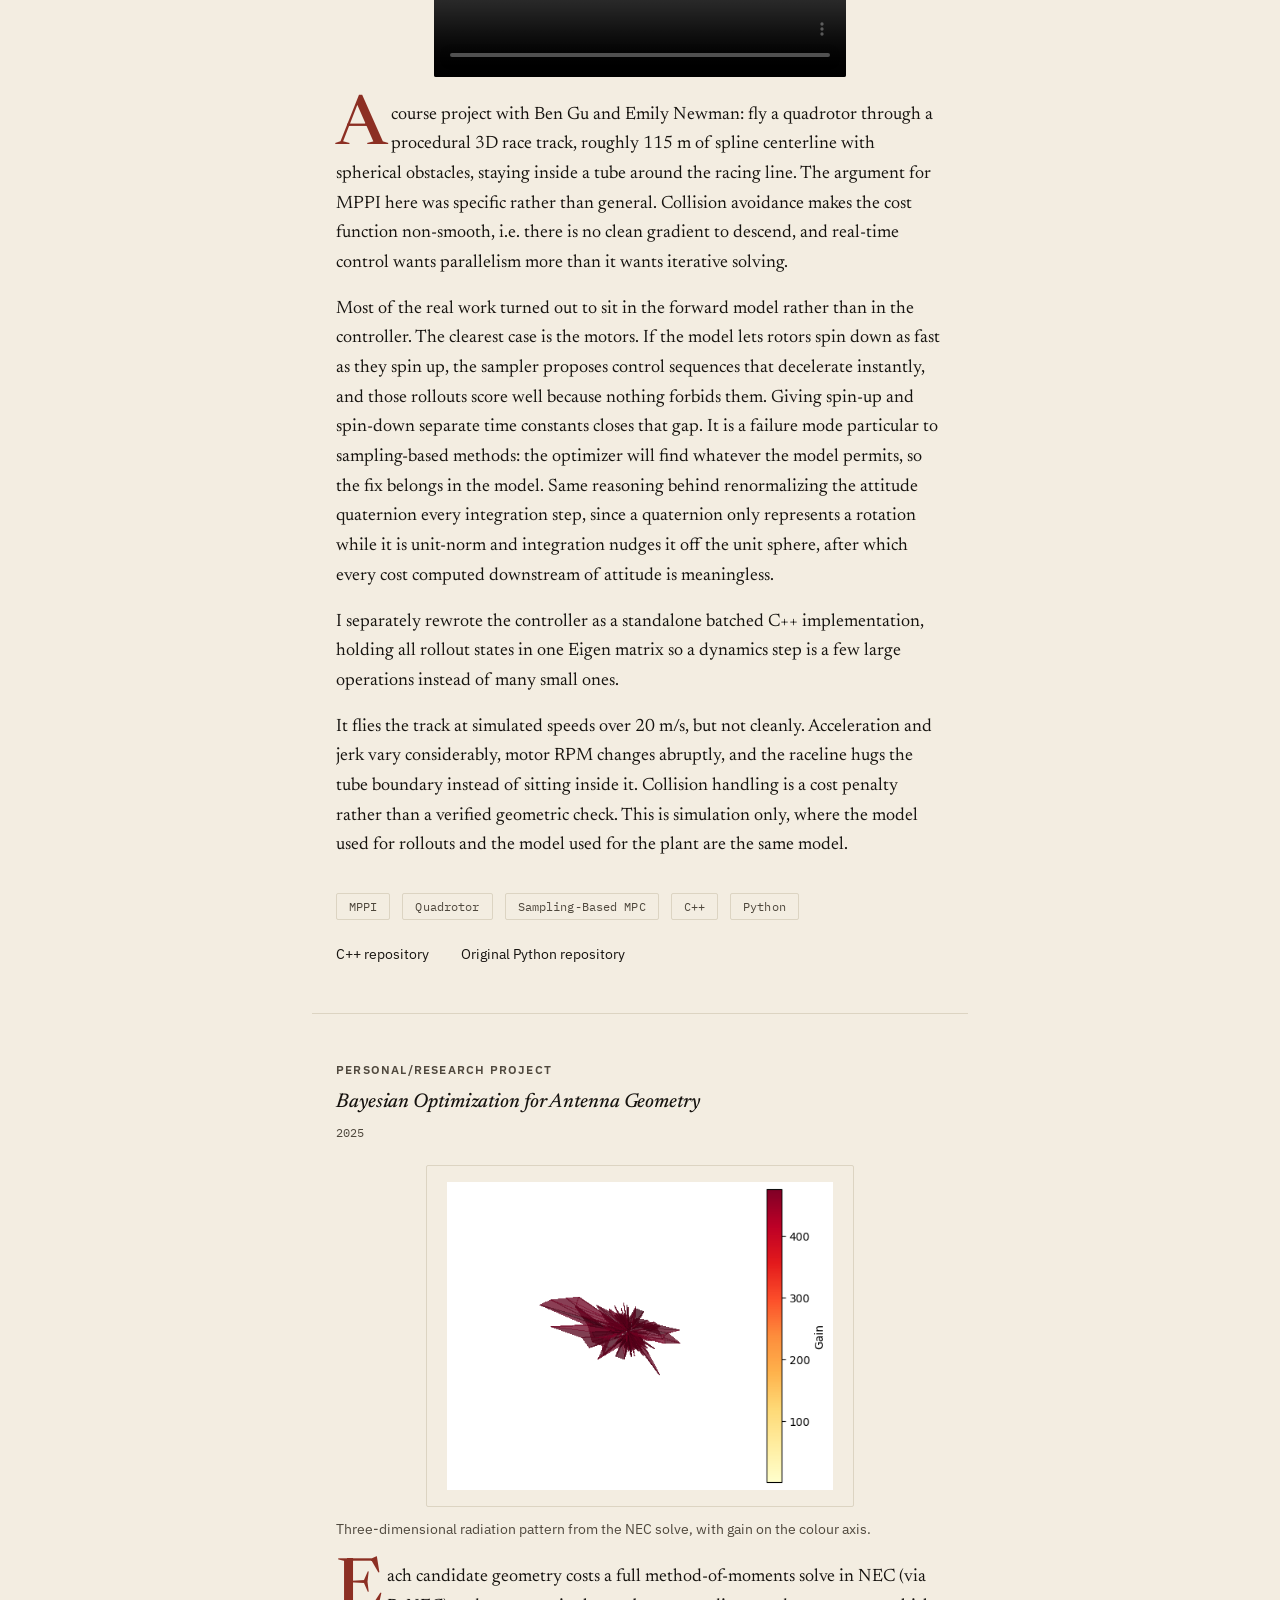
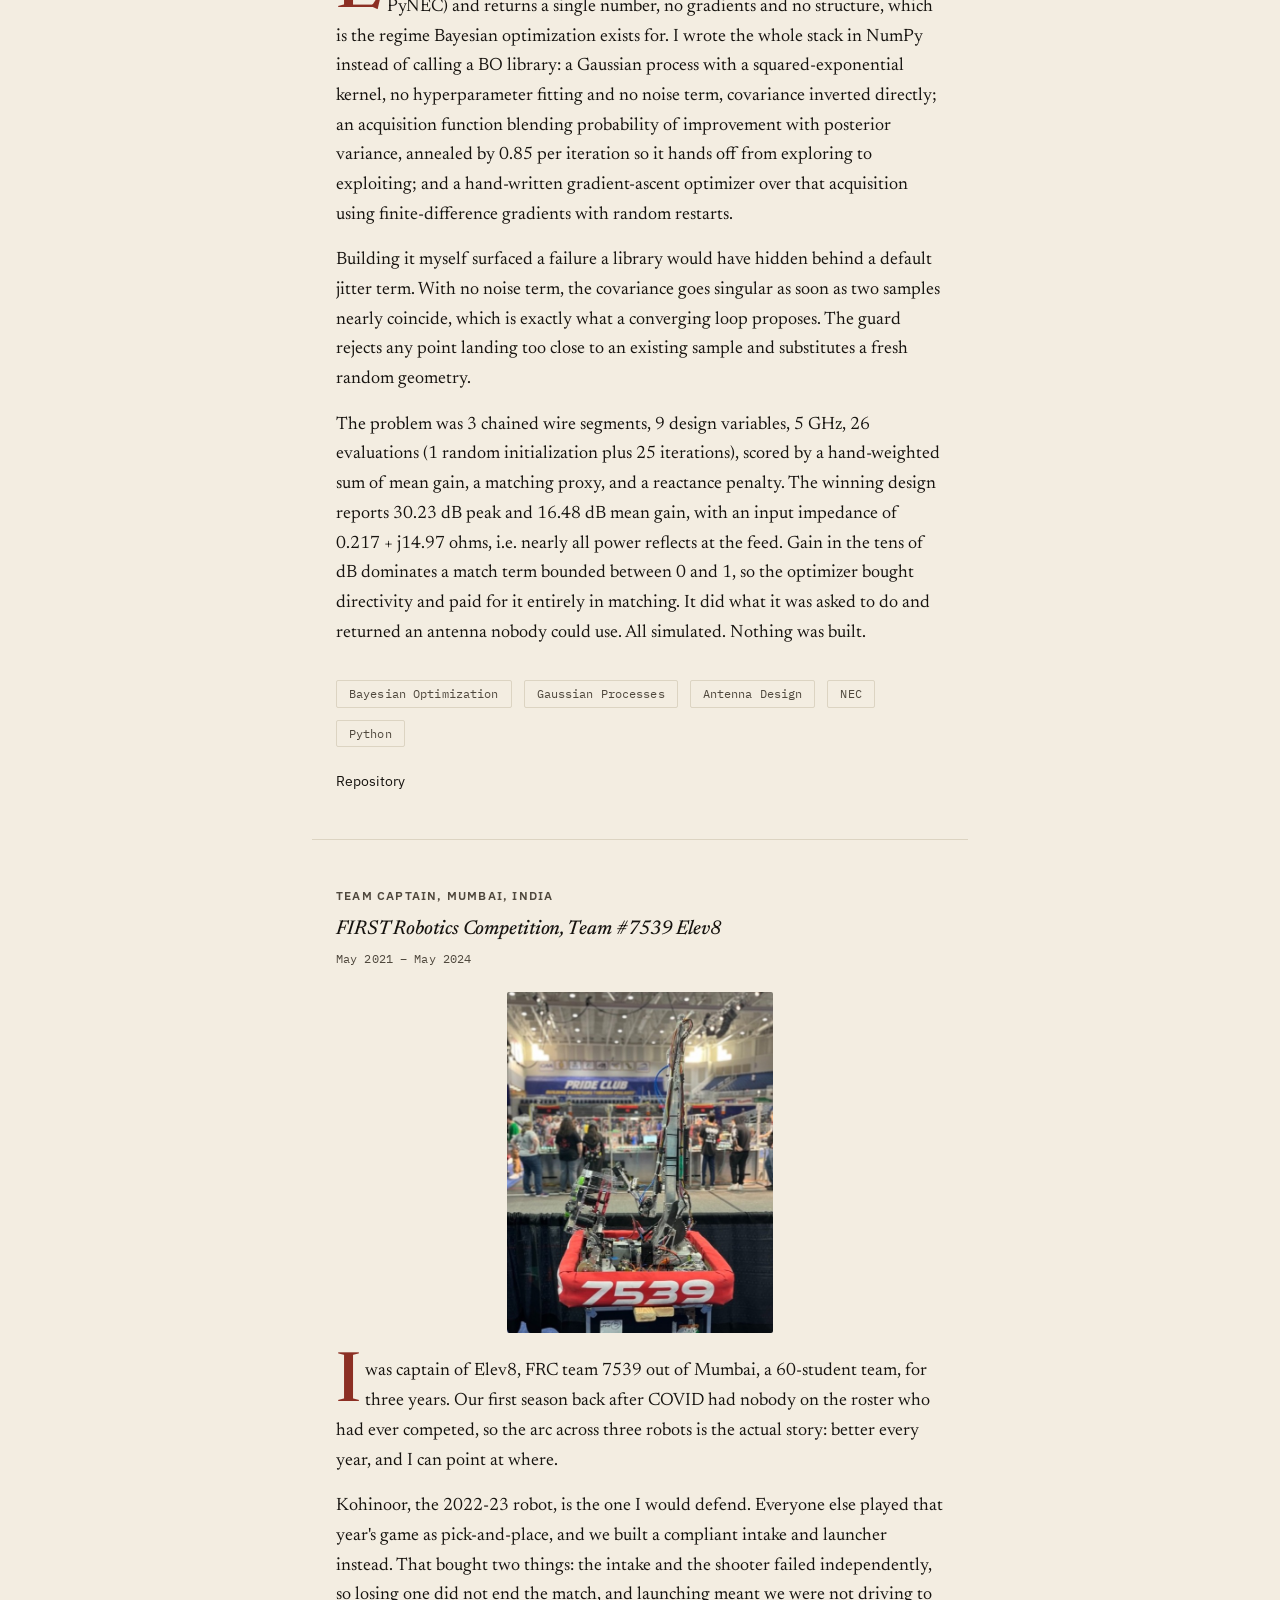
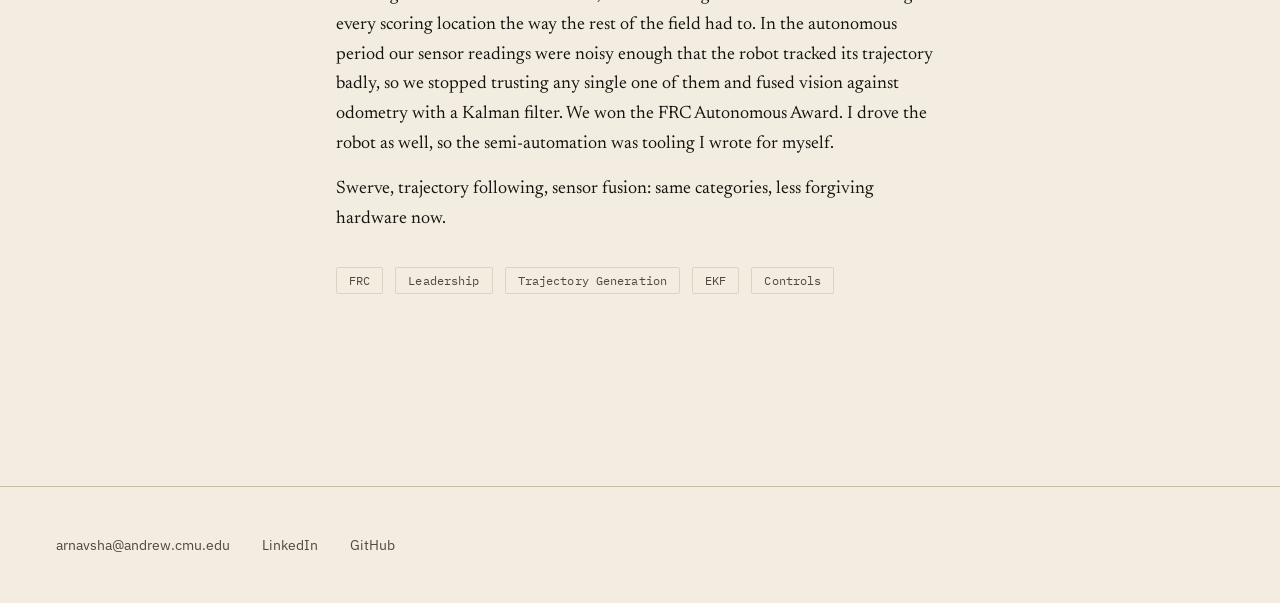
==== commit 3dcd8ab1: "Add the written signature: script wordmark and titles, drop-caps Pushes the typography toward "writt" ====
--- a/docs/projects.html
+++ b/docs/projects.html
@@ -17,7 +17,7 @@
 <link rel="apple-touch-icon" href="assets/apple-touch-icon.png">
 <link rel="preconnect" href="https://fonts.googleapis.com">
 <link rel="preconnect" href="https://fonts.gstatic.com" crossorigin>
-<link rel="stylesheet" href="https://fonts.googleapis.com/css2?family=IBM+Plex+Mono:wght@400&family=IBM+Plex+Sans:wght@400;500;600&family=Newsreader:ital,opsz,wght@0,6..72,300..600;1,6..72,300..600&display=swap">
+<link rel="stylesheet" href="https://fonts.googleapis.com/css2?family=IBM+Plex+Mono:wght@400&family=IBM+Plex+Sans:wght@400;500;600&family=Mrs+Saint+Delafield&family=Newsreader:ital,opsz,wght@0,6..72,300..600;1,6..72,300..600&display=swap">
 <link rel="stylesheet" href="style.css">
 <script src="script.js" defer></script>
 </head>
@@ -40,7 +40,7 @@
 <main id="main">
 
   <div class="wrap wrap--content page-head">
-    <h1>Projects</h1>
+    <h1 class="title-script">Projects</h1>
     <p class="deck">Robotics work, from a driverless racecar to a lunar microrover.</p>
   </div>
 
@@ -113,7 +113,7 @@
     </article>
 
     <article class="entry">
-      <span class="label entry__eyebrow">Course/research project with Sachet Korada. Arnav owned planning and execution</span>
+      <span class="label entry__eyebrow">Course/research project</span>
       <h2 class="h3 entry__title">LLM-Driven Multi-Robot Abstract Task Execution</h2>
       <span class="tag entry__when">2025</span>
 
--- a/docs/style.css
+++ b/docs/style.css
@@ -13,6 +13,9 @@
   --font-serif: "Newsreader", "Iowan Old Style", "Palatino Linotype", Palatino, Georgia, "Times New Roman", serif;
   --font-sans:  "IBM Plex Sans", -apple-system, BlinkMacSystemFont, "Segoe UI", Roboto, "Helvetica Neue", Arial, sans-serif;
   --font-mono:  "IBM Plex Mono", ui-monospace, SFMono-Regular, "SF Mono", Consolas, "Liberation Mono", monospace;
+  /* Fourth family, scoped to the home page signature only. Ends in the serif so a
+     CDN failure degrades to the name in Newsreader rather than a system cursive. */
+  --font-script: "Mrs Saint Delafield", var(--font-serif);
 
   /* Type — scale */
   --fs-display: clamp(3rem, 7vw, 4.5rem);
@@ -173,6 +176,34 @@
   letter-spacing: var(--ls-display);
 }
 
+/* Signature — the home page name, and nowhere else. A script face is the one
+   place the "written by a person" feeling is literal rather than evoked: this is
+   a signature. Scoped to a single word on a single page, the way mono is scoped
+   to metadata, so it never becomes decoration. Font loaded on index.html only.
+   Runs large because script faces carry most of their em in flourish, so they
+   read small against a roman face at the same nominal size. Falls back to the
+   serif if the CDN face fails, which degrades to the name in Newsreader, on brand. */
+.signature {
+  font-family: var(--font-script);
+  font-weight: 400;
+  font-size: clamp(4rem, 11vw, 7rem);
+  line-height: 1;
+  letter-spacing: 0;
+  padding-left: 0.06em;   /* keep the entry flourish off the column edge */
+}
+
+/* Page title in the script hand. Sized between the ordinary h1 and the hero
+   signature: bigger than a plain heading so the script has room to read, but well
+   short of the home name, which stays the largest mark on the site. */
+.title-script {
+  font-family: var(--font-script);
+  font-weight: 400;
+  font-size: clamp(2.75rem, 6vw, 4rem);
+  letter-spacing: 0;
+  line-height: 1.1;
+  padding-left: 0.06em;
+}
+
 h1, .h1 {
   font-family: var(--font-serif);
   font-size: var(--fs-h1);
@@ -209,6 +240,9 @@
   margin-top: var(--sp-5);
   padding-top: var(--sp-5);
   position: relative;
+  /* Balance the lines so a single word (e.g. "Minor.") cannot orphan onto its own
+     line. Distributes words evenly across the wrap instead of filling greedily. */
+  text-wrap: balance;
 }
 
 .deck::before {
@@ -225,6 +259,37 @@
   max-width: var(--measure-prose);
 }
 
+/* Drop-cap — one per page, opening the landing body and a story. The literary
+   threshold mark, and the accent's fourth role (see §2): oxblood marks the entry
+   into a piece of prose, the way the deck rule marks the entry under a title.
+   Applied by class, never automatically, so it only lands where the opening
+   paragraph is long enough to wrap around the floated letter. A short opening
+   line (e.g. a dateline) would orphan the cap, so those pages do not get one.
+   ::first-letter is presentation only; it changes no text and screen readers read
+   the word normally, which keeps a verbatim story artifact verbatim. */
+.dropcap::first-letter,
+.entry__body > p:first-of-type::first-letter {
+  font-family: var(--font-serif);
+  font-weight: 500;
+  float: left;
+  font-size: 3.8em;
+  line-height: 0.78;
+  padding-right: 0.06em;
+  margin-top: 0.02em;
+  color: var(--accent);
+}
+
+/* An author-directed styling of one story's opening line: the dateline that
+   opens "What About Bob" is set italic. Presentation only, the text is verbatim. */
+.story__opening-line { font-style: italic; }
+
+/* Emphasis inside the home identity line. Newsreader italic tops out at 600 in the
+   loaded range, which reads as bold against the deck's 300. Inherits the deck's
+   italic. The accent variant marks "Robotics Major" oxblood, a deliberate one-off
+   on the one line that names who he is (see §2). */
+.deck-em { font-weight: 600; }
+.deck-em--accent { color: var(--accent); }
+
 .prose p + p { margin-top: var(--sp-4); }
 
 .prose em, .prose i { font-style: italic; }
@@ -341,14 +406,15 @@
 }
 
 .wordmark {
-  font-family: var(--font-serif);
-  font-size: var(--fs-h3);
-  font-weight: 500;
-  letter-spacing: var(--ls-h3);
+  font-family: var(--font-script);   /* the signature, repeated as the site's identity mark */
+  font-size: 1.75rem;                /* script runs small; sized up from --fs-h3 to stay legible */
+  font-weight: 400;
+  letter-spacing: 0;
   line-height: 1;
   color: var(--ink);
   text-decoration: none;
 }
+.wordmark:hover, .wordmark:focus-visible { color: var(--accent); }
 
 .wordmark:hover, .wordmark:focus-visible { color: var(--accent); }
 
@@ -456,7 +522,14 @@
   margin-bottom: var(--sp-3);
 }
 
-.entry__title { margin-bottom: var(--sp-2); }
+/* Project titles set in Newsreader italic: the "written by an editor" treatment
+   (swatch direction B). Italic reads lighter than roman, so weight eases to 500
+   to keep 20px titles from going heavy. */
+.entry__title {
+  margin-bottom: var(--sp-2);
+  font-style: italic;
+  font-weight: 500;
+}
 
 .entry__title a {
   color: var(--ink);
@@ -714,7 +787,13 @@
 
 .piece:last-child { padding-bottom: 0; }
 
-.piece__title { margin-bottom: var(--sp-2); }
+/* Writing-index titles, same italic treatment (direction B). Story and piece
+   titles in italic is also the standard publishing convention for titles of works. */
+.piece__title {
+  margin-bottom: var(--sp-2);
+  font-style: italic;
+  font-weight: 500;
+}
 
 .piece__title a {
   color: var(--ink);
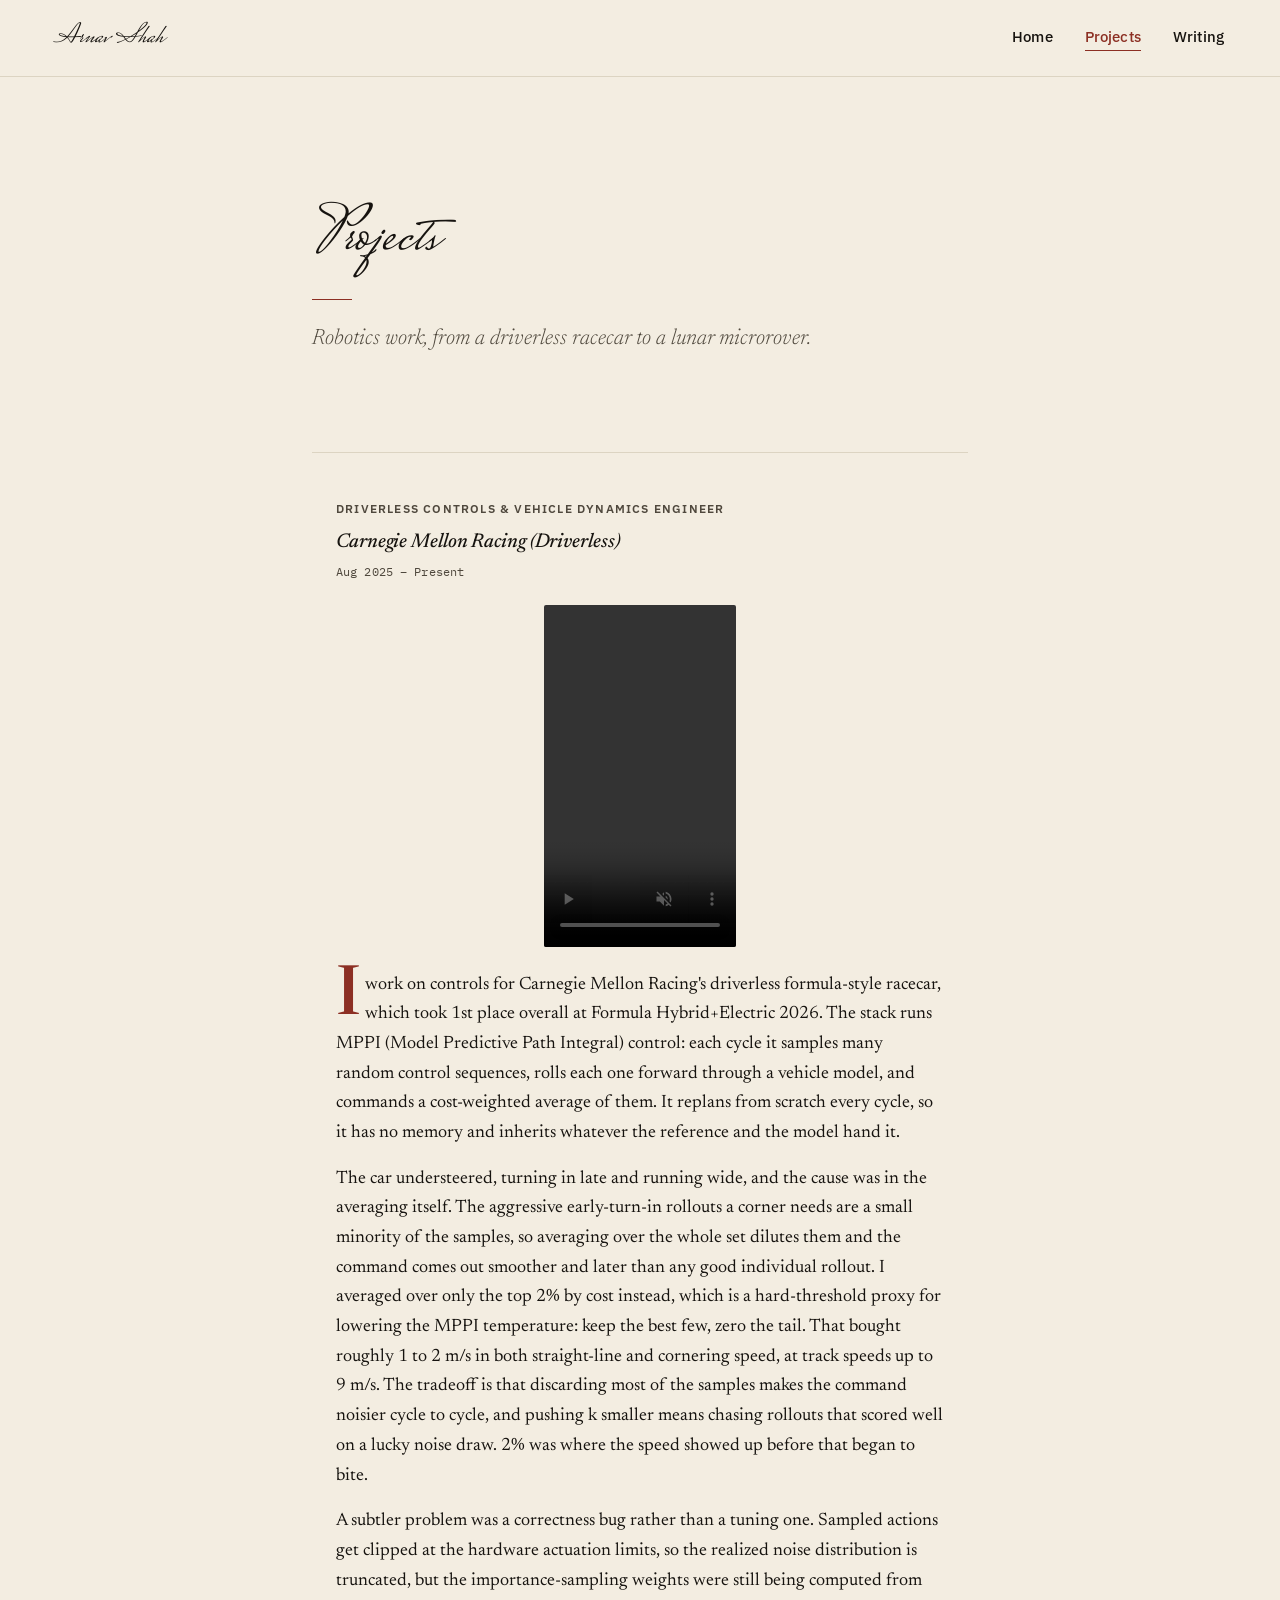
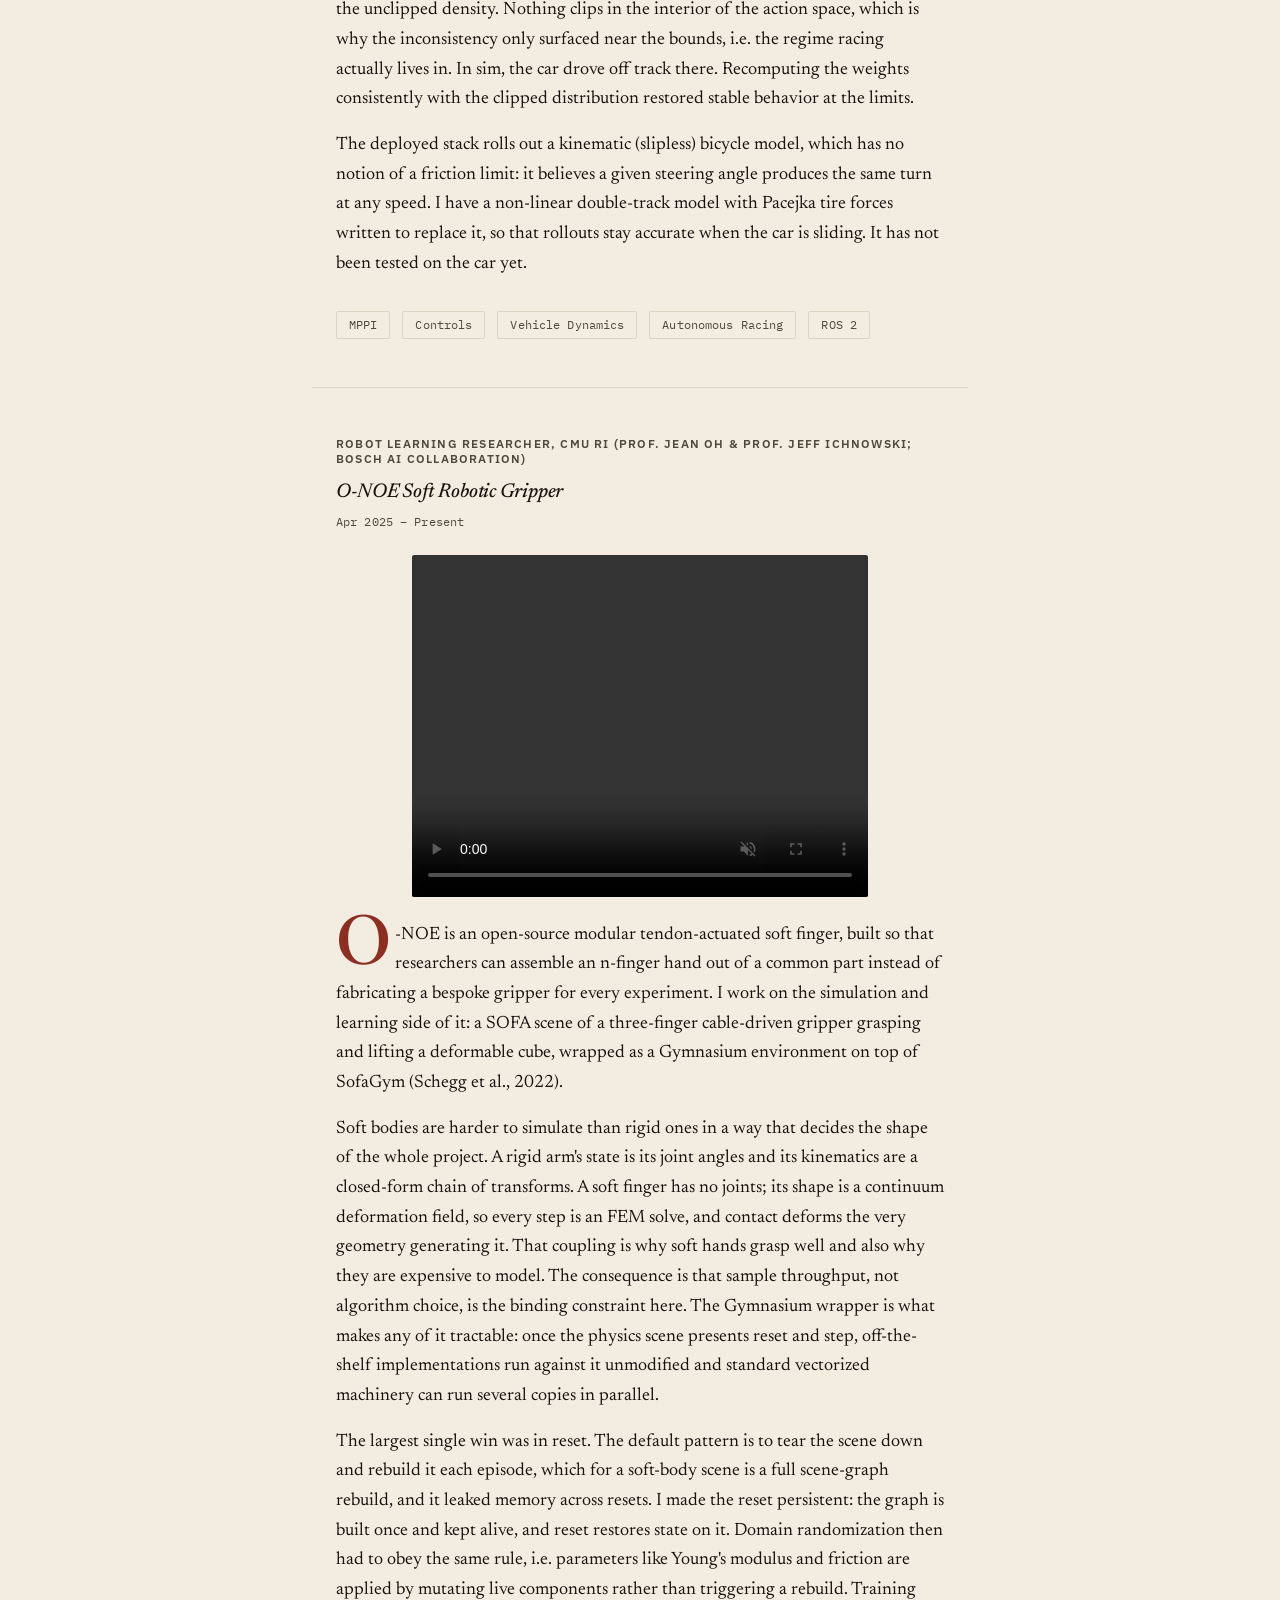
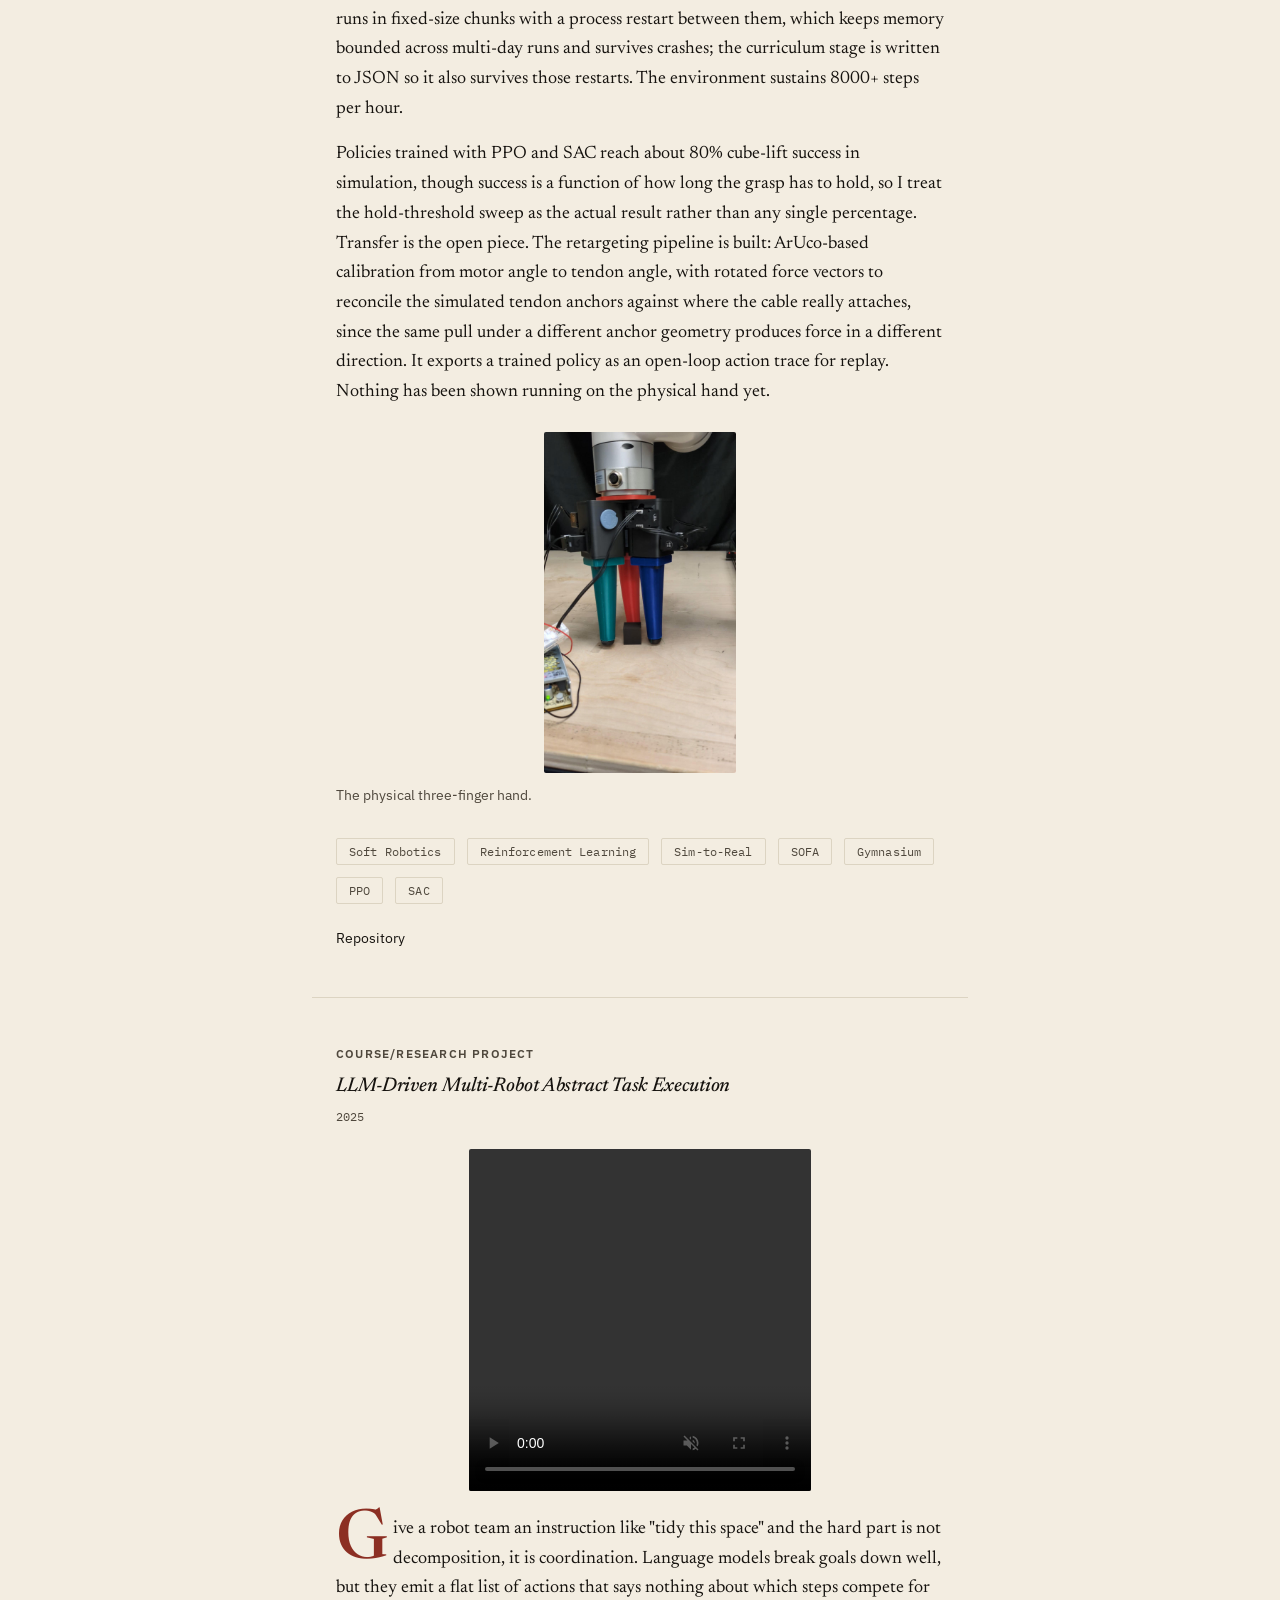
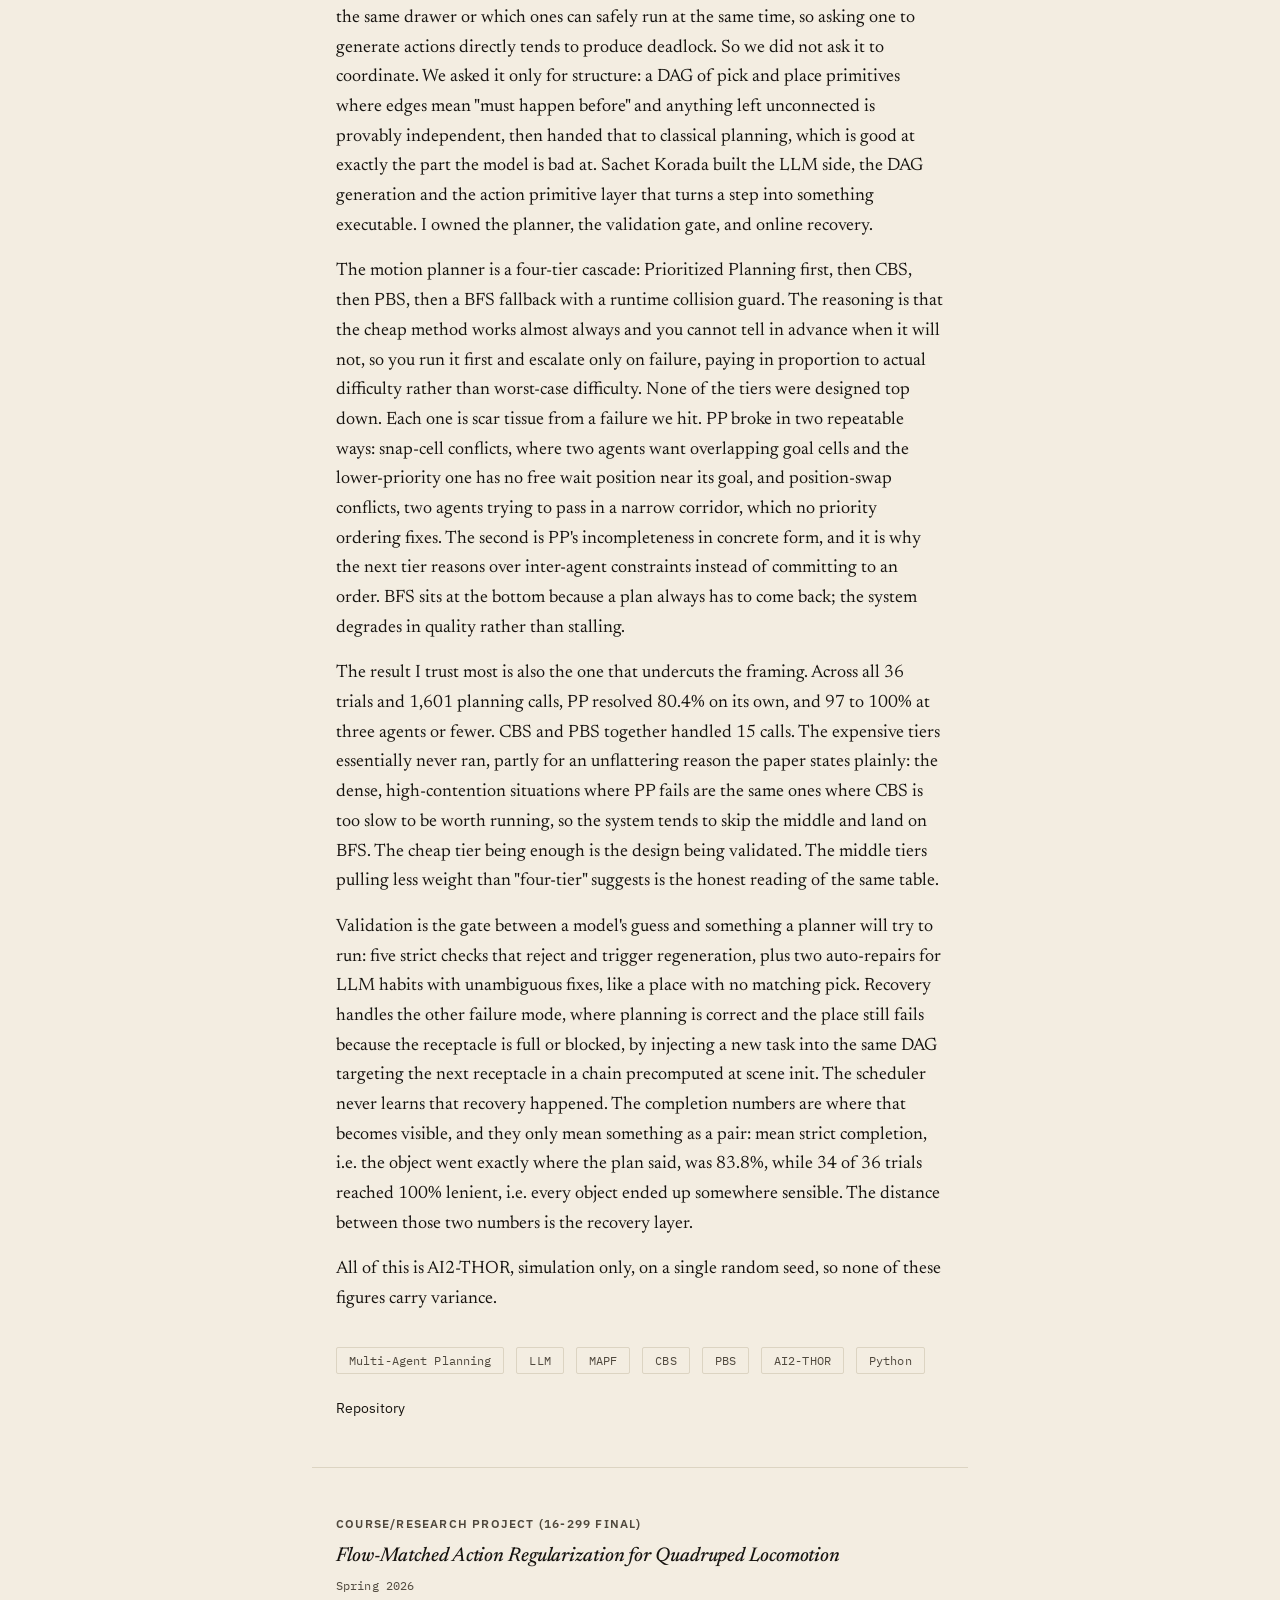
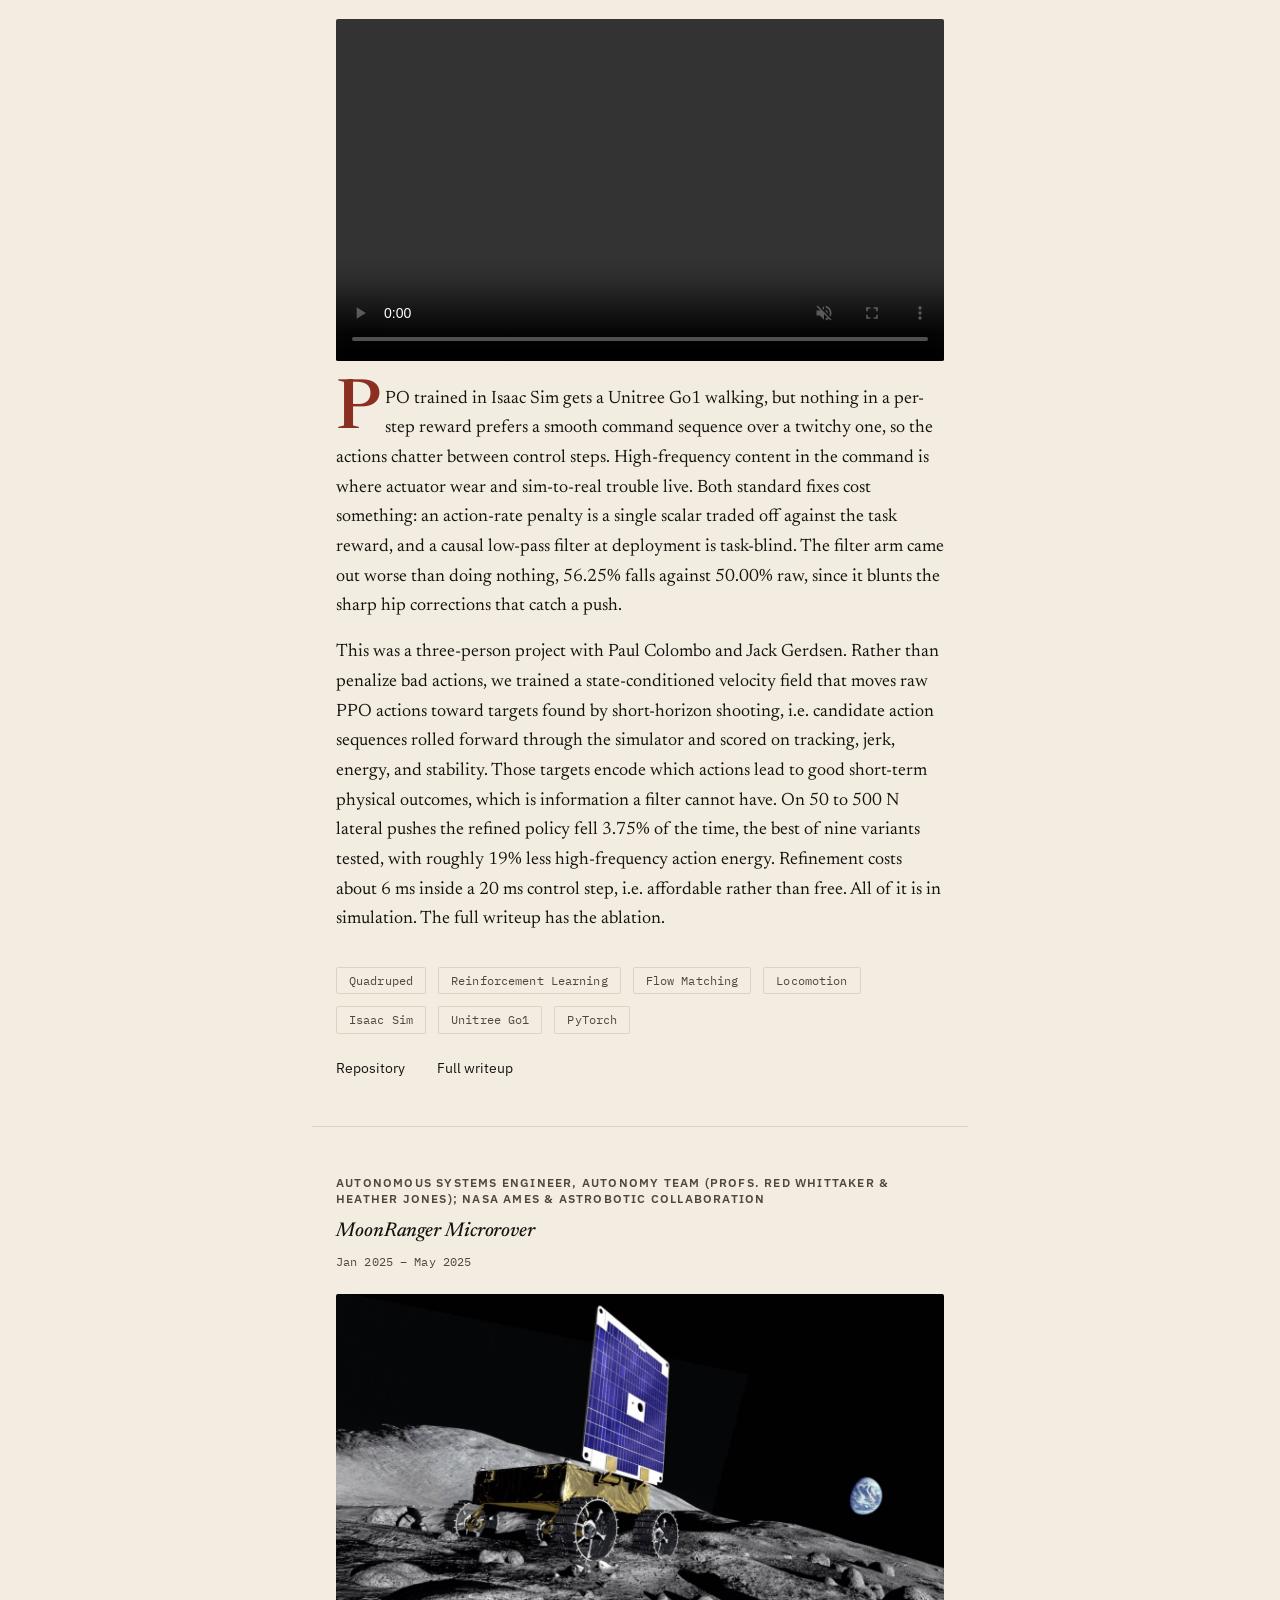
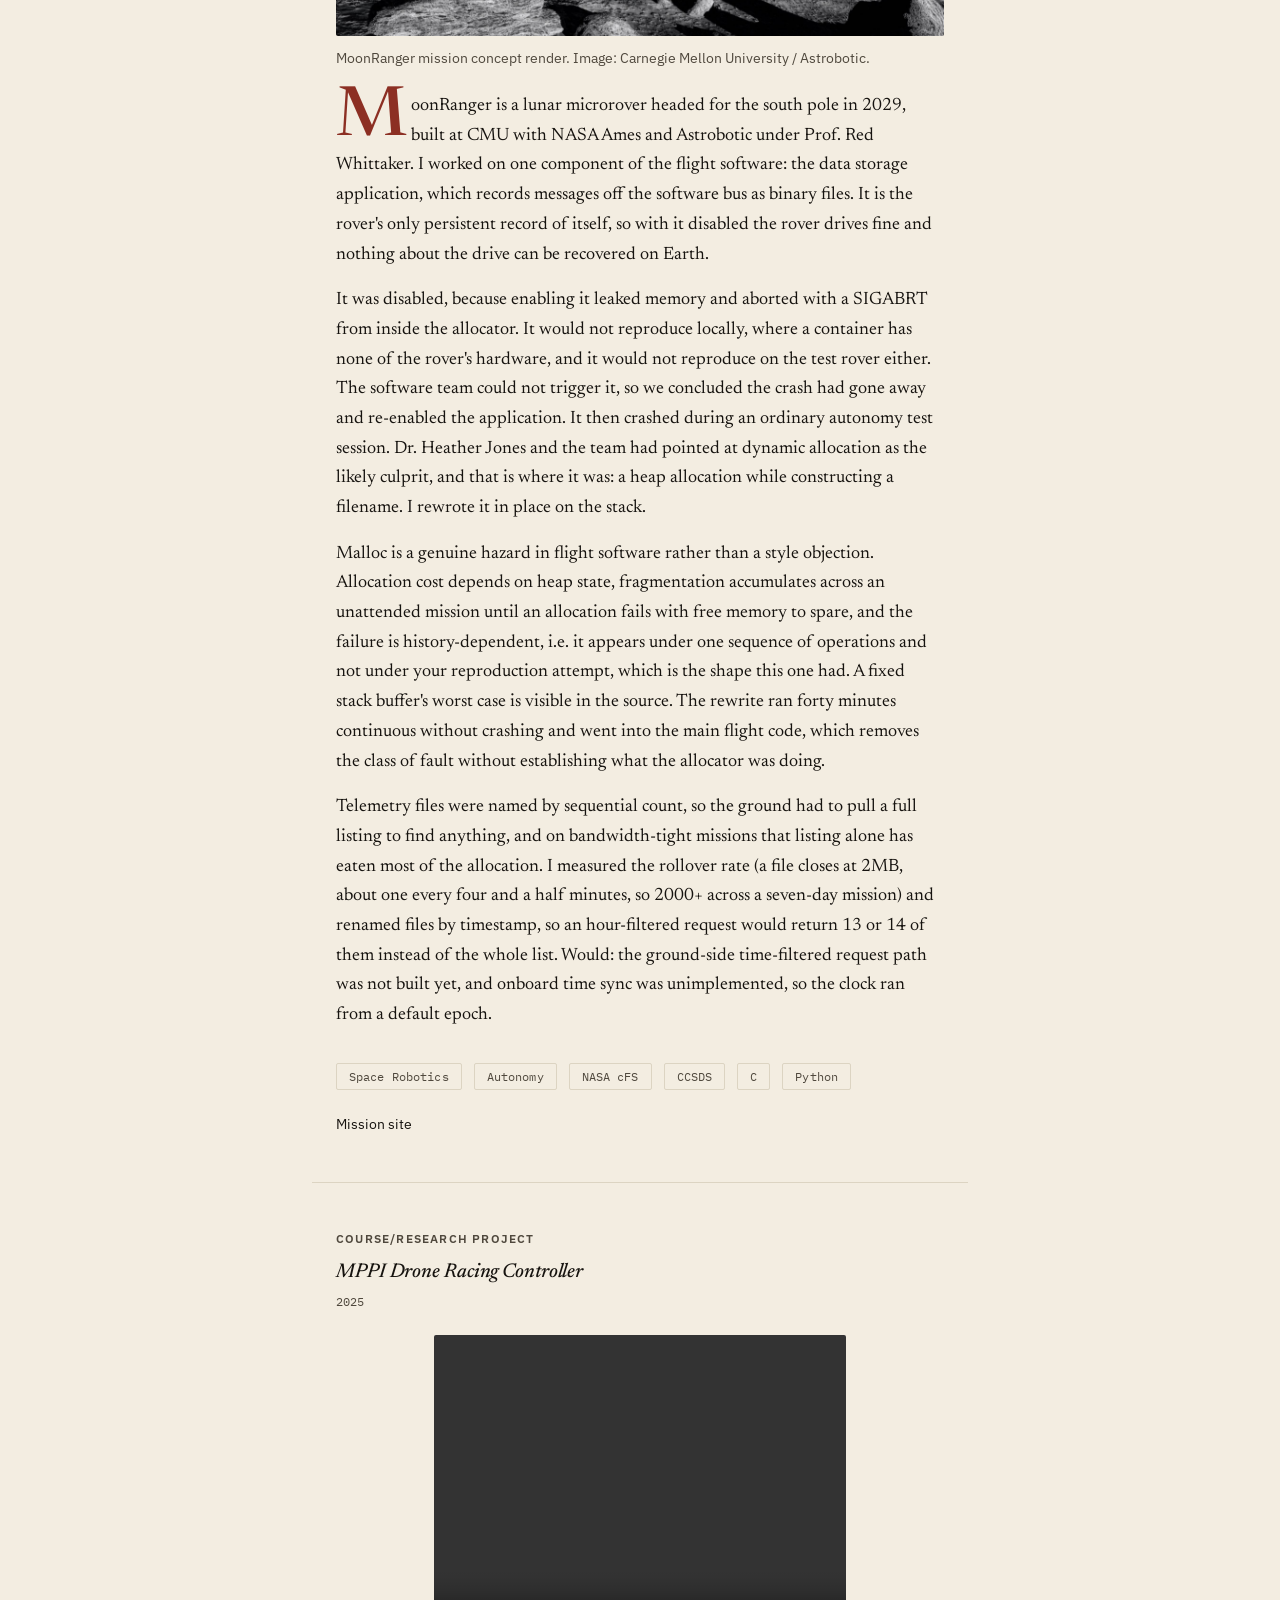
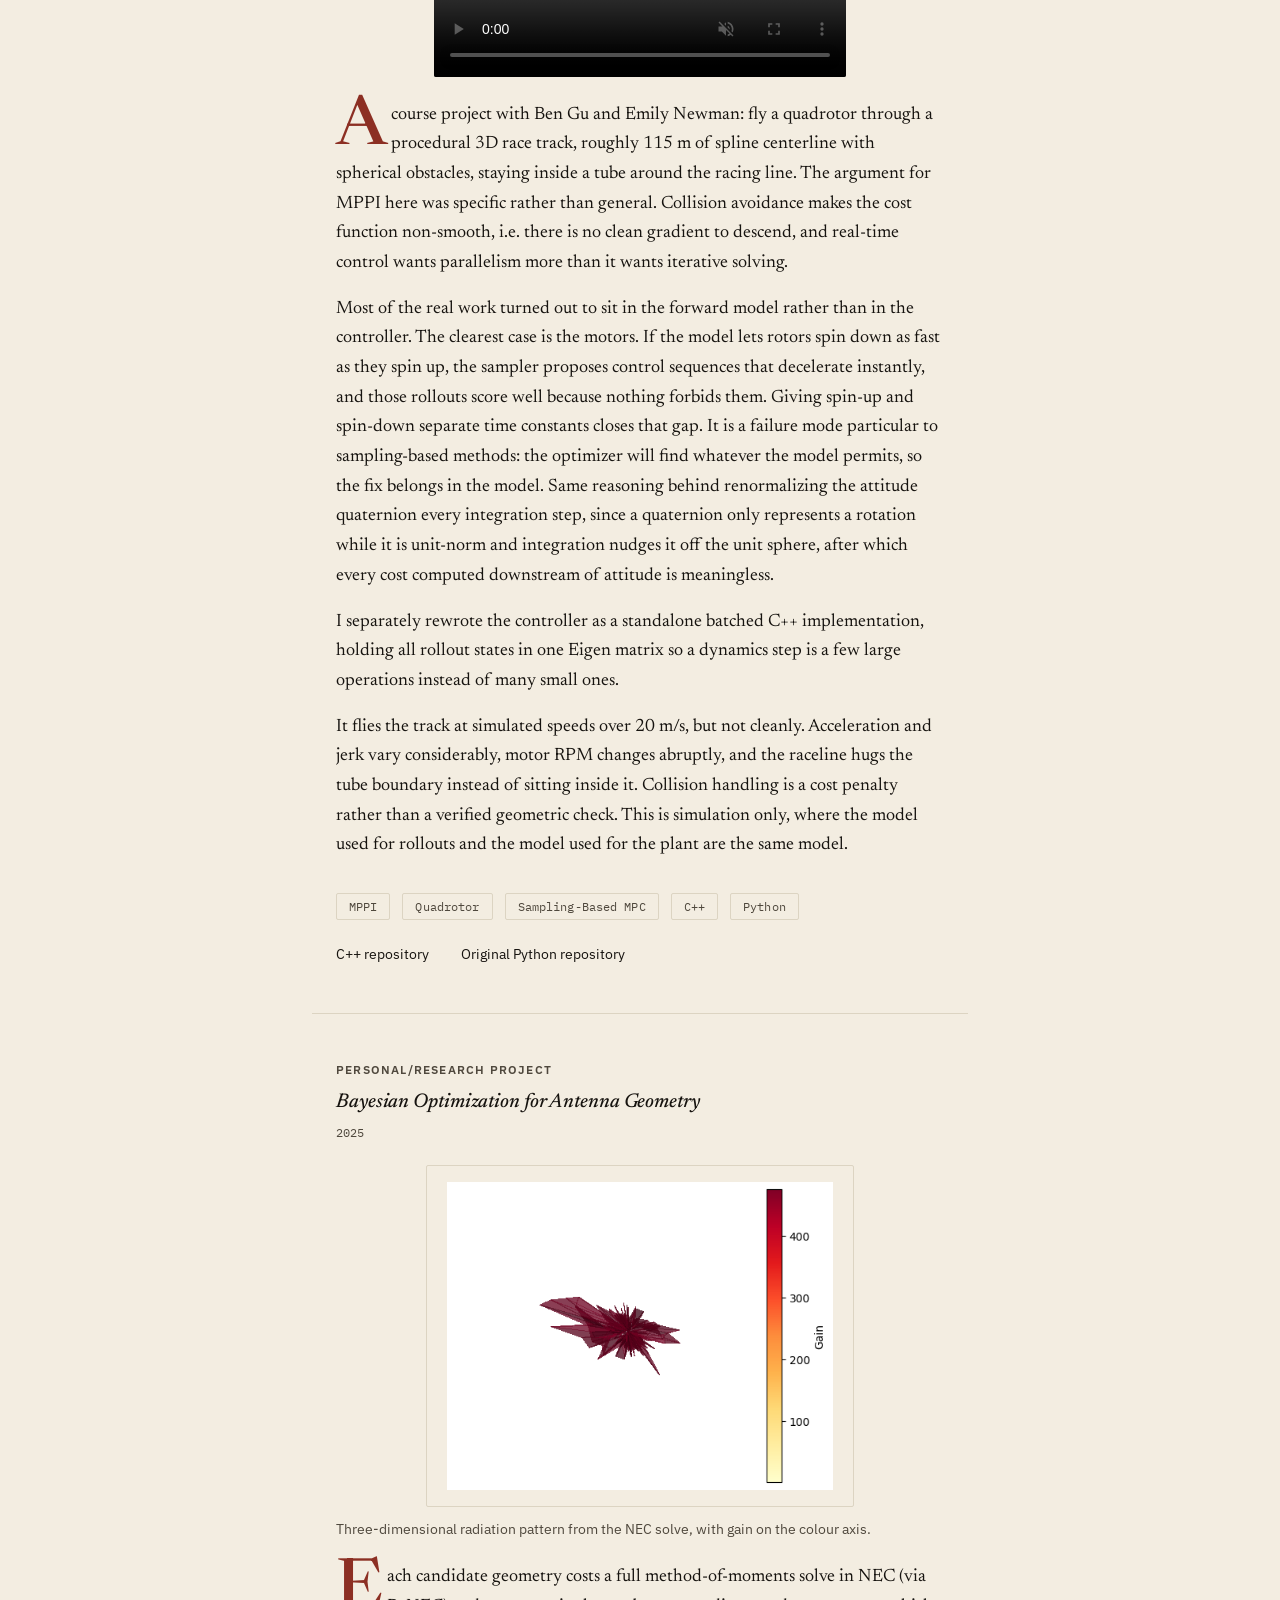
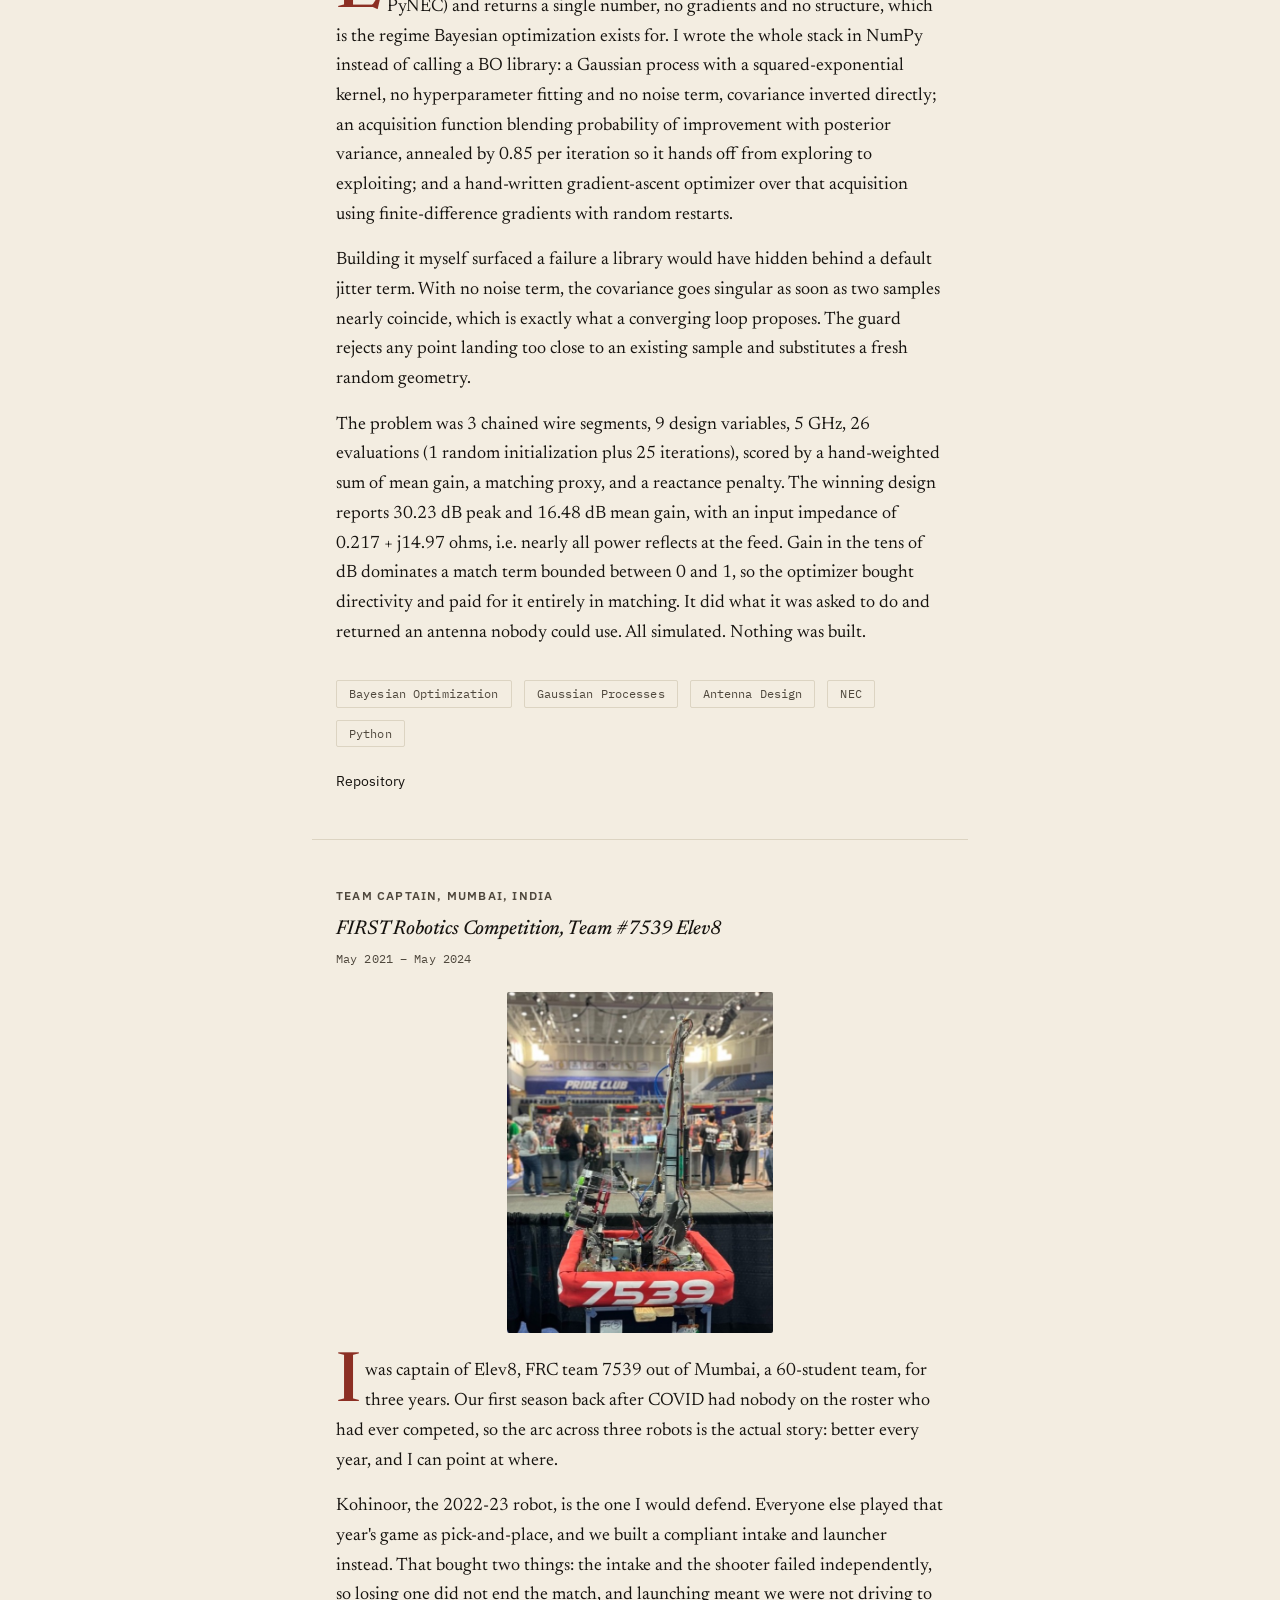
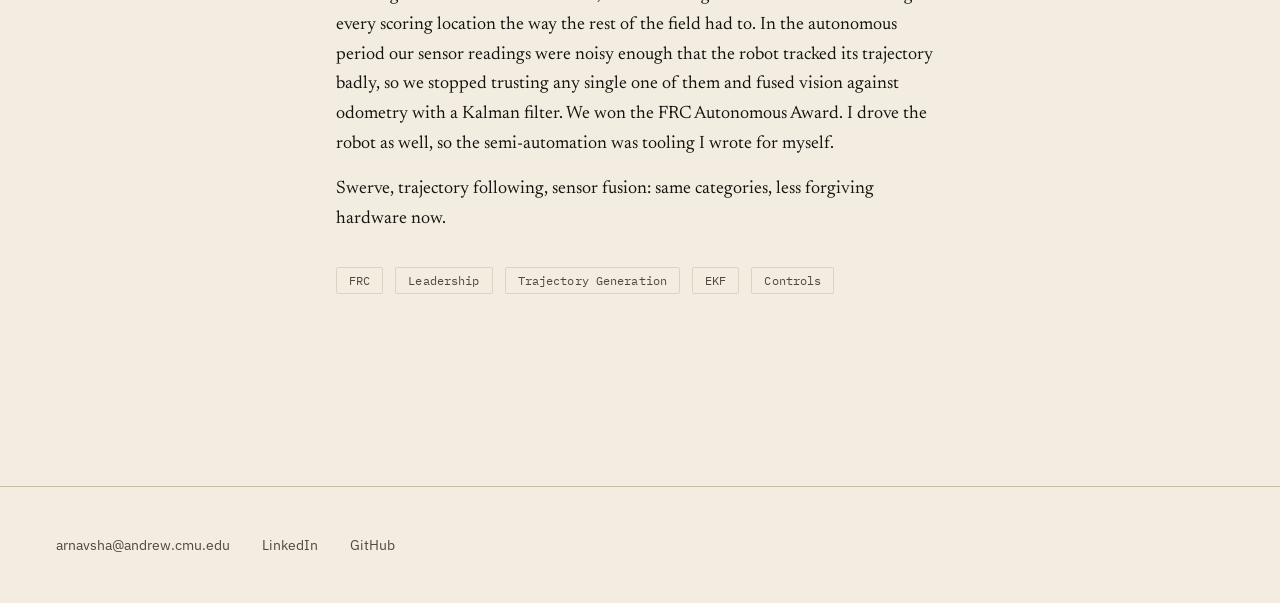
==== commit 72515b6c: "Remove the resume from the website Per Arnav's request. Removed the resume.html page, the Resume nav" ====
--- a/docs/projects.html
+++ b/docs/projects.html
@@ -32,7 +32,6 @@
       <a href="index.html">Home</a>
       <a href="projects.html" aria-current="page">Projects</a>
       <a href="writing.html">Writing</a>
-      <a href="resume.html">Resume</a>
     </nav>
   </div>
 </header>
--- a/docs/style.css
+++ b/docs/style.css
@@ -730,50 +730,6 @@
 
 .site-footer .is-missing { color: var(--ink-faint); }
 
-/* --------------------------------------------------------------------------
-   11. Resume viewer (§7) — defined here so the shared sheet serves every page
-   -------------------------------------------------------------------------- */
-
-.resume-download {
-  display: block;
-  text-align: right;
-  margin-bottom: var(--sp-4);
-  font-family: var(--font-sans);
-  font-size: var(--fs-meta);
-  color: var(--accent);
-  text-decoration: none;
-}
-
-.resume-download:hover, .resume-download:focus-visible {
-  color: var(--accent-hover);
-  text-decoration: underline;
-  text-decoration-thickness: 1px;
-  text-underline-offset: 0.18em;
-}
-
-.resume-frame {
-  border: var(--hairline);
-  background: var(--paper-sunk);
-  padding: var(--sp-4);
-}
-
-.resume-frame object,
-.resume-frame iframe {
-  display: block;
-  width: 100%;
-  min-height: 85vh;
-  border: 0;
-}
-
-.resume-fallback { display: none; }
-
-/* PDF embeds are unreliable under 768px: collapse to a download link (§7, §8) */
-@media (max-width: 47.999rem) {
-  .resume-frame { display: none; }
-  /* the download link belongs TO the hidden viewer; the fallback carries its own */
-  .resume-download { display: none; }
-  .resume-fallback { display: block; }
-}
 
 /* --------------------------------------------------------------------------
    12. Writing page (§7) — more air than projects, no mono anywhere
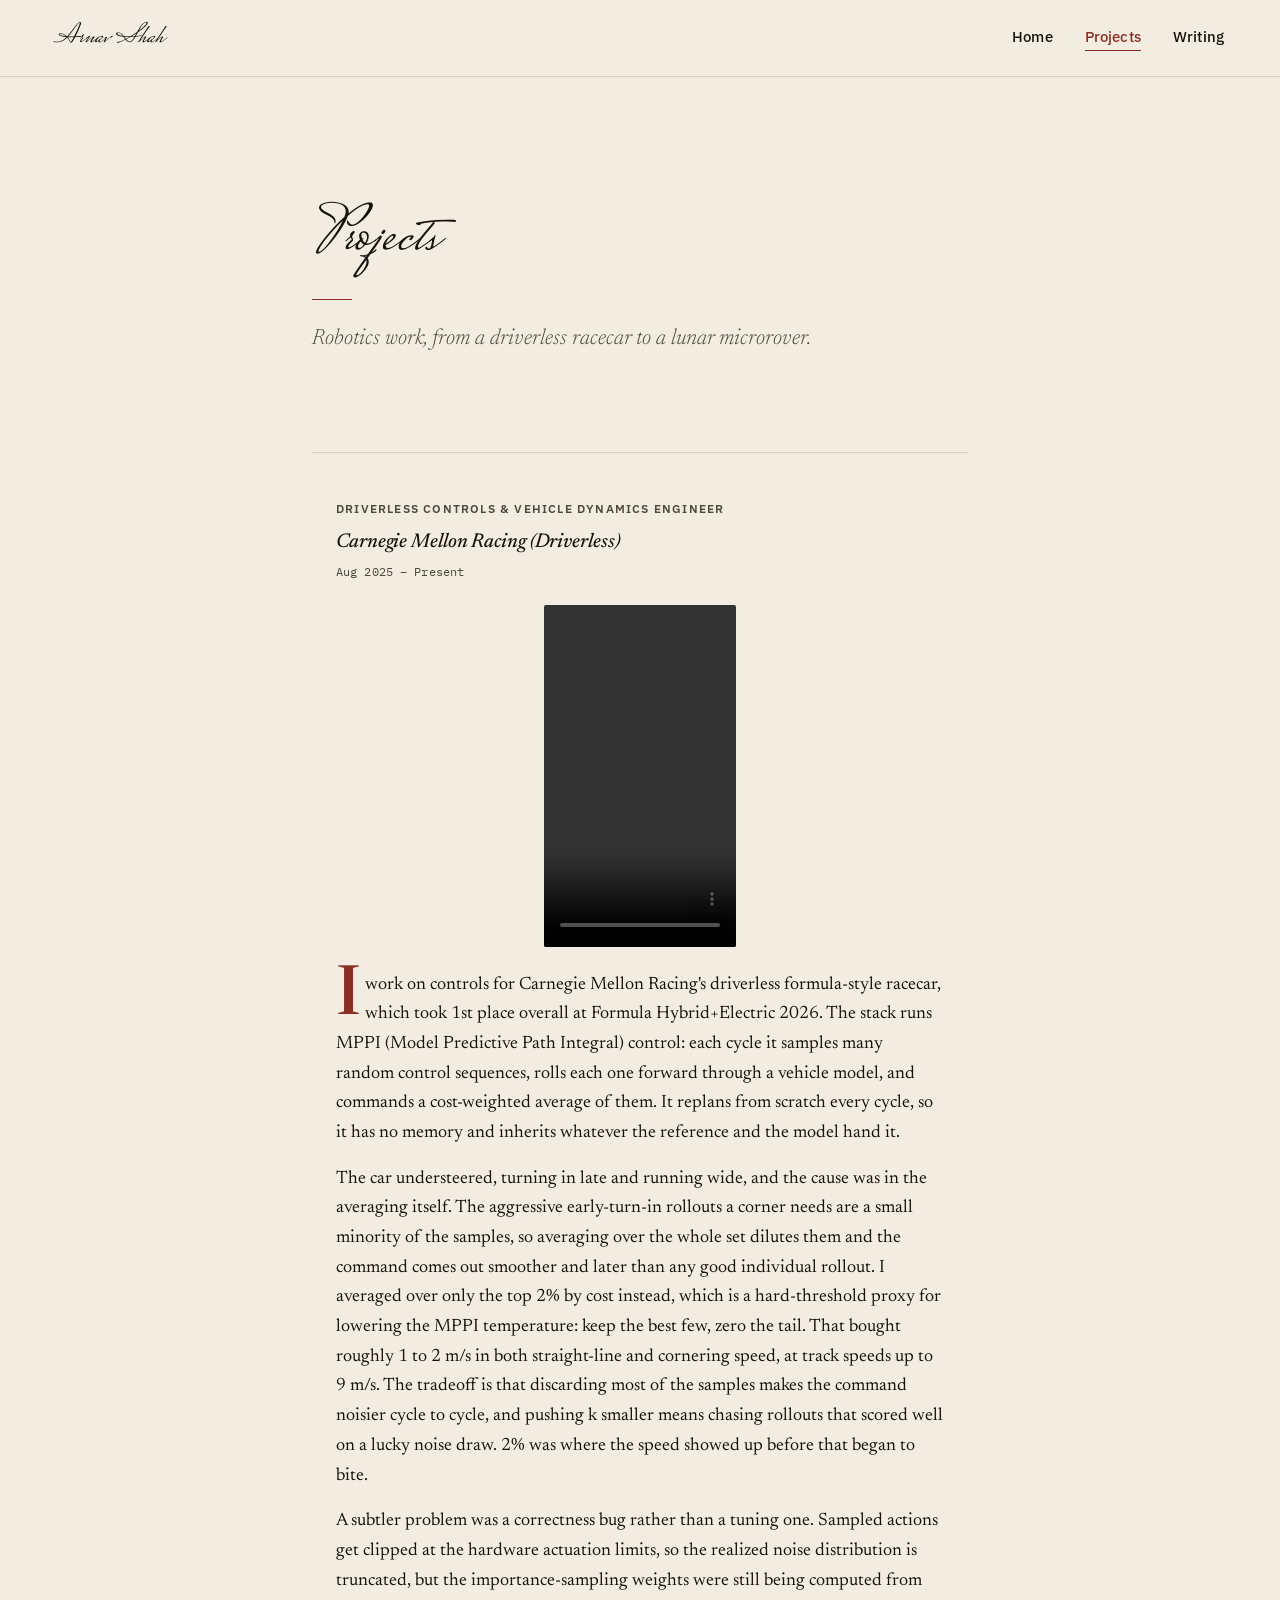
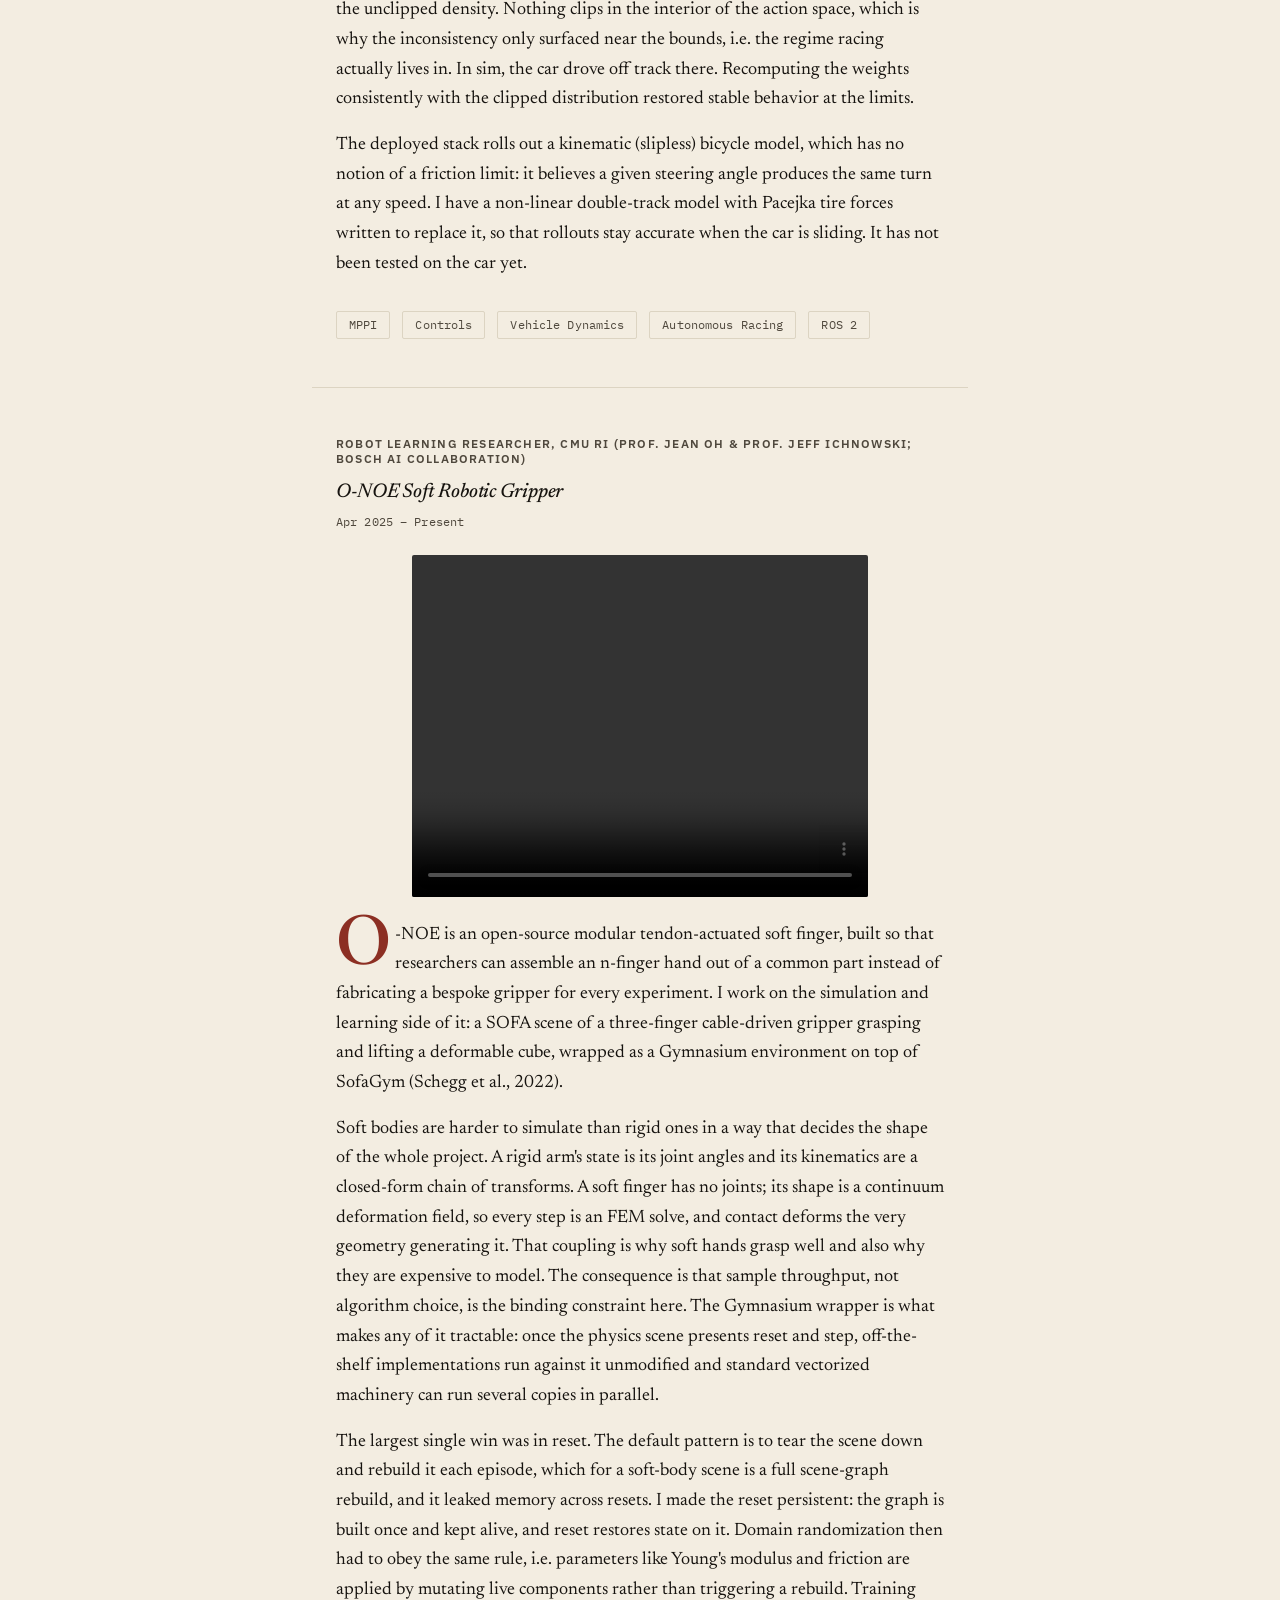
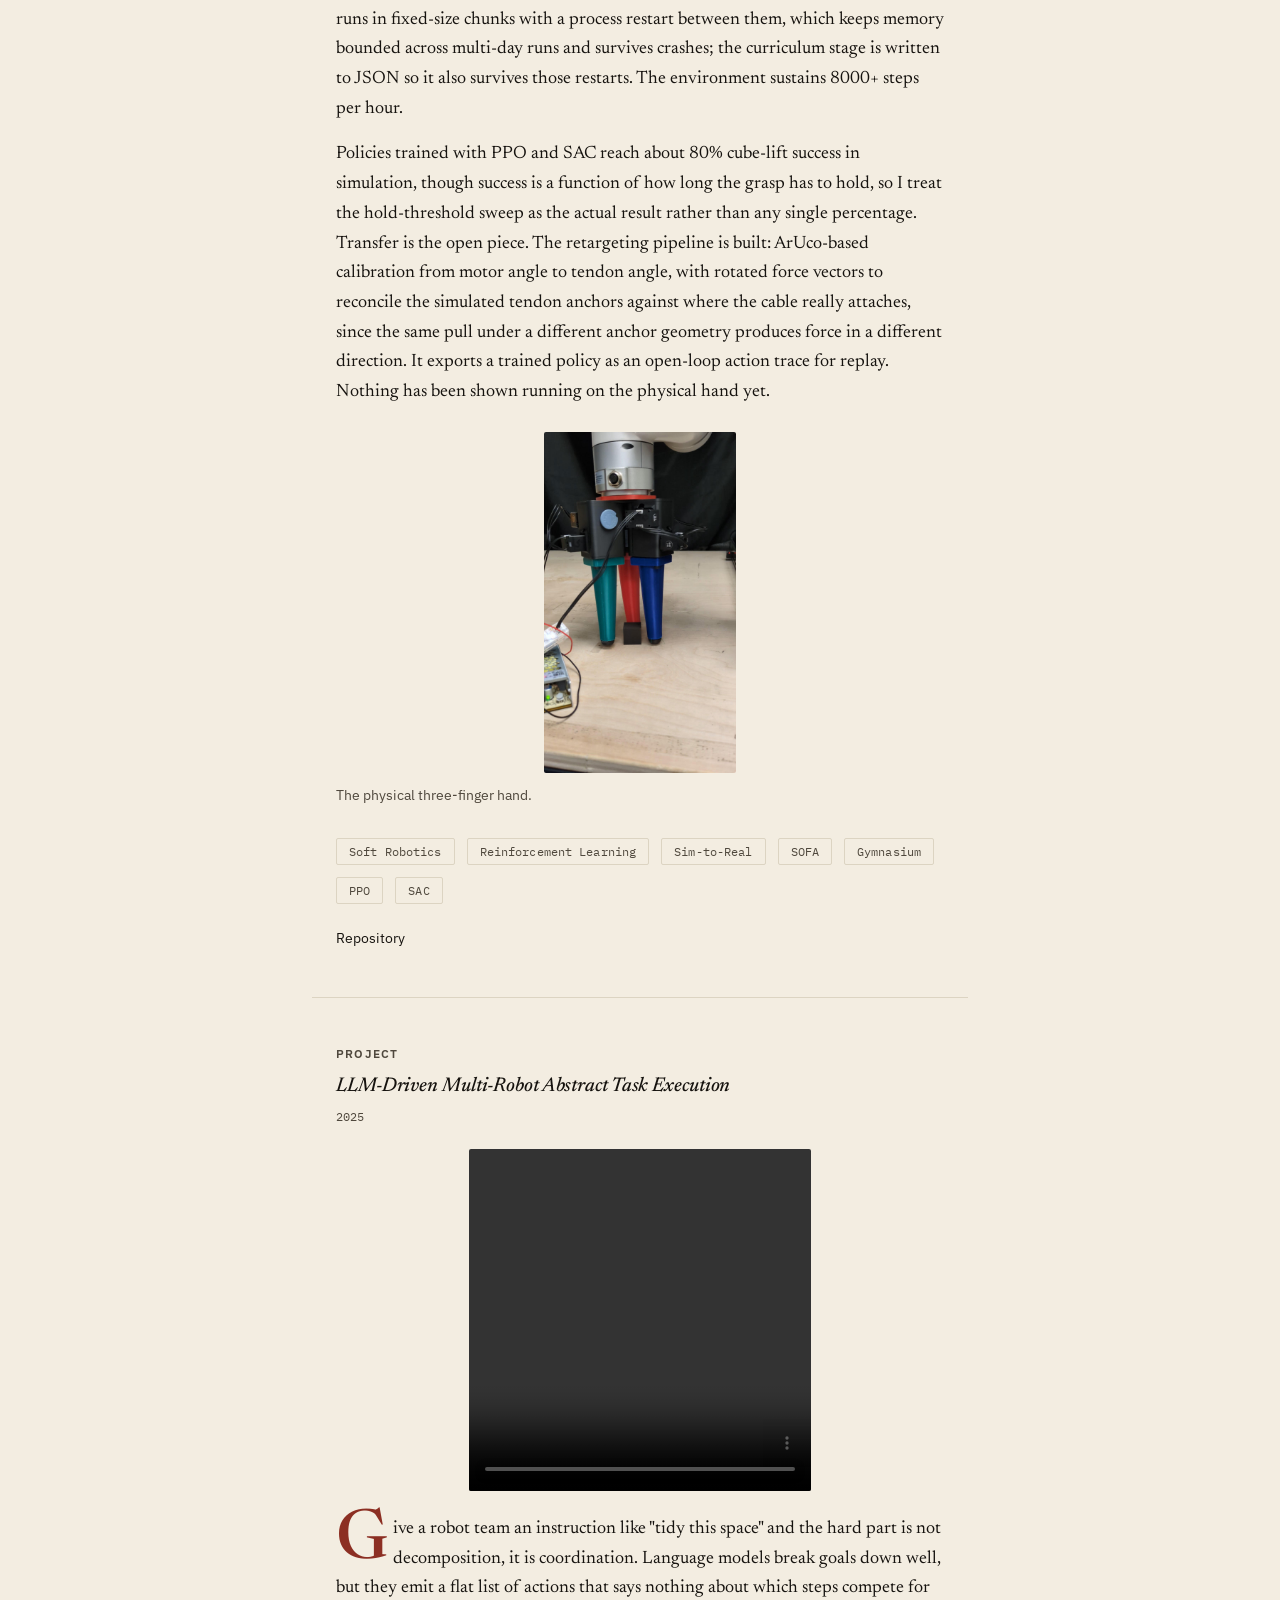
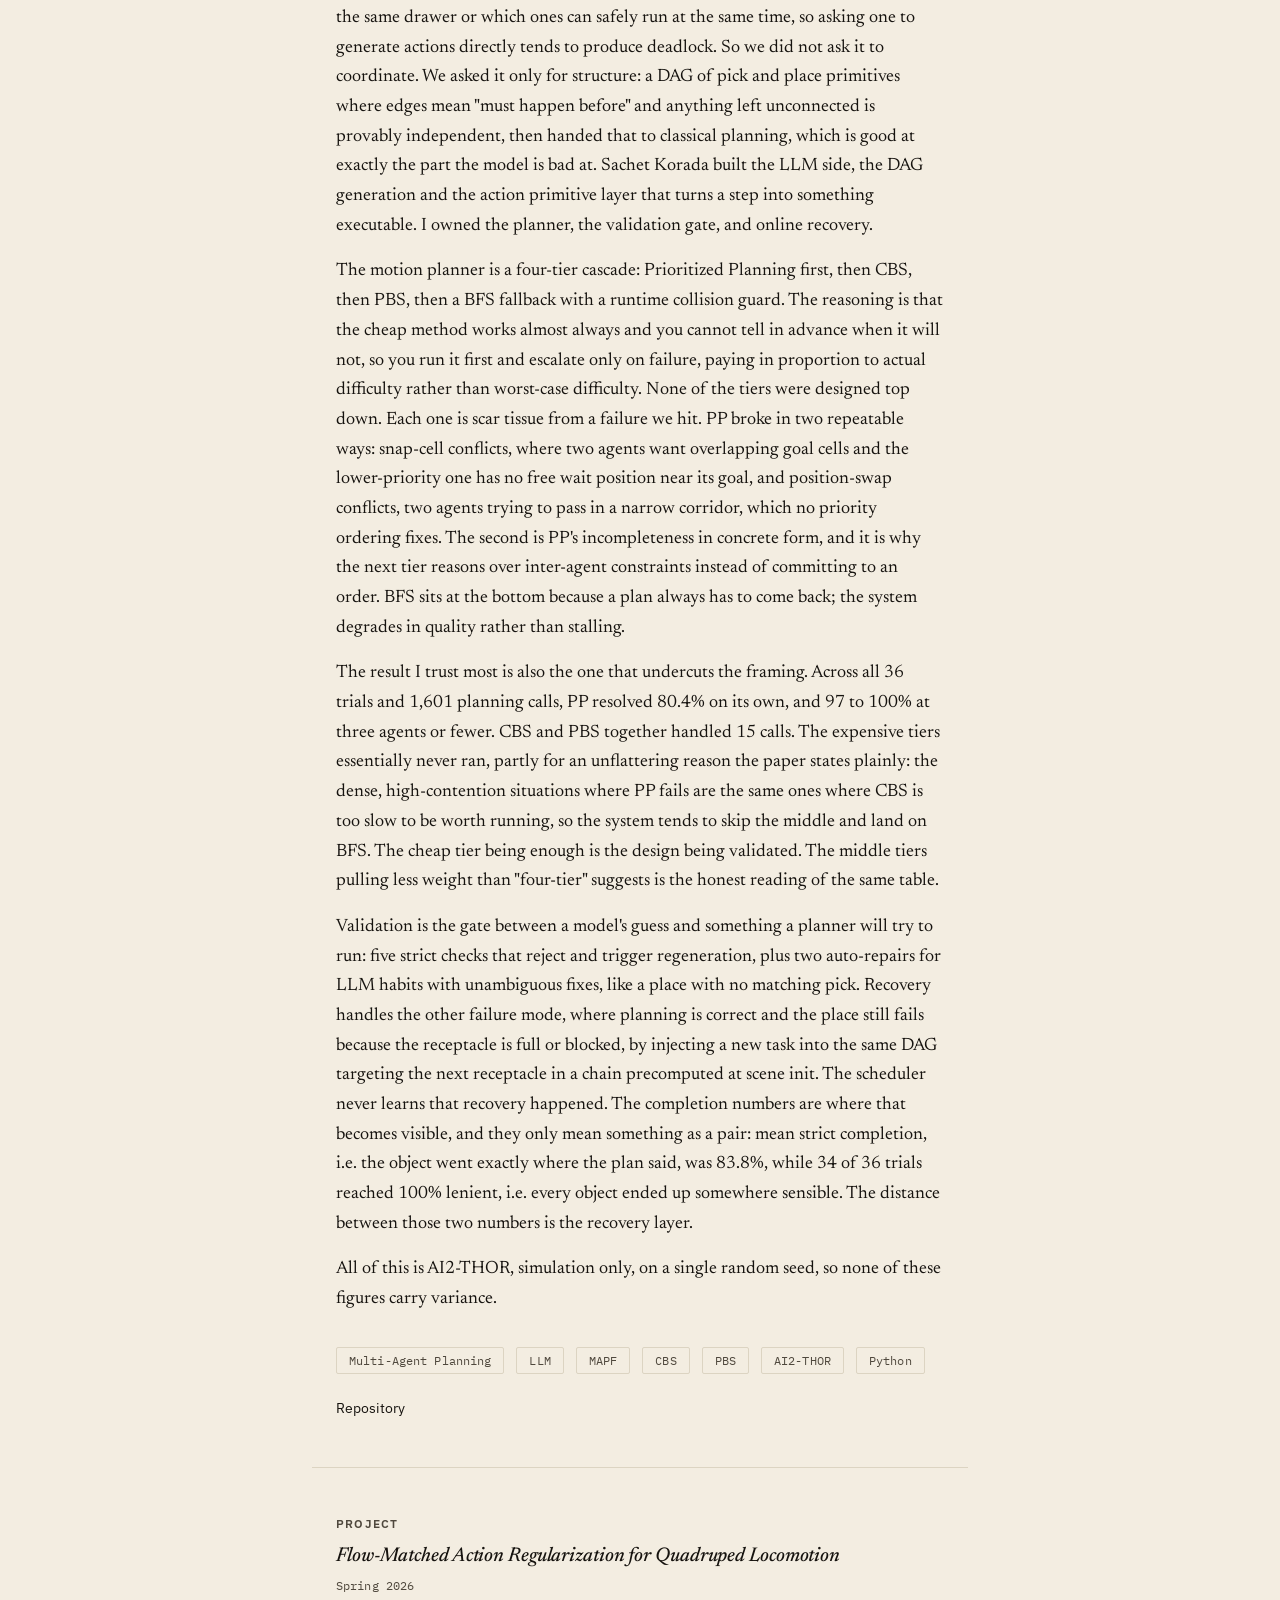
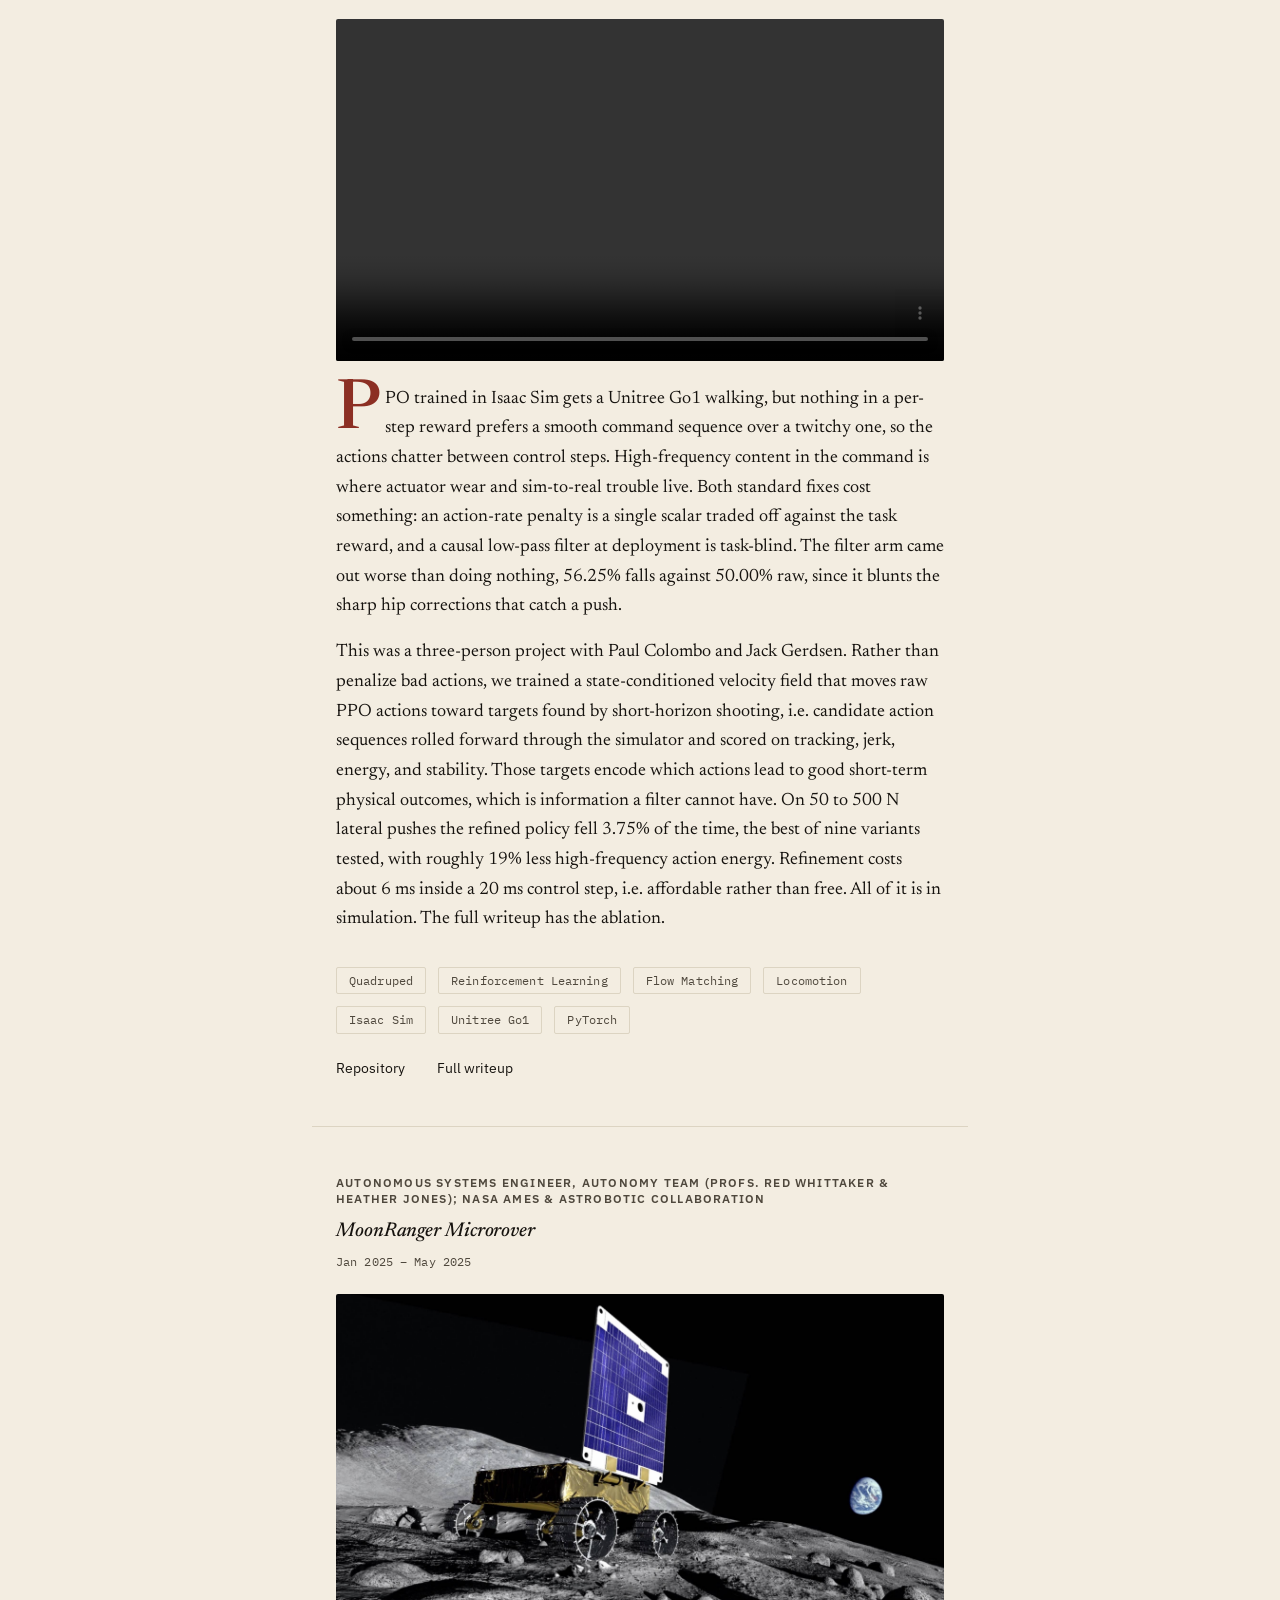
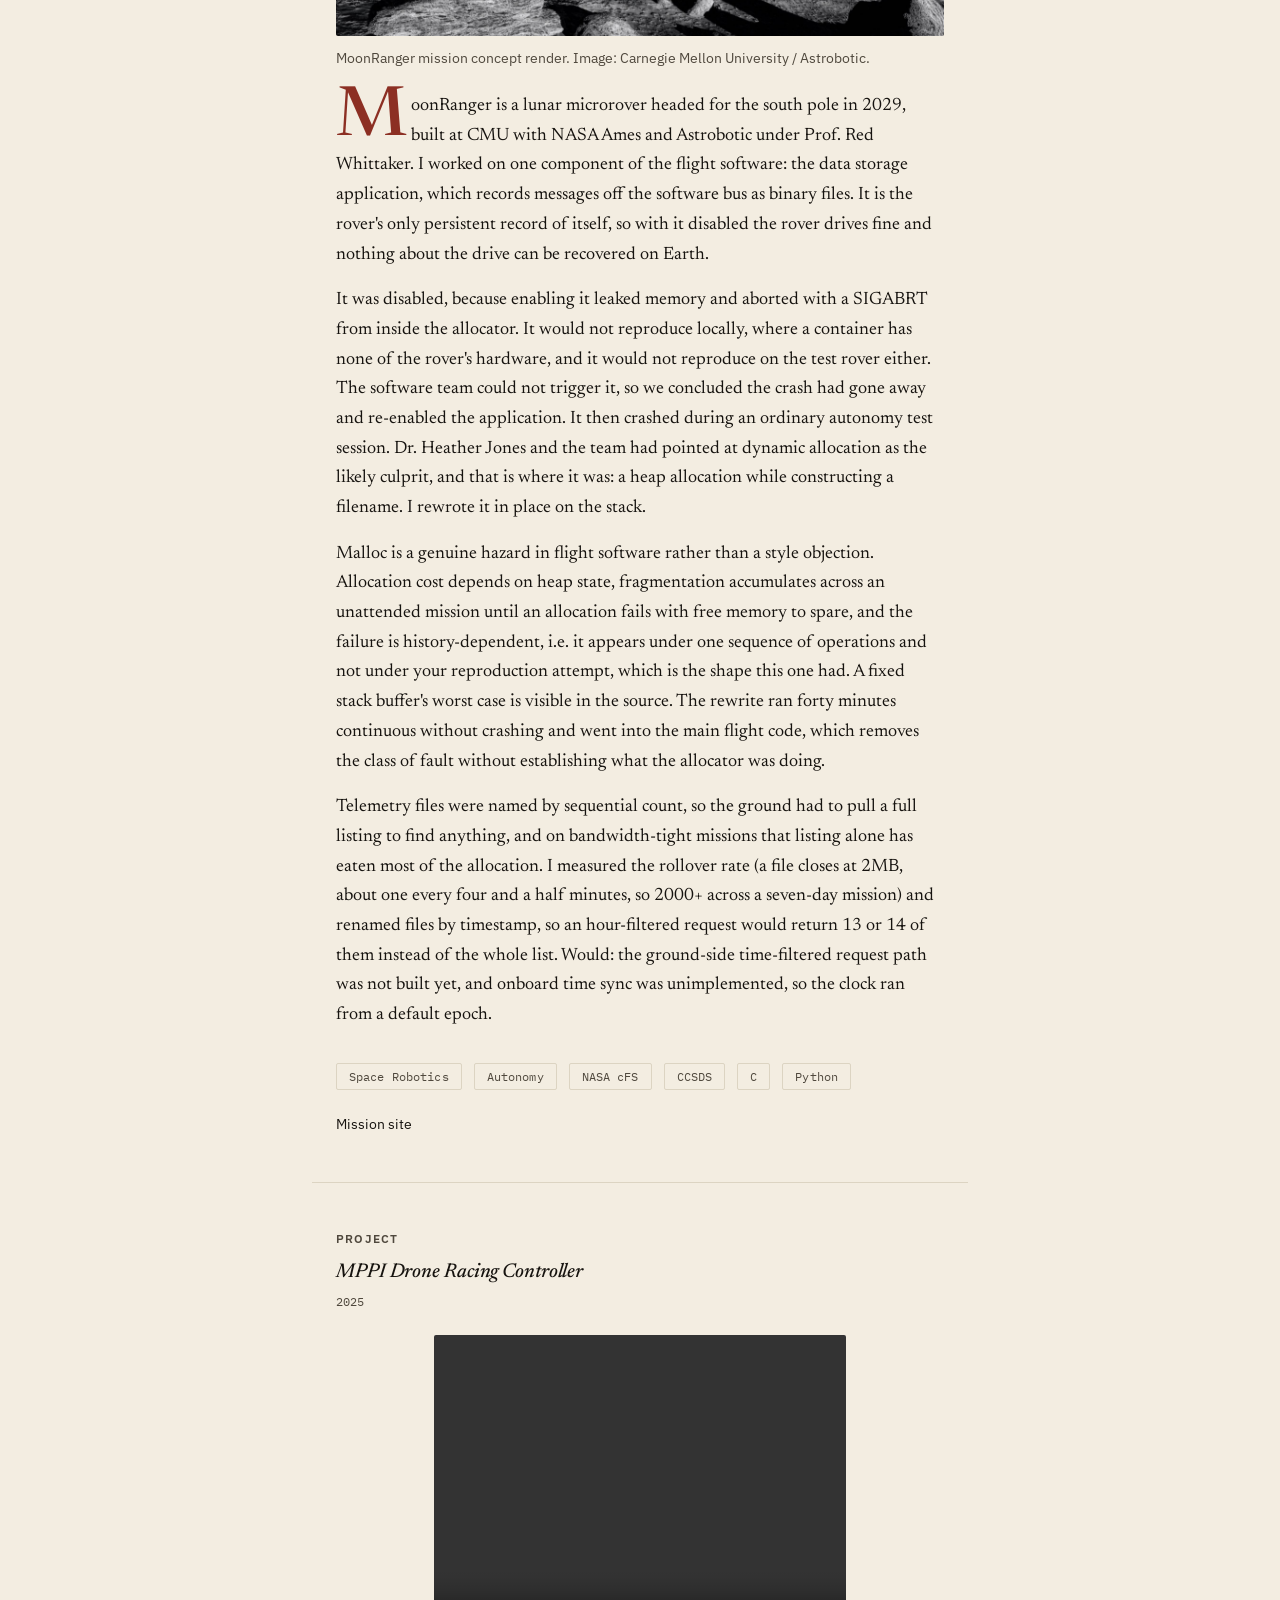
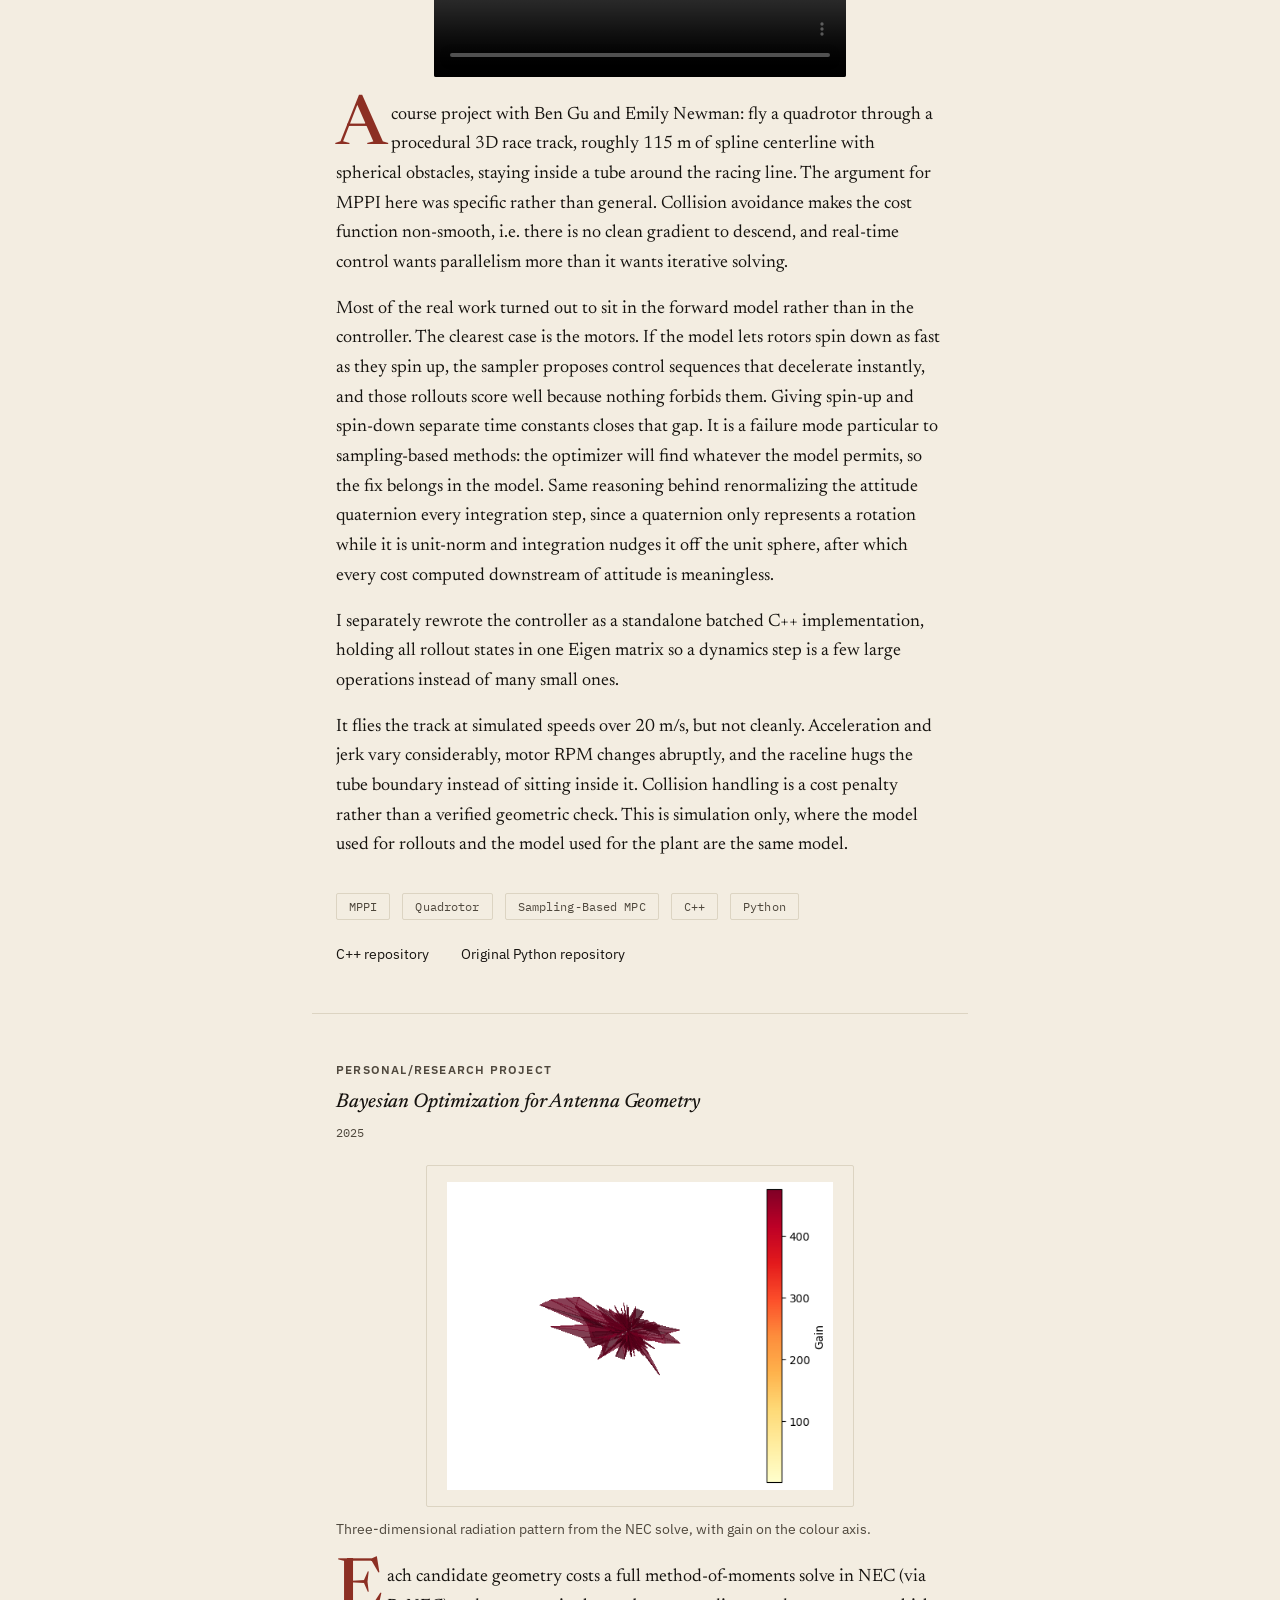
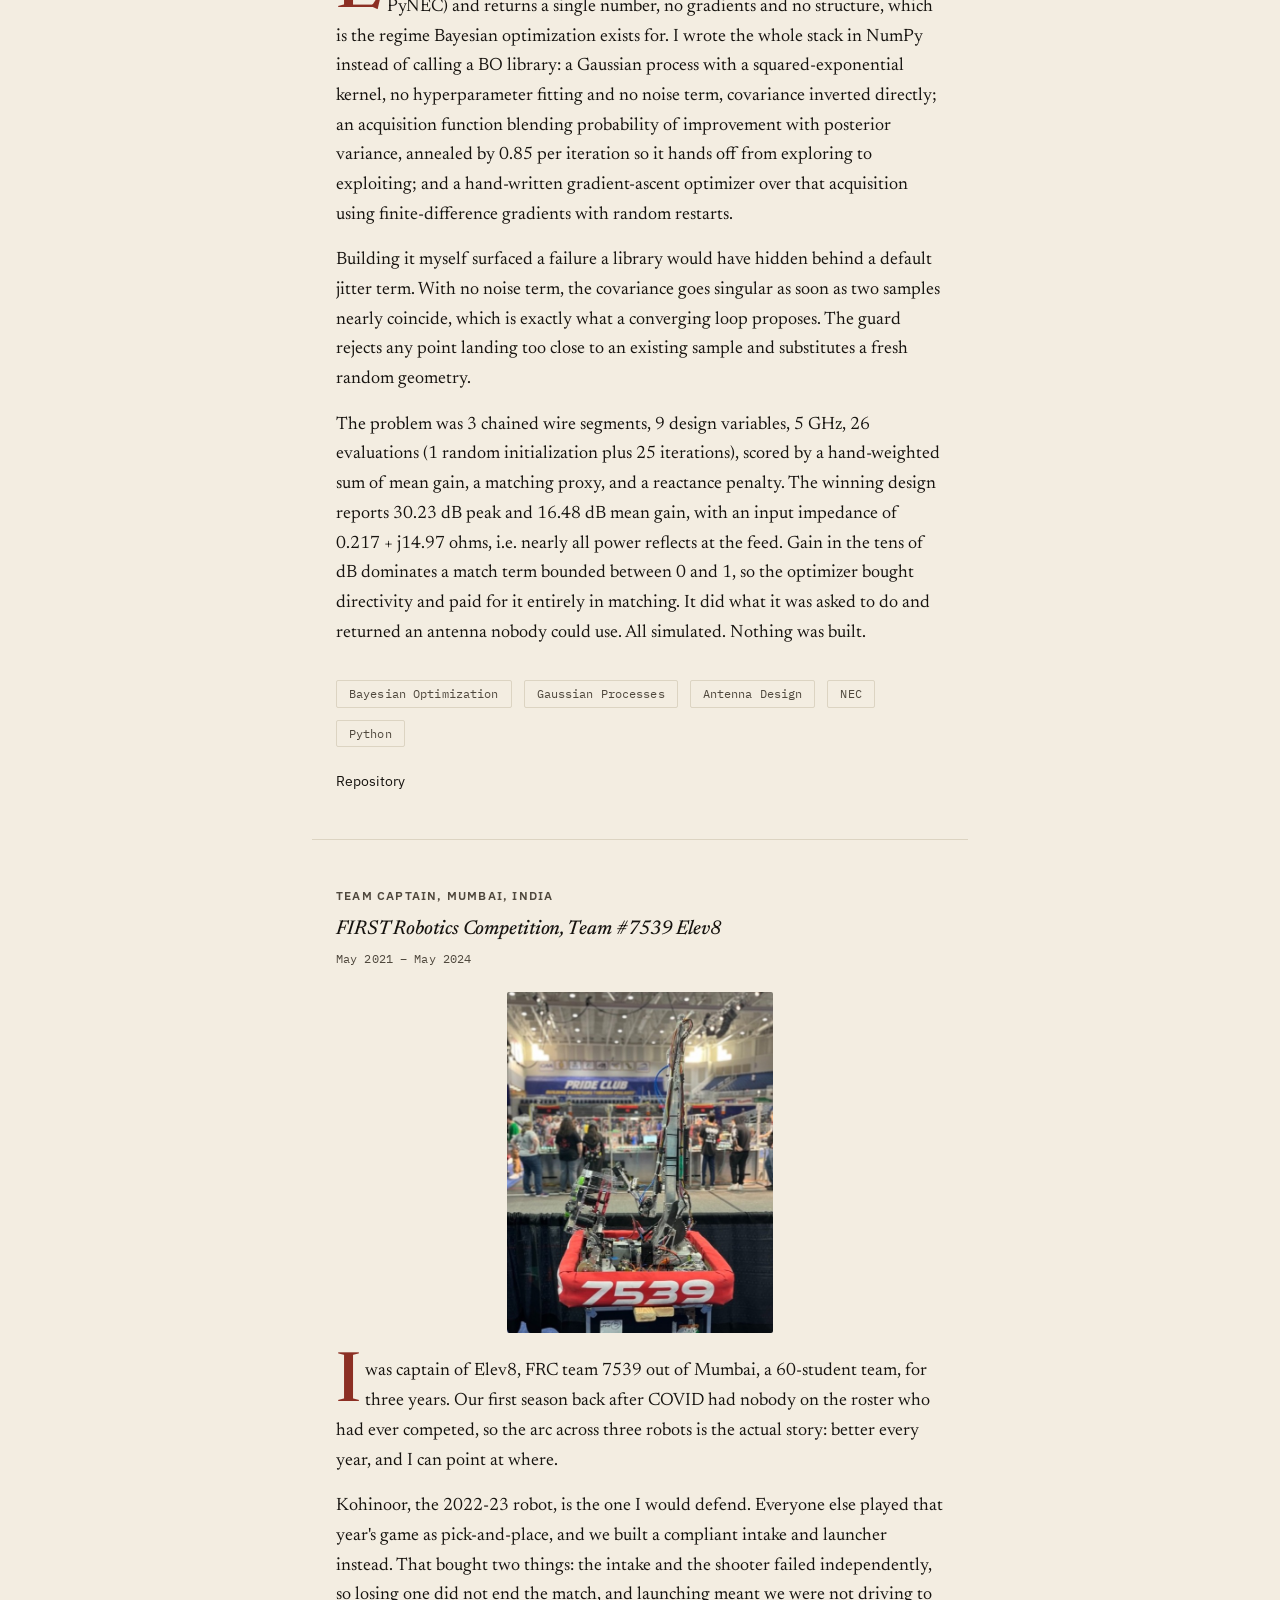
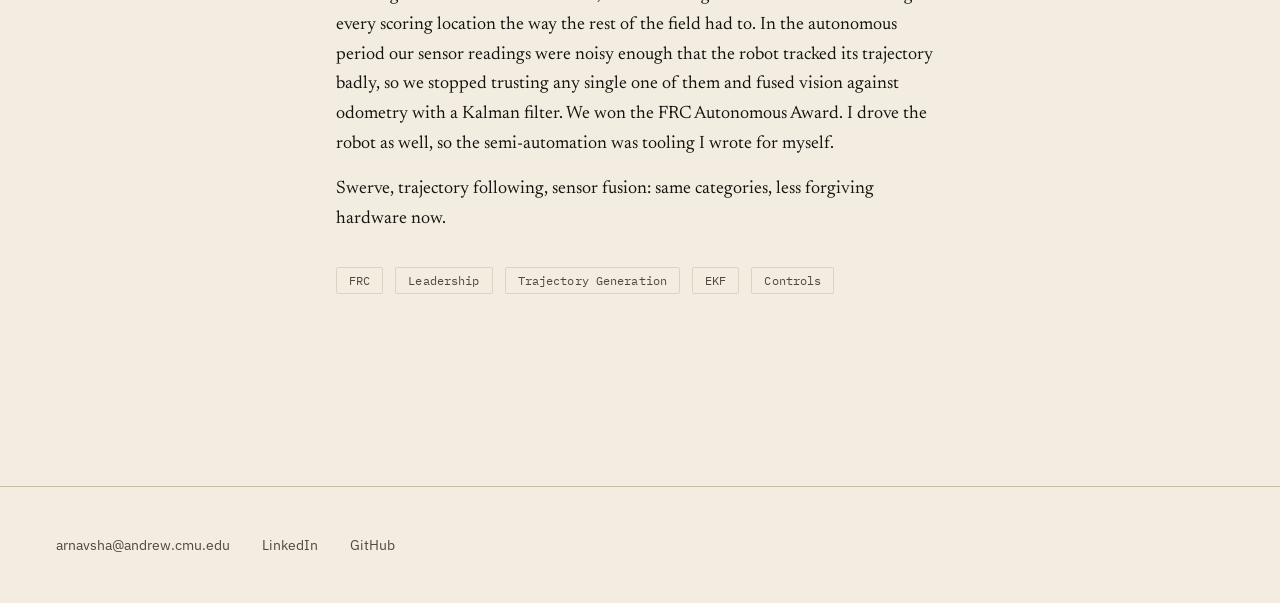
==== commit d2b0be32: "Simplify course-project eyebrows to just 'Project' Drops 'Course/research project' and the course nu" ====
--- a/docs/projects.html
+++ b/docs/projects.html
@@ -112,7 +112,7 @@
     </article>
 
     <article class="entry">
-      <span class="label entry__eyebrow">Course/research project</span>
+      <span class="label entry__eyebrow">Project</span>
       <h2 class="h3 entry__title">LLM-Driven Multi-Robot Abstract Task Execution</h2>
       <span class="tag entry__when">2025</span>
 
@@ -146,7 +146,7 @@
     </article>
 
     <article class="entry">
-      <span class="label entry__eyebrow">Course/research project (16-299 final)</span>
+      <span class="label entry__eyebrow">Project</span>
       <h2 class="h3 entry__title">Flow-Matched Action Regularization for Quadruped Locomotion</h2>
       <span class="tag entry__when">Spring 2026</span>
 
@@ -210,7 +210,7 @@
     </article>
 
     <article class="entry">
-      <span class="label entry__eyebrow">Course/research project</span>
+      <span class="label entry__eyebrow">Project</span>
       <h2 class="h3 entry__title">MPPI Drone Racing Controller</h2>
       <span class="tag entry__when">2025</span>
 
